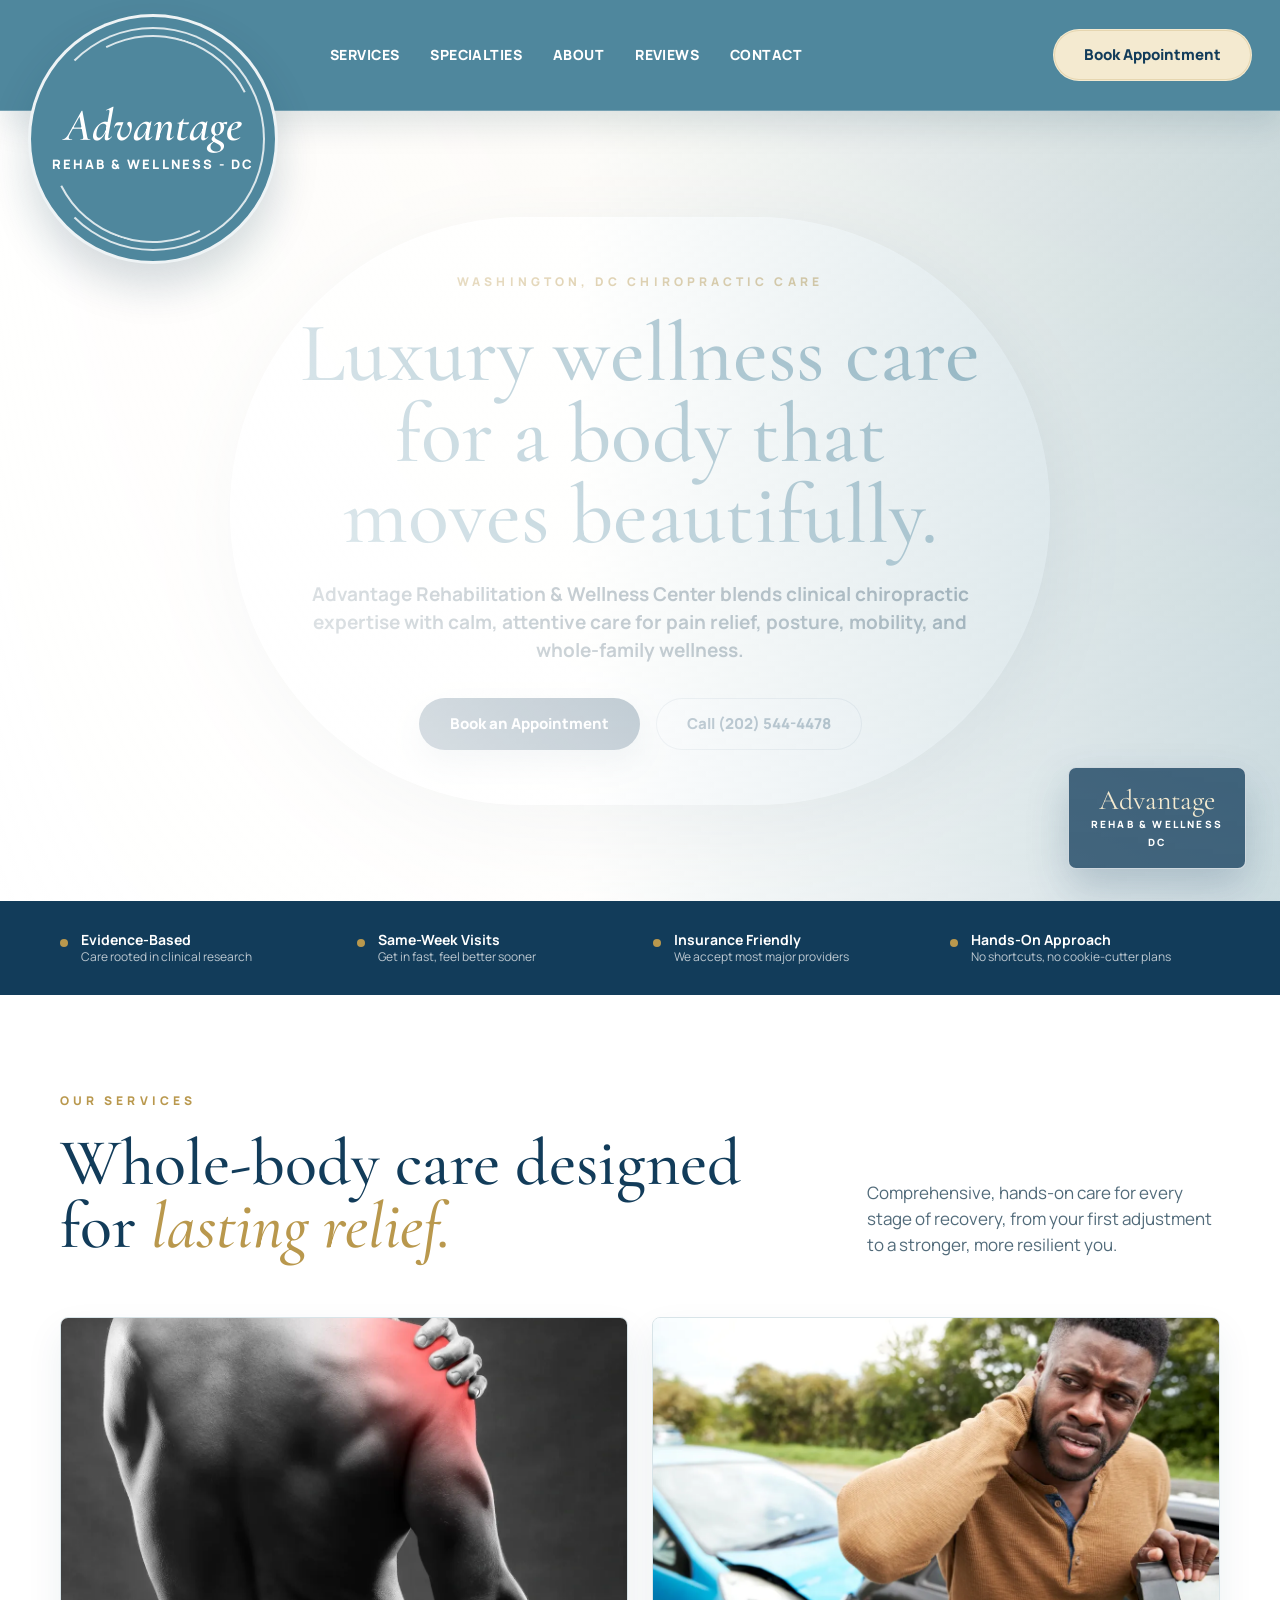
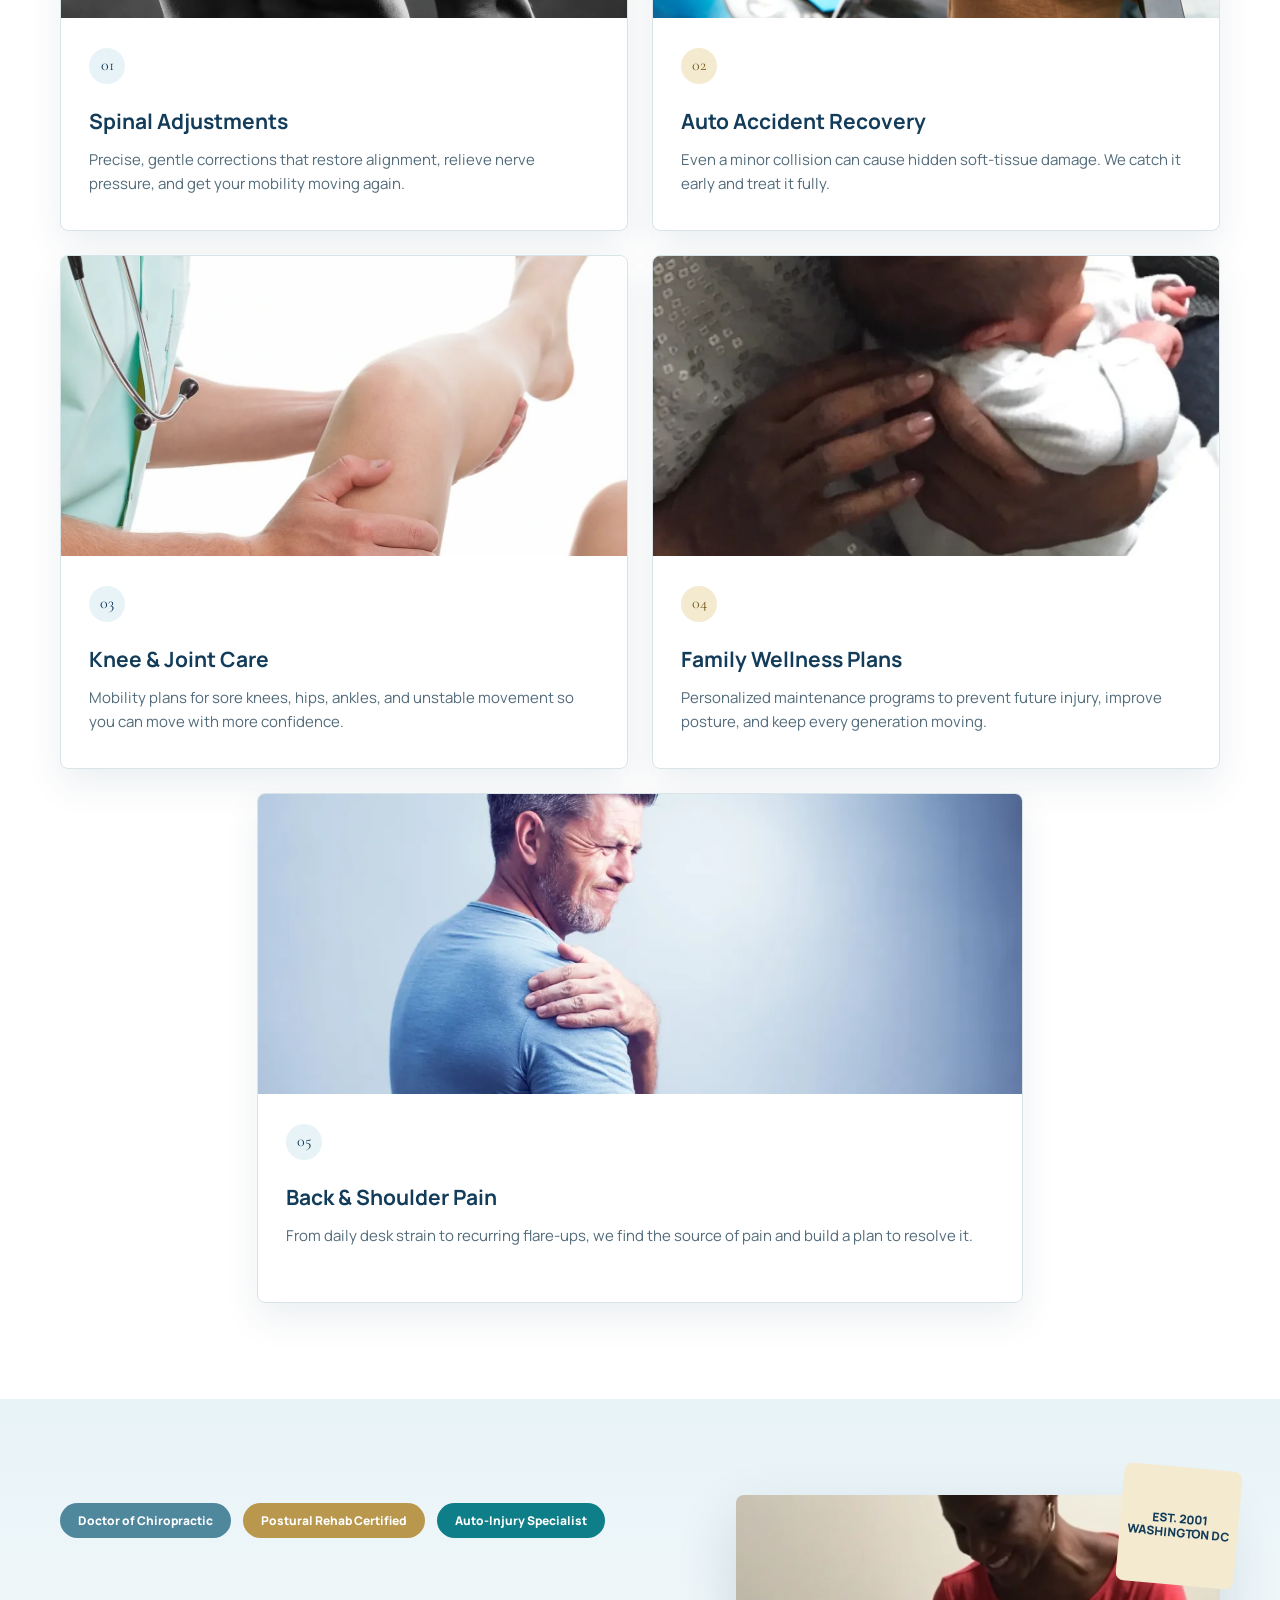
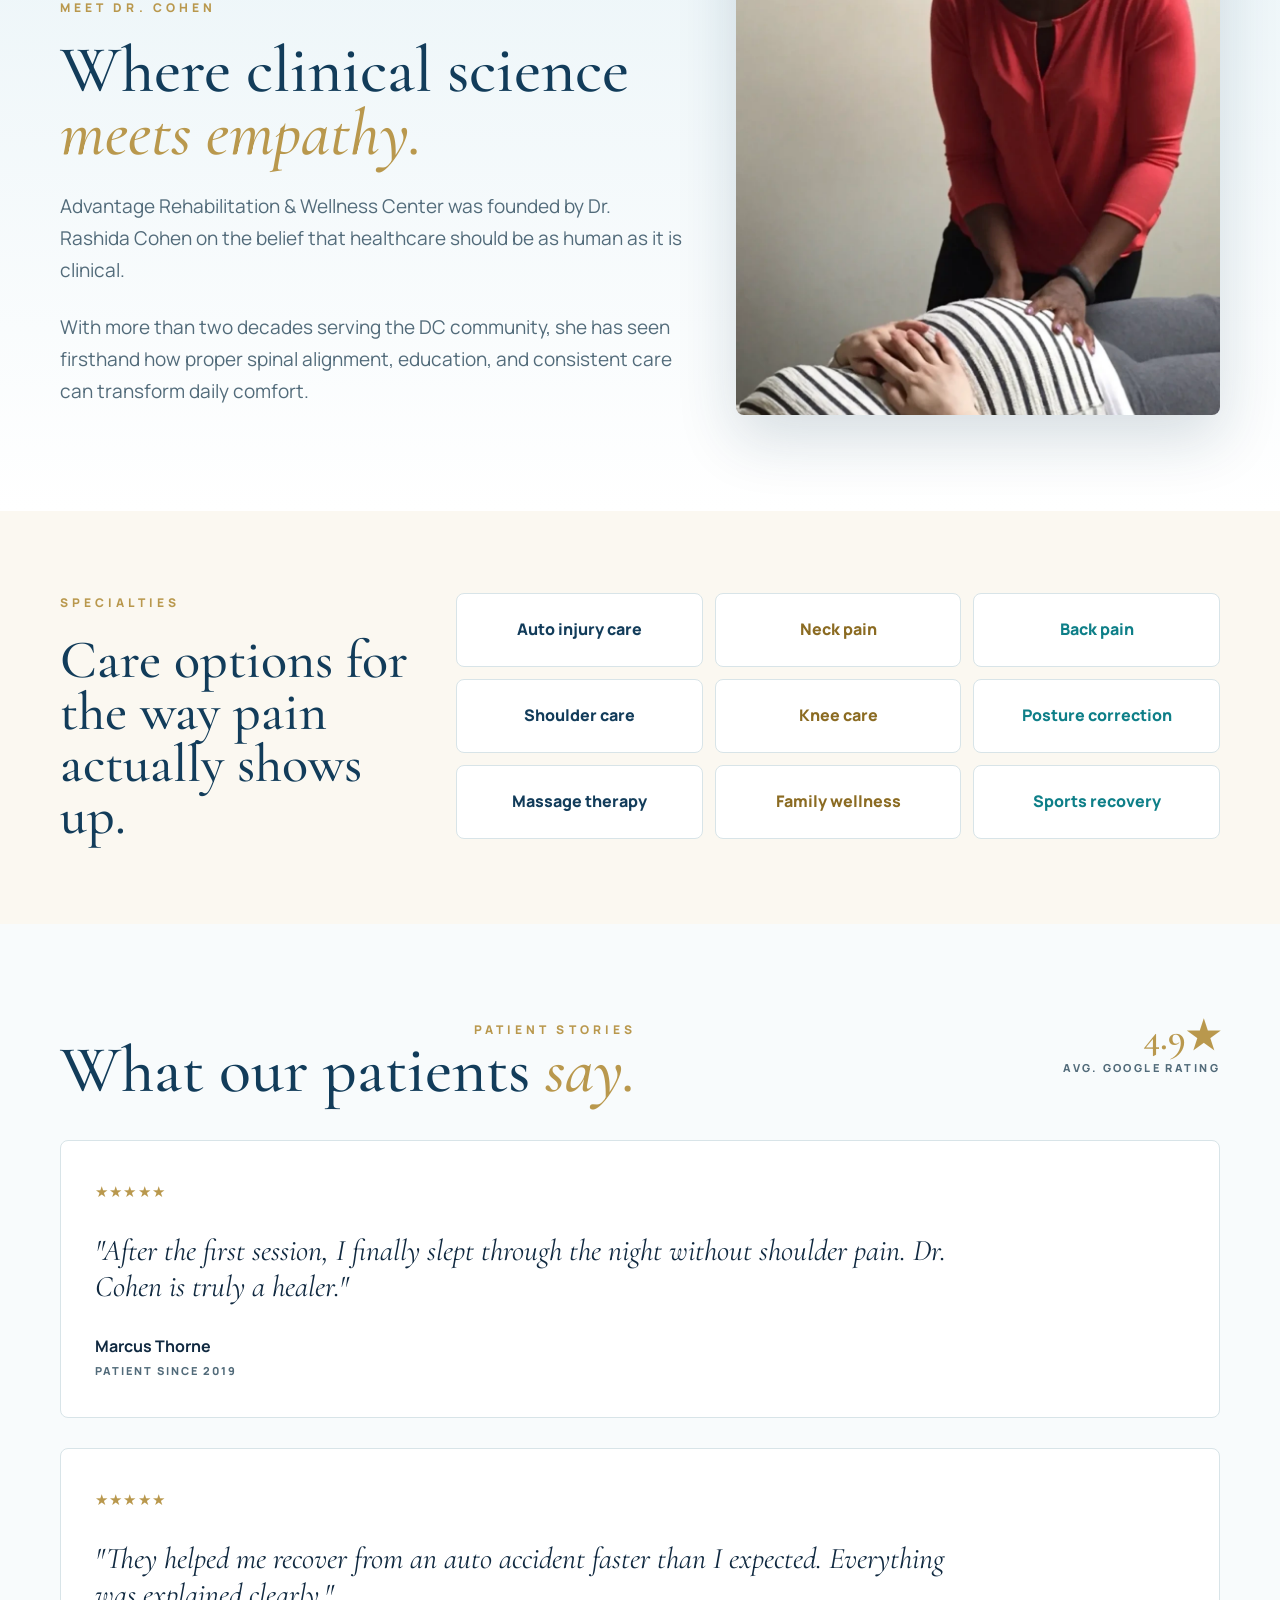
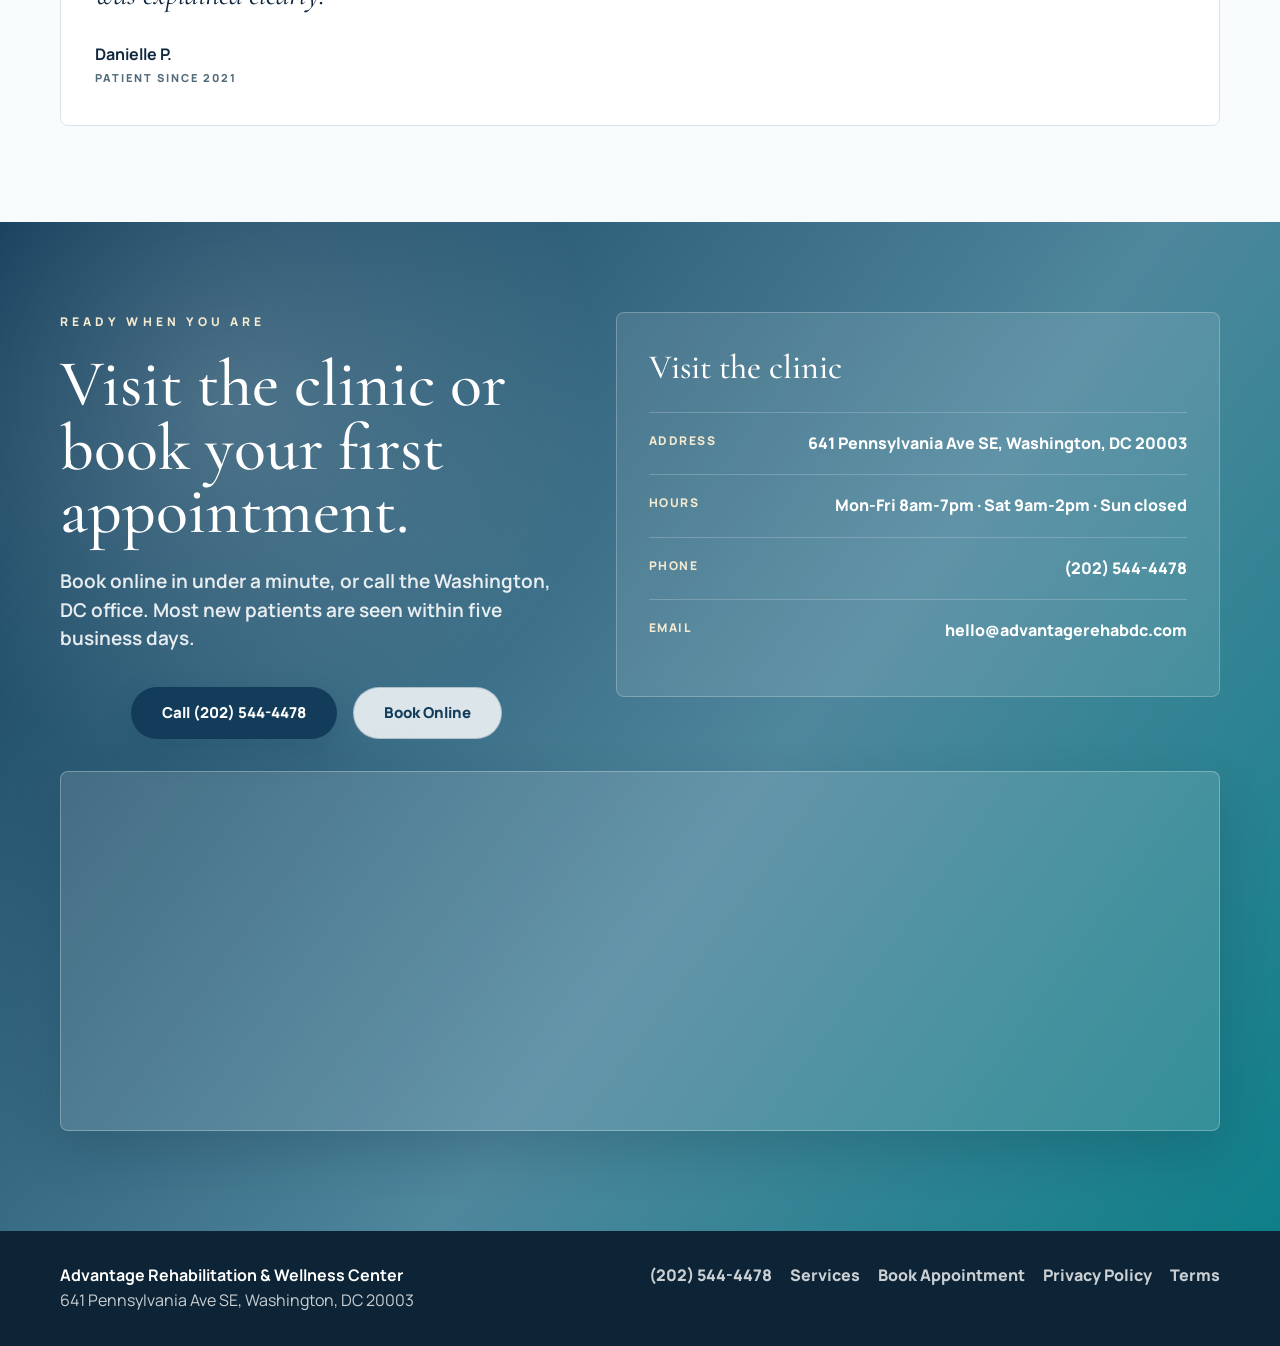
==== index.html @ e8b130d2 "Redesign homepage with blue luxury hero" ====
<!DOCTYPE html>
<html lang="en">
<head>
  <meta charset="UTF-8">
  <meta name="viewport" content="width=device-width, initial-scale=1.0">
  <title>Advantage Rehabilitation & Wellness Center | Caring Chiropractor DC</title>
  <meta name="description" content="Modern chiropractic care in Washington, DC with Dr. Rashida Cohen. Auto accident recovery, back pain, family wellness, posture, joint care, and same-week appointments.">
  <link rel="preconnect" href="https://fonts.googleapis.com">
  <link rel="preconnect" href="https://fonts.gstatic.com" crossorigin>
  <link href="https://fonts.googleapis.com/css2?family=Cormorant+Garamond:ital,wght@0,500;0,600;1,500;1,600&family=Manrope:wght@400;500;600;700;800&display=swap" rel="stylesheet">
  <link rel="stylesheet" href="css/gradient-cta.css?v=20260702c">
</head>
<body>
  <header class="site-header">
    <nav class="nav-shell" aria-label="Primary navigation">
      <a href="#top" class="brand" aria-label="Advantage Rehabilitation home">
        <span>
          Advantage
          <small>Rehab & Wellness - DC</small>
        </span>
      </a>

      <button class="menu-toggle" id="menuToggle" type="button" aria-label="Open navigation" aria-controls="navLinks" aria-expanded="false">
        <span></span><span></span><span></span>
      </button>

      <ul class="nav-links" id="navLinks">
        <li><a href="#services">Services</a></li>
        <li><a href="#specialties">Specialties</a></li>
        <li><a href="#about">About</a></li>
        <li><a href="#reviews">Reviews</a></li>
        <li><a href="#contact">Contact</a></li>
      </ul>

      <a class="nav-action" href="#contact">Book Appointment</a>
    </nav>
  </header>

  <main id="top">
    <section class="hero">
      <div class="wrap hero-layout">
        <div class="hero-copy">
          <p class="eyebrow">Washington, DC Chiropractic Care</p>
          <h1>Luxury wellness care for a body that moves beautifully.</h1>
          <p>Advantage Rehabilitation & Wellness Center blends clinical chiropractic expertise with calm, attentive care for pain relief, posture, mobility, and whole-family wellness.</p>
          <div class="hero-actions">
            <a href="#contact" class="btn btn-primary">Book an Appointment</a>
            <a href="tel:2025444478" class="btn btn-secondary">Call (202) 544-4478</a>
          </div>
        </div>
        <div class="hero-media" aria-label="Chiropractic care photo slideshow">
          <img src="images/dr-cohen-adjustment.webp" alt="Dr. Rashida Cohen performing a chiropractic adjustment">
          <img src="images/newborn-held.webp" alt="Gentle newborn chiropractic wellness care">
          <img src="images/shoulder-pain-color.webp" alt="Person experiencing shoulder pain">
          <img src="images/auto-accident-neck-pain.webp" alt="Auto accident neck pain recovery">
          <div class="hero-logo-card" aria-hidden="true">
            <span>Advantage</span>
            <strong>Rehab & Wellness</strong>
            <small>DC</small>
          </div>
        </div>
      </div>
    </section>

    <section class="proof">
      <div class="wrap proof-grid" aria-label="Practice highlights">
        <div><i></i><strong>Evidence-Based</strong><span>Care rooted in clinical research</span></div>
        <div><i></i><strong>Same-Week Visits</strong><span>Get in fast, feel better sooner</span></div>
        <div><i></i><strong>Insurance Friendly</strong><span>We accept most major providers</span></div>
        <div><i></i><strong>Hands-On Approach</strong><span>No shortcuts, no cookie-cutter plans</span></div>
      </div>
    </section>

    <section class="section services" id="services">
      <div class="wrap">
        <div class="section-heading split">
          <div>
            <p class="eyebrow">Our Services</p>
            <h2>Whole-body care designed for <em>lasting relief.</em></h2>
          </div>
          <p>Comprehensive, hands-on care for every stage of recovery, from your first adjustment to a stronger, more resilient you.</p>
        </div>

        <div class="service-grid">
          <article class="service-card">
            <img src="images/shoulder-pain-bw.webp" alt="Highlighted shoulder pain and upper back discomfort">
            <div>
              <span>01</span>
              <h3>Spinal Adjustments</h3>
              <p>Precise, gentle corrections that restore alignment, relieve nerve pressure, and get your mobility moving again.</p>
            </div>
          </article>
          <article class="service-card">
            <img src="images/auto-accident-neck-pain.webp" alt="Auto accident neck pain">
            <div>
              <span>02</span>
              <h3>Auto Accident Recovery</h3>
              <p>Even a minor collision can cause hidden soft-tissue damage. We catch it early and treat it fully.</p>
            </div>
          </article>
          <article class="service-card">
            <img src="images/knee-exam.webp" alt="Knee and joint examination">
            <div>
              <span>03</span>
              <h3>Knee & Joint Care</h3>
              <p>Mobility plans for sore knees, hips, ankles, and unstable movement so you can move with more confidence.</p>
            </div>
          </article>
          <article class="service-card">
            <img src="images/newborn-held.webp" alt="Newborn held gently">
            <div>
              <span>04</span>
              <h3>Family Wellness Plans</h3>
              <p>Personalized maintenance programs to prevent future injury, improve posture, and keep every generation moving.</p>
            </div>
          </article>
          <article class="service-card">
            <img src="images/shoulder-pain-color.webp" alt="Person experiencing shoulder pain">
            <div>
              <span>05</span>
              <h3>Back & Shoulder Pain</h3>
              <p>From daily desk strain to recurring flare-ups, we find the source of pain and build a plan to resolve it.</p>
            </div>
          </article>
        </div>
      </div>
    </section>

    <section class="section about" id="about">
      <div class="wrap about-layout">
        <div class="about-copy">
          <div class="credential-row">
            <span>Doctor of Chiropractic</span>
            <span>Postural Rehab Certified</span>
            <span>Auto-Injury Specialist</span>
          </div>
          <p class="eyebrow">Meet Dr. Cohen</p>
          <h2>Where clinical science <em>meets empathy.</em></h2>
          <p>Advantage Rehabilitation & Wellness Center was founded by Dr. Rashida Cohen on the belief that healthcare should be as human as it is clinical.</p>
          <p>With more than two decades serving the DC community, she has seen firsthand how proper spinal alignment, education, and consistent care can transform daily comfort.</p>
        </div>
        <div class="about-image">
          <img src="images/dr-cohen-adjustment.webp" alt="Dr. Rashida Cohen performing a chiropractic adjustment">
          <div>Est. 2001<br>Washington DC</div>
        </div>
      </div>
    </section>

    <section class="specialties" id="specialties">
      <div class="wrap specialty-layout">
        <div>
          <p class="eyebrow">Specialties</p>
          <h2>Care options for the way pain actually shows up.</h2>
        </div>
        <div class="specialty-list">
          <span>Auto injury care</span>
          <span>Neck pain</span>
          <span>Back pain</span>
          <span>Shoulder care</span>
          <span>Knee care</span>
          <span>Posture correction</span>
          <span>Massage therapy</span>
          <span>Family wellness</span>
          <span>Sports recovery</span>
        </div>
      </div>
    </section>

    <section class="section reviews" id="reviews">
      <div class="wrap">
        <div class="review-heading">
          <div>
            <p class="eyebrow">Patient Stories</p>
            <h2>What our patients <em>say.</em></h2>
          </div>
          <p><strong>4.9★</strong><span>Avg. Google Rating</span></p>
        </div>

        <div class="review-grid">
          <article>
            <span>★★★★★</span>
            <p>"After the first session, I finally slept through the night without shoulder pain. Dr. Cohen is truly a healer."</p>
            <strong>Marcus Thorne</strong>
            <small>Patient since 2019</small>
          </article>
          <article>
            <span>★★★★★</span>
            <p>"They helped me recover from an auto accident faster than I expected. Everything was explained clearly."</p>
            <strong>Danielle P.</strong>
            <small>Patient since 2021</small>
          </article>
        </div>
      </div>
    </section>

    <section class="contact" id="contact">
      <div class="wrap">
        <div class="contact-card">
          <div>
            <p class="eyebrow">Ready when you are</p>
            <h2>Visit the clinic or book your first appointment.</h2>
            <p>Book online in under a minute, or call the Washington, DC office. Most new patients are seen within five business days.</p>
            <div class="contact-actions">
              <a href="tel:2025444478" class="btn btn-primary">Call (202) 544-4478</a>
              <a href="#contact" class="btn btn-secondary">Book Online</a>
            </div>
          </div>
          <div class="clinic-card">
            <h3>Visit the clinic</h3>
            <dl>
              <div><dt>Address</dt><dd>641 Pennsylvania Ave SE, Washington, DC 20003</dd></div>
              <div><dt>Hours</dt><dd>Mon-Fri 8am-7pm · Sat 9am-2pm · Sun closed</dd></div>
              <div><dt>Phone</dt><dd>(202) 544-4478</dd></div>
              <div><dt>Email</dt><dd>hello@advantagerehabdc.com</dd></div>
            </dl>
          </div>
        </div>
        <div class="map-panel" aria-label="Map to Advantage Rehabilitation & Wellness Center">
          <iframe
            title="Map to Advantage Rehabilitation & Wellness Center"
            src="https://www.google.com/maps?q=641%20Pennsylvania%20Ave%20SE%2C%20Washington%2C%20DC%2020003&output=embed"
            loading="lazy"
            referrerpolicy="no-referrer-when-downgrade"></iframe>
        </div>
      </div>
    </section>
  </main>

  <footer class="site-footer">
    <div class="wrap footer-inner">
      <p><strong>Advantage Rehabilitation & Wellness Center</strong><br>641 Pennsylvania Ave SE, Washington, DC 20003</p>
      <div>
        <a href="tel:2025444478">(202) 544-4478</a>
        <a href="#services">Services</a>
        <a href="#contact">Book Appointment</a>
        <a href="privacy.html">Privacy Policy</a>
        <a href="terms.html">Terms</a>
      </div>
    </div>
  </footer>

  <script src="js/main.js"></script>
</body>
</html>
---- css/gradient-cta.css ----
:root {
  --ink: #102940;
  --body: #526b7a;
  --blue: #4f879d;
  --blue-deep: #123c5a;
  --blue-soft: #e8f3f7;
  --teal: #0e7f88;
  --gold: #b9984d;
  --gold-soft: #f4ead0;
  --cream: #fbf8f1;
  --paper: #ffffff;
  --line: #d8e4e8;
  --shadow: 0 24px 60px rgba(20, 56, 78, 0.16);
}

* {
  box-sizing: border-box;
}

html {
  scroll-behavior: smooth;
}

body {
  margin: 0;
  color: var(--ink);
  background: var(--paper);
  font-family: "Manrope", Arial, sans-serif;
  line-height: 1.6;
}

button,
input,
select {
  font: inherit;
}

img {
  display: block;
  max-width: 100%;
}

a {
  color: inherit;
  text-decoration: none;
}

.wrap {
  width: min(1160px, calc(100% - 40px));
  margin: 0 auto;
}

.site-header {
  position: sticky;
  top: 0;
  z-index: 50;
  background: var(--blue);
  border-bottom: 1px solid rgba(255, 255, 255, 0.22);
  box-shadow: 0 14px 30px rgba(12, 48, 70, 0.12);
}

.nav-shell {
  position: relative;
  min-height: 110px;
  display: flex;
  align-items: center;
  gap: 30px;
  padding: 0 28px 0 330px;
}

.brand {
  position: absolute;
  left: 28px;
  top: 14px;
  z-index: 2;
  width: 250px;
  height: 250px;
  display: grid;
  place-items: center;
  border: 3px solid rgba(255, 255, 255, 0.9);
  border-radius: 50%;
  color: var(--paper);
  background: var(--blue);
  box-shadow: 0 22px 42px rgba(14, 54, 76, 0.18);
  font-family: "Cormorant Garamond", Georgia, serif;
  font-size: 46px;
  font-style: italic;
  font-weight: 600;
  line-height: 0.86;
  text-align: center;
}

.brand::before,
.brand::after {
  content: "";
  position: absolute;
  inset: 10px;
  border: 2px solid rgba(255, 255, 255, 0.8);
  border-left-color: transparent;
  border-radius: 50%;
}

.brand::after {
  inset: 18px;
  border-right-color: transparent;
  transform: rotate(18deg);
}

.brand small {
  display: block;
  margin-top: 12px;
  color: var(--paper);
  font-family: "Manrope", Arial, sans-serif;
  font-size: 13px;
  font-style: normal;
  font-weight: 800;
  letter-spacing: 0.16em;
  line-height: 1.15;
  text-transform: uppercase;
}

.nav-links {
  display: flex;
  gap: 31px;
  margin: 0;
  padding: 0;
  list-style: none;
  color: var(--paper);
  font-size: 14px;
  font-weight: 800;
  letter-spacing: 0.03em;
  text-transform: uppercase;
}

.nav-links a {
  padding: 42px 0;
}

.nav-links a:hover {
  color: var(--gold-soft);
}

.btn,
.nav-action {
  display: inline-flex;
  align-items: center;
  justify-content: center;
  min-height: 52px;
  padding: 0 30px;
  border-radius: 999px;
  border: 1px solid transparent;
  font-size: 15px;
  font-weight: 900;
}

.nav-action {
  margin-left: auto;
  color: var(--blue-deep);
  background: var(--gold-soft);
  box-shadow: inset 0 0 0 1px rgba(185, 152, 77, 0.24);
}

.btn-primary {
  color: var(--paper);
  background: var(--blue-deep);
  box-shadow: 0 14px 30px rgba(18, 60, 90, 0.22);
}

.btn-secondary {
  color: var(--blue-deep);
  border-color: rgba(18, 60, 90, 0.22);
  background: rgba(255, 255, 255, 0.82);
}

.menu-toggle {
  display: none;
  width: 46px;
  height: 46px;
  border: 0;
  border-radius: 50%;
  background: var(--blue-deep);
}

.menu-toggle span {
  display: block;
  width: 19px;
  height: 2px;
  margin: 4px auto;
  background: var(--paper);
}

.hero {
  position: relative;
  overflow: hidden;
  min-height: calc(100vh - 110px);
  display: grid;
  align-items: center;
  color: var(--blue-deep);
  background: var(--cream);
}

.hero-layout {
  position: relative;
  z-index: 2;
  width: 100%;
  min-height: calc(100vh - 110px);
  display: grid;
  place-items: center;
  padding: 96px 0 86px;
}

.hero-copy {
  max-width: 820px;
  padding: 54px clamp(24px, 5vw, 74px);
  border: 1px solid rgba(255, 255, 255, 0.72);
  border-radius: 999px;
  background: rgba(255, 255, 255, 0.76);
  box-shadow: 0 28px 70px rgba(20, 56, 78, 0.18);
  text-align: center;
  backdrop-filter: blur(5px);
}

.hero-media {
  position: absolute;
  inset: 0;
  z-index: 1;
  overflow: hidden;
}

.hero-media::after {
  content: "";
  position: absolute;
  inset: 0;
  background:
    linear-gradient(90deg, rgba(255, 255, 255, 0.88), rgba(255, 255, 255, 0.44) 45%, rgba(79, 135, 157, 0.28)),
    linear-gradient(180deg, rgba(255, 255, 255, 0.16), rgba(255, 255, 255, 0.72));
}

.hero-media img {
  position: absolute;
  inset: 0;
  width: 100%;
  height: 100%;
  object-fit: cover;
  object-position: center;
  opacity: 0;
  transform: scale(1.08);
  animation: heroFade 24s infinite;
}

.hero-media img:nth-child(2) {
  animation-delay: 6s;
}

.hero-media img:nth-child(3) {
  animation-delay: 12s;
}

.hero-media img:nth-child(4) {
  animation-delay: 18s;
}

.hero-logo-card {
  position: absolute;
  right: 34px;
  bottom: 32px;
  z-index: 3;
  display: grid;
  gap: 2px;
  padding: 18px 22px;
  border: 1px solid rgba(255, 255, 255, 0.74);
  border-radius: 8px;
  color: var(--paper);
  background: rgba(18, 60, 90, 0.76);
  box-shadow: 0 18px 42px rgba(18, 60, 90, 0.22);
  text-align: center;
}

.hero-logo-card span {
  color: var(--gold-soft);
  font-family: "Cormorant Garamond", Georgia, serif;
  font-size: 28px;
  line-height: 1;
}

.hero-logo-card strong,
.hero-logo-card small {
  font-size: 10px;
  font-weight: 900;
  letter-spacing: 0.22em;
  text-transform: uppercase;
}

@keyframes heroFade {
  0%,
  100% {
    opacity: 0;
    transform: scale(1.08);
  }

  5%,
  28% {
    opacity: 1;
  }

  35% {
    opacity: 0;
    transform: scale(1);
  }
}

.eyebrow {
  margin: 0 0 22px;
  color: var(--gold);
  font-size: 12px;
  font-weight: 900;
  letter-spacing: 0.34em;
  text-transform: uppercase;
}

h1,
h2,
h3 {
  margin: 0;
}

h1,
h2 {
  font-family: "Cormorant Garamond", Georgia, serif;
  font-weight: 500;
  line-height: 0.96;
  letter-spacing: 0;
}

h1 {
  color: var(--blue);
  font-size: clamp(52px, 6.6vw, 88px);
}

h2 {
  color: var(--blue-deep);
  font-size: clamp(42px, 5.7vw, 66px);
}

h1 em,
h2 em {
  color: var(--gold);
  font-style: italic;
  font-weight: 500;
}

h3 {
  color: var(--blue-deep);
  font-size: 21px;
  line-height: 1.25;
}

.hero-copy p:not(.eyebrow) {
  max-width: 660px;
  margin: 24px auto 0;
  color: #334f60;
  font-size: 19px;
  font-weight: 700;
  line-height: 1.48;
}

.hero-actions,
.contact-actions {
  display: flex;
  flex-wrap: wrap;
  justify-content: center;
  gap: 16px;
  margin-top: 34px;
}

.proof {
  padding: 30px 0;
  background: var(--blue-deep);
}

.proof-grid {
  display: grid;
  grid-template-columns: repeat(4, 1fr);
  gap: 26px;
}

.proof-grid div {
  display: grid;
  grid-template-columns: 9px 1fr;
  column-gap: 12px;
  align-items: start;
  color: var(--paper);
}

.proof-grid i {
  width: 8px;
  height: 8px;
  margin-top: 8px;
  border-radius: 50%;
  background: var(--gold);
}

.proof-grid strong {
  display: block;
  font-size: 14px;
  line-height: 1.25;
}

.proof-grid span {
  grid-column: 2;
  color: rgba(255, 255, 255, 0.72);
  font-size: 12px;
  line-height: 1.35;
}

.section {
  padding: 96px 0;
}

.split {
  display: grid;
  grid-template-columns: minmax(0, 0.82fr) minmax(260px, 0.38fr);
  gap: 44px;
  align-items: end;
  margin-bottom: 58px;
}

.section-heading > p {
  margin: 0;
  color: var(--body);
  font-size: 17px;
  line-height: 1.55;
}

.service-grid {
  display: grid;
  grid-template-columns: repeat(6, 1fr);
  gap: 24px;
}

.service-card {
  grid-column: span 3;
  overflow: hidden;
  display: flex;
  flex-direction: column;
  min-height: 510px;
  border: 1px solid var(--line);
  border-radius: 8px;
  background: var(--paper);
  box-shadow: 0 16px 36px rgba(18, 60, 90, 0.08);
}

.service-card img {
  width: 100%;
  height: 300px;
  object-fit: cover;
}

.service-card div {
  padding: 30px 28px 34px;
}

.service-card span {
  display: inline-grid;
  place-items: center;
  width: 36px;
  height: 36px;
  margin-bottom: 24px;
  border-radius: 50%;
  color: var(--blue-deep);
  background: var(--blue-soft);
  font-family: "Cormorant Garamond", Georgia, serif;
  font-size: 16px;
}

.service-card:nth-child(2n) span {
  color: #765d24;
  background: var(--gold-soft);
}

.service-card:nth-child(5) {
  grid-column: 2 / span 4;
}

.service-card p {
  margin: 14px 0 0;
  color: var(--body);
  font-size: 15px;
}

.about {
  background: linear-gradient(180deg, var(--blue-soft), var(--paper));
}

.about-layout {
  display: grid;
  grid-template-columns: minmax(0, 0.9fr) minmax(360px, 0.7fr);
  gap: 54px;
  align-items: center;
}

.credential-row {
  display: flex;
  flex-wrap: wrap;
  gap: 12px;
  margin-bottom: 60px;
}

.credential-row span {
  padding: 8px 18px;
  border-radius: 999px;
  color: var(--paper);
  background: var(--blue);
  font-size: 12px;
  font-weight: 900;
}

.credential-row span:nth-child(2) {
  background: var(--gold);
}

.credential-row span:nth-child(3) {
  background: var(--teal);
}

.about-copy p:not(.eyebrow) {
  max-width: 830px;
  margin: 24px 0 0;
  color: var(--body);
  font-size: 19px;
  line-height: 1.7;
}

.about-image {
  position: relative;
}

.about-image img {
  width: 100%;
  height: 520px;
  border-radius: 8px;
  object-fit: cover;
  object-position: center 33%;
  box-shadow: var(--shadow);
}

.about-image div {
  position: absolute;
  top: -28px;
  right: -18px;
  width: 118px;
  height: 118px;
  display: grid;
  place-items: center;
  border-radius: 8px;
  color: var(--blue-deep);
  background: var(--gold-soft);
  font-size: 12px;
  font-weight: 900;
  line-height: 1.15;
  text-align: center;
  text-transform: uppercase;
  transform: rotate(5deg);
}

.specialties {
  padding: 82px 0;
  background: var(--cream);
}

.specialty-layout {
  display: grid;
  grid-template-columns: minmax(280px, 0.48fr) 1fr;
  gap: 30px;
  align-items: start;
}

.specialty-layout h2 {
  font-size: clamp(36px, 4.6vw, 54px);
}

.specialty-list {
  display: grid;
  grid-template-columns: repeat(3, 1fr);
  gap: 12px;
}

.specialty-list span {
  display: grid;
  place-items: center;
  min-height: 74px;
  padding: 17px;
  border: 1px solid var(--line);
  border-radius: 8px;
  background: var(--paper);
  color: var(--blue-deep);
  font-weight: 800;
  text-align: center;
}

.specialty-list span:nth-child(3n+2) {
  color: #8b6b22;
}

.specialty-list span:nth-child(3n) {
  color: var(--teal);
}

.reviews {
  background: #f8fbfc;
}

.review-heading {
  display: flex;
  justify-content: space-between;
  gap: 32px;
  align-items: start;
  margin-bottom: 38px;
}

.review-heading p {
  margin: 0;
  text-align: right;
  text-transform: uppercase;
}

.review-heading strong {
  display: block;
  color: var(--gold);
  font-family: "Cormorant Garamond", Georgia, serif;
  font-size: 38px;
  font-weight: 600;
  line-height: 0.9;
}

.review-heading span {
  color: var(--body);
  font-size: 11px;
  font-weight: 900;
  letter-spacing: 0.22em;
}

.review-grid {
  display: grid;
  gap: 30px;
}

.review-grid article {
  padding: 38px 34px;
  border: 1px solid var(--line);
  border-radius: 8px;
  background: var(--paper);
}

.review-grid span {
  color: var(--gold);
  font-size: 15px;
  letter-spacing: 0.08em;
}

.review-grid p {
  margin: 28px 0;
  max-width: 870px;
  font-family: "Cormorant Garamond", Georgia, serif;
  font-size: 30px;
  font-style: italic;
  line-height: 1.22;
}

.review-grid strong,
.review-grid small {
  display: block;
}

.review-grid small {
  margin-top: 2px;
  color: var(--body);
  font-size: 11px;
  font-weight: 800;
  letter-spacing: 0.18em;
  text-transform: uppercase;
}

.contact {
  padding: 90px 0 100px;
  color: var(--paper);
  background:
    radial-gradient(circle at 18% 18%, rgba(255, 255, 255, 0.18), transparent 28%),
    linear-gradient(126deg, var(--blue-deep), var(--blue) 58%, var(--teal));
}

.contact-card {
  display: grid;
  grid-template-columns: minmax(0, 0.78fr) minmax(360px, 0.92fr);
  gap: 44px;
  align-items: start;
}

.contact-card h2 {
  color: var(--paper);
}

.contact-card p:not(.eyebrow) {
  max-width: 640px;
  margin: 24px 0 0;
  color: rgba(255, 255, 255, 0.88);
  font-size: 19px;
  font-weight: 650;
  line-height: 1.5;
}

.contact .eyebrow {
  color: var(--gold-soft);
}

.clinic-card {
  padding: 34px 32px;
  border: 1px solid rgba(255, 255, 255, 0.24);
  border-radius: 8px;
  background: rgba(255, 255, 255, 0.1);
  backdrop-filter: blur(4px);
}

.clinic-card h3 {
  margin-bottom: 22px;
  color: var(--paper);
  font-family: "Cormorant Garamond", Georgia, serif;
  font-size: 34px;
  font-weight: 500;
}

.clinic-card dl {
  margin: 0;
}

.clinic-card div {
  display: grid;
  grid-template-columns: 126px minmax(0, 1fr);
  gap: 22px;
  padding: 18px 0;
  border-top: 1px solid rgba(255, 255, 255, 0.2);
}

.clinic-card dt,
.clinic-card dd {
  margin: 0;
}

.clinic-card dt {
  color: var(--gold-soft);
  font-size: 12px;
  font-weight: 900;
  letter-spacing: 0.12em;
  text-transform: uppercase;
}

.clinic-card dd {
  min-width: 0;
  font-weight: 800;
  text-align: right;
  overflow-wrap: anywhere;
}

.map-panel {
  overflow: hidden;
  height: 360px;
  margin-top: 32px;
  border: 1px solid rgba(255, 255, 255, 0.28);
  border-radius: 8px;
  background: rgba(255, 255, 255, 0.12);
  box-shadow: 0 20px 50px rgba(10, 38, 58, 0.2);
}

.map-panel iframe {
  width: 100%;
  height: 100%;
  border: 0;
  filter: saturate(0.82) contrast(1.05);
}

.site-footer {
  padding: 32px 0;
  color: rgba(255, 255, 255, 0.78);
  background: #0c2435;
}

.footer-inner {
  display: flex;
  justify-content: space-between;
  gap: 24px;
}

.footer-inner p {
  margin: 0;
}

.footer-inner strong {
  color: var(--paper);
}

.footer-inner div {
  display: flex;
  flex-wrap: wrap;
  gap: 18px;
  font-weight: 800;
}

.legal-shell {
  background: var(--paper);
}

.legal-page {
  padding: 72px min(7vw, 70px);
  background: linear-gradient(180deg, var(--blue-soft) 0%, var(--paper) 34%);
}

.legal-page h1 {
  max-width: 820px;
  color: var(--blue-deep);
  font-size: clamp(48px, 7vw, 78px);
}

.legal-page .updated {
  margin: 14px 0 34px;
  color: var(--body);
  font-weight: 800;
}

.legal-page section {
  max-width: 900px;
  margin-top: 30px;
  padding-top: 24px;
  border-top: 1px solid var(--line);
}

.legal-page section:first-of-type {
  border-top: 0;
}

.legal-page h2 {
  margin-bottom: 10px;
  font-family: "Manrope", Arial, sans-serif;
  font-size: 22px;
  font-weight: 900;
  line-height: 1.2;
}

.legal-page p {
  color: var(--body);
  font-size: 16px;
  font-weight: 650;
}

.legal-page a {
  color: var(--blue);
  font-weight: 900;
}

.legal-links {
  margin-top: 34px;
}

@media (max-width: 1040px) {
  .nav-shell {
    min-height: 82px;
    padding-left: 170px;
  }

  .brand {
    top: 10px;
    width: 140px;
    height: 140px;
    font-size: 30px;
  }

  .brand small {
    font-size: 8px;
  }

  .nav-links {
    gap: 18px;
    font-size: 12px;
  }

  .nav-links a {
    padding: 30px 0;
  }
}

@media (max-width: 960px) {
  .nav-action {
    display: none;
  }

  .menu-toggle {
    display: block;
    margin-left: auto;
  }

  .nav-links {
    position: absolute;
    top: 82px;
    left: 16px;
    right: 16px;
    display: grid;
    gap: 0;
    padding: 12px 18px;
    border: 1px solid var(--line);
    border-radius: 8px;
    color: var(--blue-deep);
    background: var(--paper);
    box-shadow: var(--shadow);
    opacity: 0;
    pointer-events: none;
    transform: translateY(-12px);
    transition: opacity 0.18s ease, transform 0.18s ease;
  }

  .nav-links.open {
    opacity: 1;
    pointer-events: auto;
    transform: translateY(0);
  }

  .nav-links a {
    padding: 14px 0;
  }

  .proof-grid,
  .split,
  .service-grid,
  .about-layout,
  .specialty-layout,
  .contact-card {
    grid-template-columns: 1fr;
  }

  .proof-grid {
    grid-template-columns: repeat(2, 1fr);
  }

  .service-card,
  .service-card:nth-child(5) {
    grid-column: auto;
  }
}

@media (max-width: 640px) {
  .wrap {
    width: min(100% - 24px, 1120px);
  }

  .nav-shell {
    min-height: 72px;
    padding: 0 12px 0 100px;
  }

  .brand {
    left: 12px;
    top: 8px;
    width: 82px;
    height: 82px;
    border-width: 2px;
    font-size: 20px;
  }

  .brand::before,
  .brand::after {
    display: none;
  }

  .brand small {
    margin-top: 6px;
    font-size: 6px;
    letter-spacing: 0.12em;
  }

  .legal-page {
    padding: 48px 22px;
  }

  .hero,
  .hero-layout {
    min-height: calc(100vh - 72px);
  }

  .hero-layout {
    padding: 72px 0 54px;
  }

  .hero-copy {
    border-radius: 8px;
    padding: 34px 22px;
  }

  .hero-logo-card {
    display: none;
  }

  .eyebrow {
    letter-spacing: 0.18em;
    font-size: 10px;
  }

  h1 {
    font-size: clamp(44px, 13.4vw, 62px);
  }

  h2 {
    font-size: clamp(38px, 12vw, 56px);
  }

  .hero-copy p:not(.eyebrow) {
    font-size: 17px;
  }

  .proof-grid,
  .specialty-list,
  .review-heading {
    grid-template-columns: 1fr;
  }

  .proof-grid {
    gap: 20px;
  }

  .service-card {
    min-height: 0;
  }

  .service-card img {
    height: 230px;
  }

  .about-image img {
    height: 420px;
  }

  .about-image div {
    right: 10px;
  }

  .review-heading {
    display: grid;
  }

  .review-heading p {
    text-align: left;
  }

  .review-grid p {
    font-size: 25px;
  }

  .clinic-card div {
    grid-template-columns: 1fr;
    gap: 6px;
  }

  .clinic-card dd {
    text-align: left;
  }

  .hero-actions,
  .contact-actions,
  .footer-inner {
    align-items: stretch;
    flex-direction: column;
  }

  .btn {
    width: 100%;
  }

  .map-panel {
    height: 310px;
  }
}
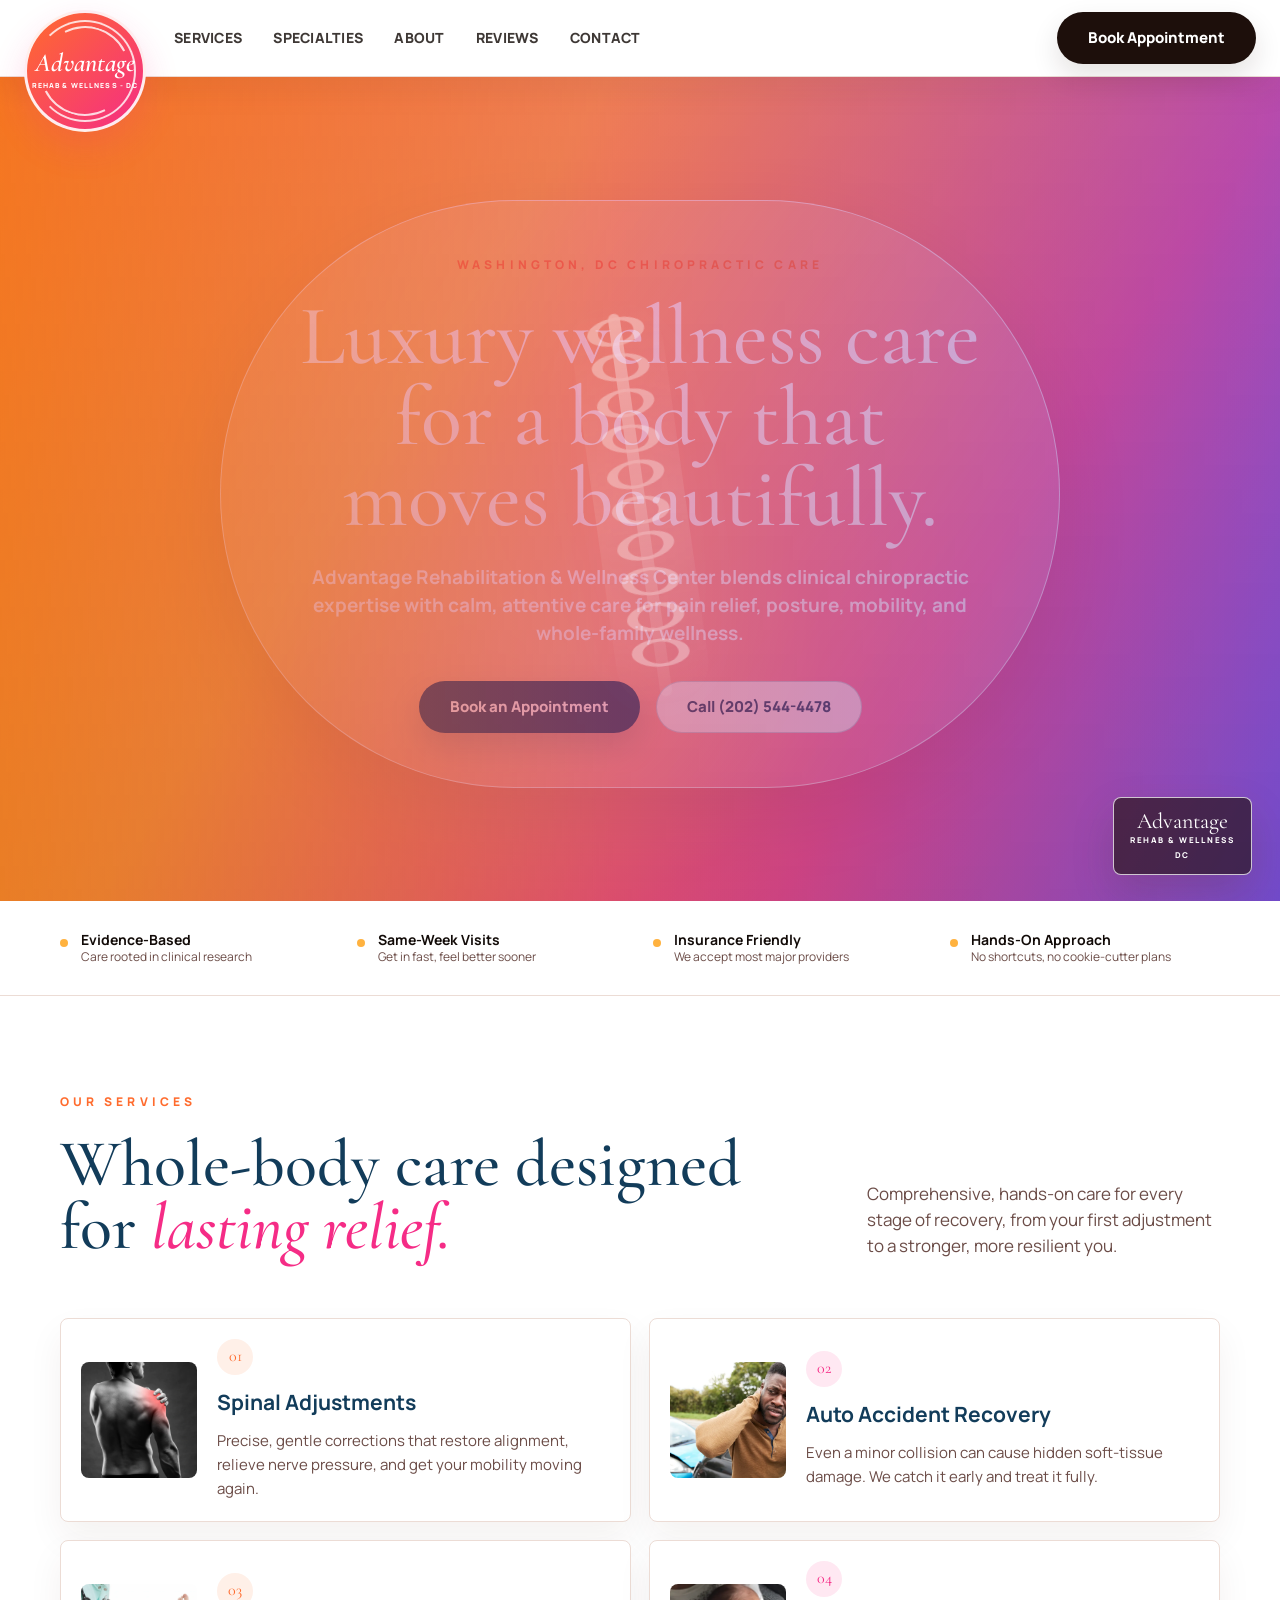
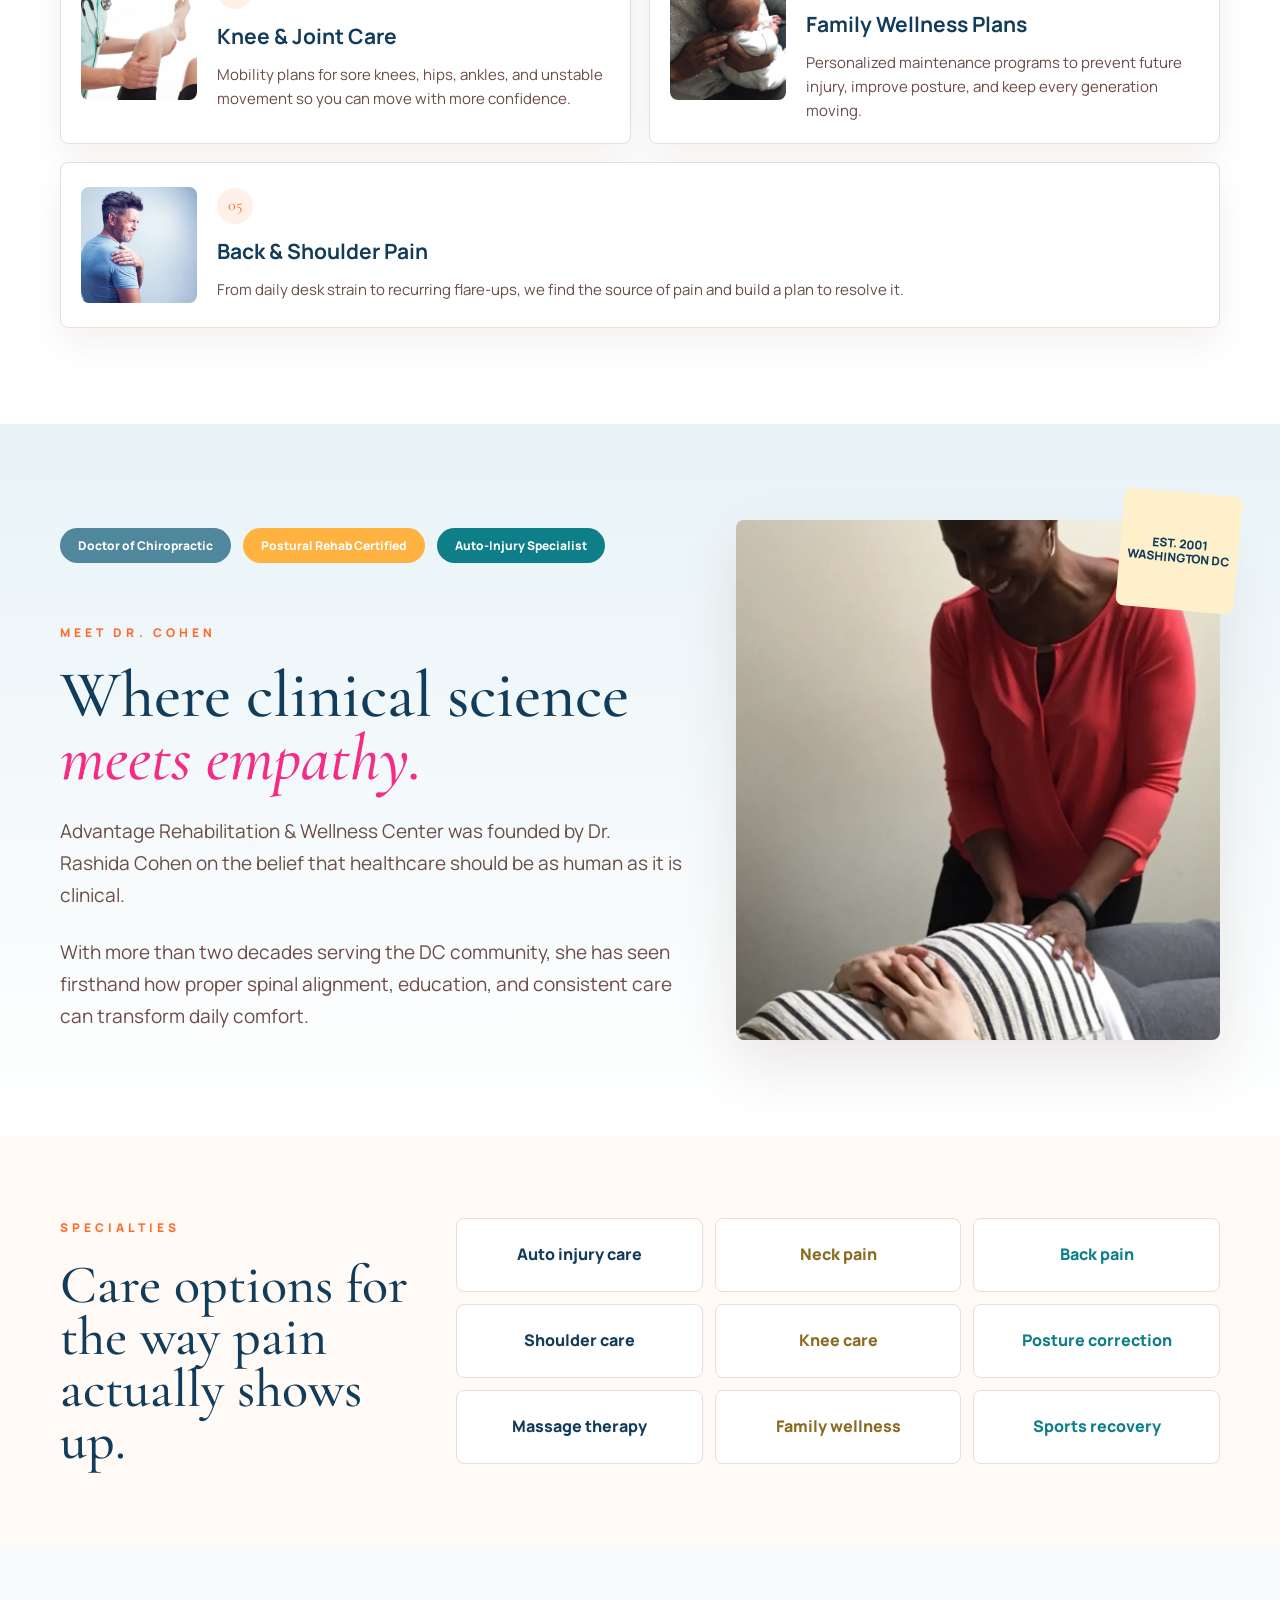
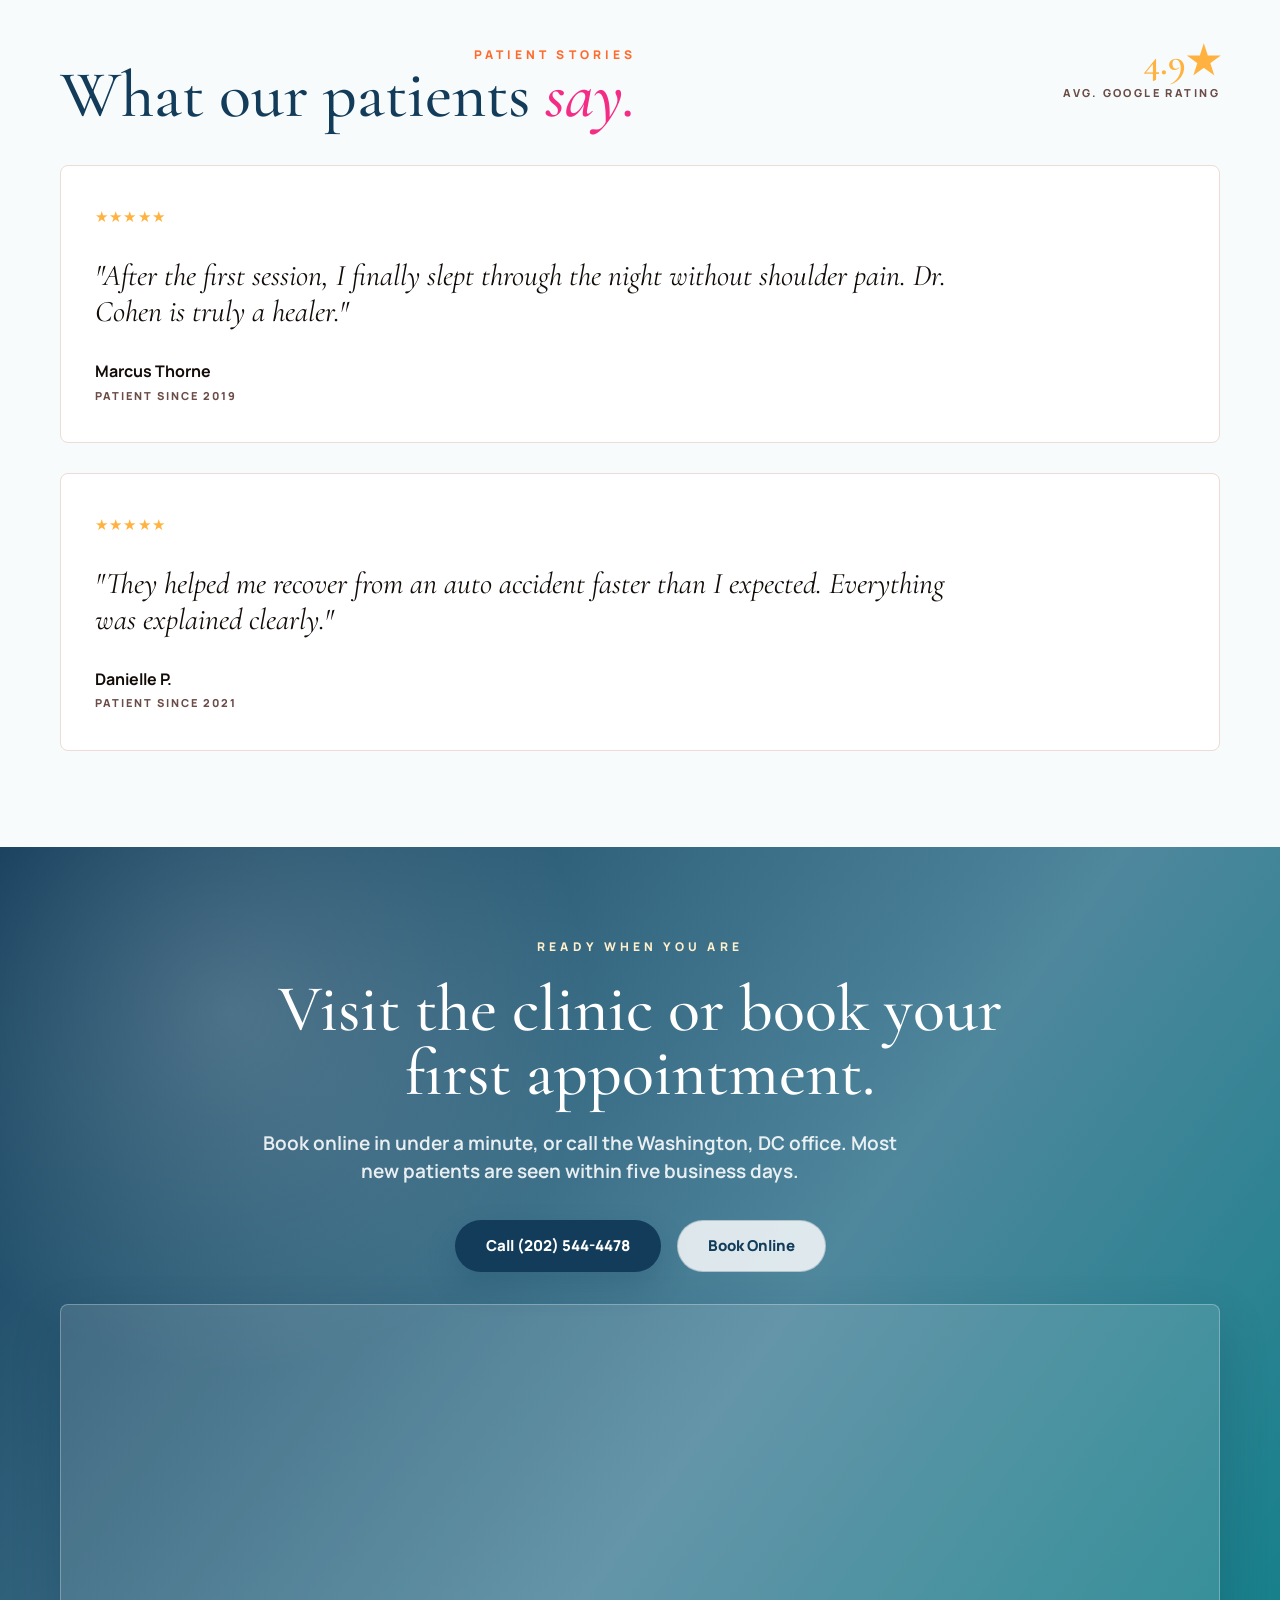
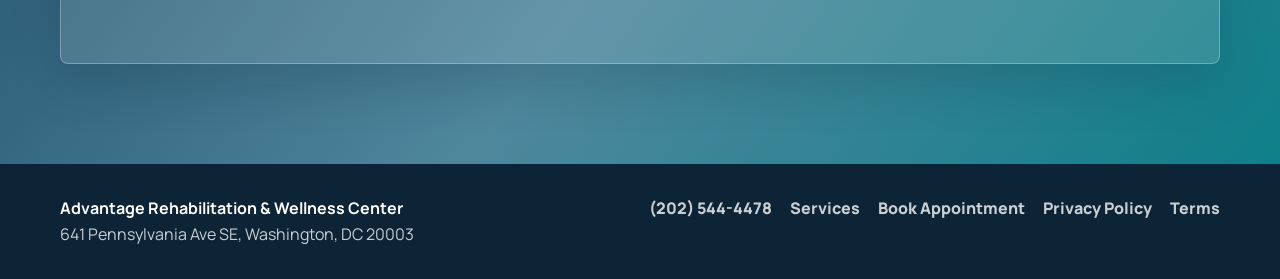
==== commit 522c9d69: "Restore vibrant hero and compact services" ====
--- a/index.html
+++ b/index.html
@@ -8,7 +8,7 @@
   <link rel="preconnect" href="https://fonts.googleapis.com">
   <link rel="preconnect" href="https://fonts.gstatic.com" crossorigin>
   <link href="https://fonts.googleapis.com/css2?family=Cormorant+Garamond:ital,wght@0,500;0,600;1,500;1,600&family=Manrope:wght@400;500;600;700;800&display=swap" rel="stylesheet">
-  <link rel="stylesheet" href="css/gradient-cta.css?v=20260702c">
+  <link rel="stylesheet" href="css/gradient-cta.css?v=20260702d">
 </head>
 <body>
   <header class="site-header">
@@ -53,6 +53,11 @@
           <img src="images/newborn-held.webp" alt="Gentle newborn chiropractic wellness care">
           <img src="images/shoulder-pain-color.webp" alt="Person experiencing shoulder pain">
           <img src="images/auto-accident-neck-pain.webp" alt="Auto accident neck pain recovery">
+          <div class="hero-spine-video" aria-hidden="true">
+            <i></i>
+            <span></span><span></span><span></span><span></span><span></span>
+            <span></span><span></span><span></span><span></span><span></span>
+          </div>
           <div class="hero-logo-card" aria-hidden="true">
             <span>Advantage</span>
             <strong>Rehab & Wellness</strong>
@@ -205,15 +210,6 @@
               <a href="#contact" class="btn btn-secondary">Book Online</a>
             </div>
           </div>
-          <div class="clinic-card">
-            <h3>Visit the clinic</h3>
-            <dl>
-              <div><dt>Address</dt><dd>641 Pennsylvania Ave SE, Washington, DC 20003</dd></div>
-              <div><dt>Hours</dt><dd>Mon-Fri 8am-7pm · Sat 9am-2pm · Sun closed</dd></div>
-              <div><dt>Phone</dt><dd>(202) 544-4478</dd></div>
-              <div><dt>Email</dt><dd>hello@advantagerehabdc.com</dd></div>
-            </dl>
-          </div>
         </div>
         <div class="map-panel" aria-label="Map to Advantage Rehabilitation & Wellness Center">
           <iframe
--- a/css/gradient-cta.css
+++ b/css/gradient-cta.css
@@ -1,16 +1,22 @@
 :root {
-  --ink: #102940;
-  --body: #526b7a;
+  --ink: #120b08;
+  --body: #6b4c47;
   --blue: #4f879d;
   --blue-deep: #123c5a;
   --blue-soft: #e8f3f7;
   --teal: #0e7f88;
-  --gold: #b9984d;
-  --gold-soft: #f4ead0;
-  --cream: #fbf8f1;
+  --gold: #ffb23f;
+  --gold-soft: #fff0cc;
+  --cream: #fffaf6;
+  --orange: #ff6b2d;
+  --tangerine: #ff9f26;
+  --coral: #ff6f60;
+  --pink: #f52c86;
+  --violet: #7157ff;
+  --plum: #8e58dc;
   --paper: #ffffff;
-  --line: #d8e4e8;
-  --shadow: 0 24px 60px rgba(20, 56, 78, 0.16);
+  --line: #ecdcd5;
+  --shadow: 0 24px 60px rgba(83, 44, 31, 0.11);
 }
 
 * {
@@ -54,36 +60,37 @@
   position: sticky;
   top: 0;
   z-index: 50;
-  background: var(--blue);
-  border-bottom: 1px solid rgba(255, 255, 255, 0.22);
-  box-shadow: 0 14px 30px rgba(12, 48, 70, 0.12);
+  background: rgba(255, 255, 255, 0.97);
+  border-bottom: 1px solid var(--line);
+  box-shadow: 0 14px 30px rgba(83, 44, 31, 0.08);
+  backdrop-filter: blur(16px);
 }
 
 .nav-shell {
   position: relative;
-  min-height: 110px;
+  min-height: 76px;
   display: flex;
   align-items: center;
   gap: 30px;
-  padding: 0 28px 0 330px;
+  padding: 0 24px 0 174px;
 }
 
 .brand {
   position: absolute;
-  left: 28px;
-  top: 14px;
+  left: 24px;
+  top: 10px;
   z-index: 2;
-  width: 250px;
-  height: 250px;
+  width: 122px;
+  height: 122px;
   display: grid;
   place-items: center;
   border: 3px solid rgba(255, 255, 255, 0.9);
   border-radius: 50%;
   color: var(--paper);
-  background: var(--blue);
-  box-shadow: 0 22px 42px rgba(14, 54, 76, 0.18);
+  background: linear-gradient(135deg, var(--orange), var(--pink));
+  box-shadow: 0 16px 34px rgba(245, 44, 134, 0.18);
   font-family: "Cormorant Garamond", Georgia, serif;
-  font-size: 46px;
+  font-size: 26px;
   font-style: italic;
   font-weight: 600;
   line-height: 0.86;
@@ -94,24 +101,24 @@
 .brand::after {
   content: "";
   position: absolute;
-  inset: 10px;
+  inset: 7px;
   border: 2px solid rgba(255, 255, 255, 0.8);
   border-left-color: transparent;
   border-radius: 50%;
 }
 
 .brand::after {
-  inset: 18px;
+  inset: 13px;
   border-right-color: transparent;
   transform: rotate(18deg);
 }
 
 .brand small {
   display: block;
-  margin-top: 12px;
+  margin-top: 7px;
   color: var(--paper);
   font-family: "Manrope", Arial, sans-serif;
-  font-size: 13px;
+  font-size: 7px;
   font-style: normal;
   font-weight: 800;
   letter-spacing: 0.16em;
@@ -125,19 +132,19 @@
   margin: 0;
   padding: 0;
   list-style: none;
-  color: var(--paper);
+  color: #3e3835;
   font-size: 14px;
   font-weight: 800;
-  letter-spacing: 0.03em;
+  letter-spacing: 0.02em;
   text-transform: uppercase;
 }
 
 .nav-links a {
-  padding: 42px 0;
+  padding: 26px 0;
 }
 
 .nav-links a:hover {
-  color: var(--gold-soft);
+  color: var(--pink);
 }
 
 .btn,
@@ -155,9 +162,9 @@
 
 .nav-action {
   margin-left: auto;
-  color: var(--blue-deep);
-  background: var(--gold-soft);
-  box-shadow: inset 0 0 0 1px rgba(185, 152, 77, 0.24);
+  color: var(--paper);
+  background: #1d0f0b;
+  box-shadow: 0 12px 28px rgba(29, 15, 11, 0.12);
 }
 
 .btn-primary {
@@ -192,30 +199,32 @@
 .hero {
   position: relative;
   overflow: hidden;
-  min-height: calc(100vh - 110px);
+  min-height: calc(100vh - 76px);
   display: grid;
   align-items: center;
-  color: var(--blue-deep);
-  background: var(--cream);
+  color: var(--paper);
+  background:
+    radial-gradient(circle at 44% 70%, rgba(255, 226, 135, 0.38), transparent 28%),
+    linear-gradient(122deg, #ff7a23 0%, #ffb13a 34%, #fb4b88 72%, #9056dd 100%);
 }
 
 .hero-layout {
   position: relative;
   z-index: 2;
   width: 100%;
-  min-height: calc(100vh - 110px);
+  min-height: calc(100vh - 76px);
   display: grid;
   place-items: center;
   padding: 96px 0 86px;
 }
 
 .hero-copy {
-  max-width: 820px;
+  max-width: 840px;
   padding: 54px clamp(24px, 5vw, 74px);
   border: 1px solid rgba(255, 255, 255, 0.72);
   border-radius: 999px;
-  background: rgba(255, 255, 255, 0.76);
-  box-shadow: 0 28px 70px rgba(20, 56, 78, 0.18);
+  background: rgba(255, 255, 255, 0.18);
+  box-shadow: 0 28px 70px rgba(83, 44, 31, 0.16);
   text-align: center;
   backdrop-filter: blur(5px);
 }
@@ -232,8 +241,8 @@
   position: absolute;
   inset: 0;
   background:
-    linear-gradient(90deg, rgba(255, 255, 255, 0.88), rgba(255, 255, 255, 0.44) 45%, rgba(79, 135, 157, 0.28)),
-    linear-gradient(180deg, rgba(255, 255, 255, 0.16), rgba(255, 255, 255, 0.72));
+    linear-gradient(90deg, rgba(255, 122, 35, 0.62), rgba(251, 75, 136, 0.4) 48%, rgba(113, 87, 255, 0.38)),
+    linear-gradient(180deg, rgba(18, 11, 8, 0.1), rgba(18, 11, 8, 0.24));
 }
 
 .hero-media img {
@@ -262,33 +271,123 @@
 
 .hero-logo-card {
   position: absolute;
-  right: 34px;
-  bottom: 32px;
+  right: 28px;
+  bottom: 26px;
   z-index: 3;
   display: grid;
   gap: 2px;
-  padding: 18px 22px;
+  padding: 12px 16px;
   border: 1px solid rgba(255, 255, 255, 0.74);
   border-radius: 8px;
   color: var(--paper);
-  background: rgba(18, 60, 90, 0.76);
-  box-shadow: 0 18px 42px rgba(18, 60, 90, 0.22);
+  background: rgba(29, 15, 11, 0.62);
+  box-shadow: 0 18px 42px rgba(83, 44, 31, 0.2);
   text-align: center;
 }
 
 .hero-logo-card span {
-  color: var(--gold-soft);
+  color: var(--paper);
   font-family: "Cormorant Garamond", Georgia, serif;
-  font-size: 28px;
+  font-size: 22px;
   line-height: 1;
 }
 
 .hero-logo-card strong,
 .hero-logo-card small {
-  font-size: 10px;
+  font-size: 8px;
   font-weight: 900;
   letter-spacing: 0.22em;
   text-transform: uppercase;
+}
+
+.hero-spine-video {
+  position: absolute;
+  left: 50%;
+  top: 52%;
+  z-index: 3;
+  width: 128px;
+  height: 410px;
+  opacity: 0.42;
+  pointer-events: none;
+  transform: translate(-50%, -50%) rotate(-8deg);
+  filter: drop-shadow(0 20px 42px rgba(255, 255, 255, 0.16));
+}
+
+.hero-spine-video::before {
+  content: "";
+  position: absolute;
+  left: 50%;
+  top: 12px;
+  width: 12px;
+  height: calc(100% - 24px);
+  border-radius: 999px;
+  background: linear-gradient(180deg, rgba(255, 255, 255, 0.9), rgba(255, 255, 255, 0.12));
+  transform: translateX(-50%);
+}
+
+.hero-spine-video span {
+  position: absolute;
+  left: 50%;
+  width: 58px;
+  height: 28px;
+  border: 3px solid rgba(255, 255, 255, 0.86);
+  border-left-width: 11px;
+  border-right-width: 11px;
+  border-radius: 50%;
+  transform: translateX(-50%) rotate(var(--turn, 0deg));
+  animation: spinePulse 3.6s ease-in-out infinite;
+  animation-delay: calc(var(--i, 0) * -0.15s);
+}
+
+.hero-spine-video span:nth-child(2) { top: 16px; --i: 1; --turn: -4deg; }
+.hero-spine-video span:nth-child(3) { top: 52px; --i: 2; --turn: 3deg; }
+.hero-spine-video span:nth-child(4) { top: 88px; --i: 3; --turn: -2deg; }
+.hero-spine-video span:nth-child(5) { top: 124px; --i: 4; --turn: 4deg; }
+.hero-spine-video span:nth-child(6) { top: 160px; --i: 5; --turn: -3deg; }
+.hero-spine-video span:nth-child(7) { top: 196px; --i: 6; --turn: 2deg; }
+.hero-spine-video span:nth-child(8) { top: 232px; --i: 7; --turn: -4deg; }
+.hero-spine-video span:nth-child(9) { top: 268px; --i: 8; --turn: 3deg; }
+.hero-spine-video span:nth-child(10) { top: 304px; --i: 9; --turn: -2deg; }
+.hero-spine-video span:nth-child(11) { top: 340px; --i: 10; --turn: 4deg; }
+
+.hero-spine-video i {
+  position: absolute;
+  left: 50%;
+  top: 0;
+  width: 92px;
+  height: 100%;
+  border-radius: 999px;
+  background: linear-gradient(180deg, transparent, rgba(255, 255, 255, 0.22), transparent);
+  transform: translateX(-50%);
+  animation: spineGlow 4.8s linear infinite;
+}
+
+@keyframes spinePulse {
+  0%, 100% {
+    opacity: 0.54;
+    transform: translateX(-50%) rotate(var(--turn, 0deg)) scale(0.94);
+  }
+
+  50% {
+    opacity: 1;
+    transform: translateX(-50%) rotate(calc(var(--turn, 0deg) * -1)) scale(1.04);
+  }
+}
+
+@keyframes spineGlow {
+  0% {
+    opacity: 0;
+    transform: translateX(-50%) translateY(-70px);
+  }
+
+  35%, 65% {
+    opacity: 1;
+  }
+
+  100% {
+    opacity: 0;
+    transform: translateX(-50%) translateY(72px);
+  }
 }
 
 @keyframes heroFade {
@@ -311,7 +410,7 @@
 
 .eyebrow {
   margin: 0 0 22px;
-  color: var(--gold);
+  color: var(--orange);
   font-size: 12px;
   font-weight: 900;
   letter-spacing: 0.34em;
@@ -333,7 +432,7 @@
 }
 
 h1 {
-  color: var(--blue);
+  color: var(--paper);
   font-size: clamp(52px, 6.6vw, 88px);
 }
 
@@ -344,7 +443,7 @@
 
 h1 em,
 h2 em {
-  color: var(--gold);
+  color: var(--pink);
   font-style: italic;
   font-weight: 500;
 }
@@ -358,7 +457,7 @@
 .hero-copy p:not(.eyebrow) {
   max-width: 660px;
   margin: 24px auto 0;
-  color: #334f60;
+  color: rgba(255, 255, 255, 0.94);
   font-size: 19px;
   font-weight: 700;
   line-height: 1.48;
@@ -375,7 +474,8 @@
 
 .proof {
   padding: 30px 0;
-  background: var(--blue-deep);
+  background: var(--paper);
+  border-bottom: 1px solid var(--line);
 }
 
 .proof-grid {
@@ -389,7 +489,7 @@
   grid-template-columns: 9px 1fr;
   column-gap: 12px;
   align-items: start;
-  color: var(--paper);
+  color: var(--ink);
 }
 
 .proof-grid i {
@@ -408,7 +508,7 @@
 
 .proof-grid span {
   grid-column: 2;
-  color: rgba(255, 255, 255, 0.72);
+  color: var(--body);
   font-size: 12px;
   line-height: 1.35;
 }
@@ -434,30 +534,34 @@
 
 .service-grid {
   display: grid;
-  grid-template-columns: repeat(6, 1fr);
-  gap: 24px;
+  grid-template-columns: repeat(2, 1fr);
+  gap: 18px;
 }
 
 .service-card {
-  grid-column: span 3;
   overflow: hidden;
-  display: flex;
-  flex-direction: column;
-  min-height: 510px;
+  display: grid;
+  grid-template-columns: 116px minmax(0, 1fr);
+  gap: 20px;
+  align-items: center;
+  min-height: 166px;
+  padding: 20px;
   border: 1px solid var(--line);
   border-radius: 8px;
   background: var(--paper);
-  box-shadow: 0 16px 36px rgba(18, 60, 90, 0.08);
+  box-shadow: 0 16px 36px rgba(71, 37, 25, 0.06);
 }
 
 .service-card img {
-  width: 100%;
-  height: 300px;
+  width: 116px;
+  height: 116px;
+  border-radius: 8px;
   object-fit: cover;
 }
 
 .service-card div {
-  padding: 30px 28px 34px;
+  min-width: 0;
+  padding: 0;
 }
 
 .service-card span {
@@ -465,21 +569,21 @@
   place-items: center;
   width: 36px;
   height: 36px;
-  margin-bottom: 24px;
+  margin-bottom: 14px;
   border-radius: 50%;
-  color: var(--blue-deep);
-  background: var(--blue-soft);
+  color: var(--orange);
+  background: #fff0e8;
   font-family: "Cormorant Garamond", Georgia, serif;
   font-size: 16px;
 }
 
 .service-card:nth-child(2n) span {
-  color: #765d24;
-  background: var(--gold-soft);
+  color: var(--pink);
+  background: #ffe8f2;
 }
 
 .service-card:nth-child(5) {
-  grid-column: 2 / span 4;
+  grid-column: 1 / -1;
 }
 
 .service-card p {
@@ -691,9 +795,11 @@
 
 .contact-card {
   display: grid;
-  grid-template-columns: minmax(0, 0.78fr) minmax(360px, 0.92fr);
+  grid-template-columns: minmax(0, 760px);
   gap: 44px;
   align-items: start;
+  justify-content: center;
+  text-align: center;
 }
 
 .contact-card h2 {
@@ -862,19 +968,19 @@
 
 @media (max-width: 1040px) {
   .nav-shell {
-    min-height: 82px;
-    padding-left: 170px;
+    min-height: 74px;
+    padding-left: 150px;
   }
 
   .brand {
     top: 10px;
-    width: 140px;
-    height: 140px;
-    font-size: 30px;
+    width: 108px;
+    height: 108px;
+    font-size: 23px;
   }
 
   .brand small {
-    font-size: 8px;
+    font-size: 6px;
   }
 
   .nav-links {
@@ -899,7 +1005,7 @@
 
   .nav-links {
     position: absolute;
-    top: 82px;
+    top: 74px;
     left: 16px;
     right: 16px;
     display: grid;
@@ -1025,11 +1131,21 @@
   }
 
   .service-card {
+    grid-template-columns: 92px minmax(0, 1fr);
     min-height: 0;
+    gap: 14px;
+    padding: 14px;
   }
 
   .service-card img {
-    height: 230px;
+    width: 92px;
+    height: 92px;
+  }
+
+  .service-card span {
+    width: 30px;
+    height: 30px;
+    margin-bottom: 10px;
   }
 
   .about-image img {
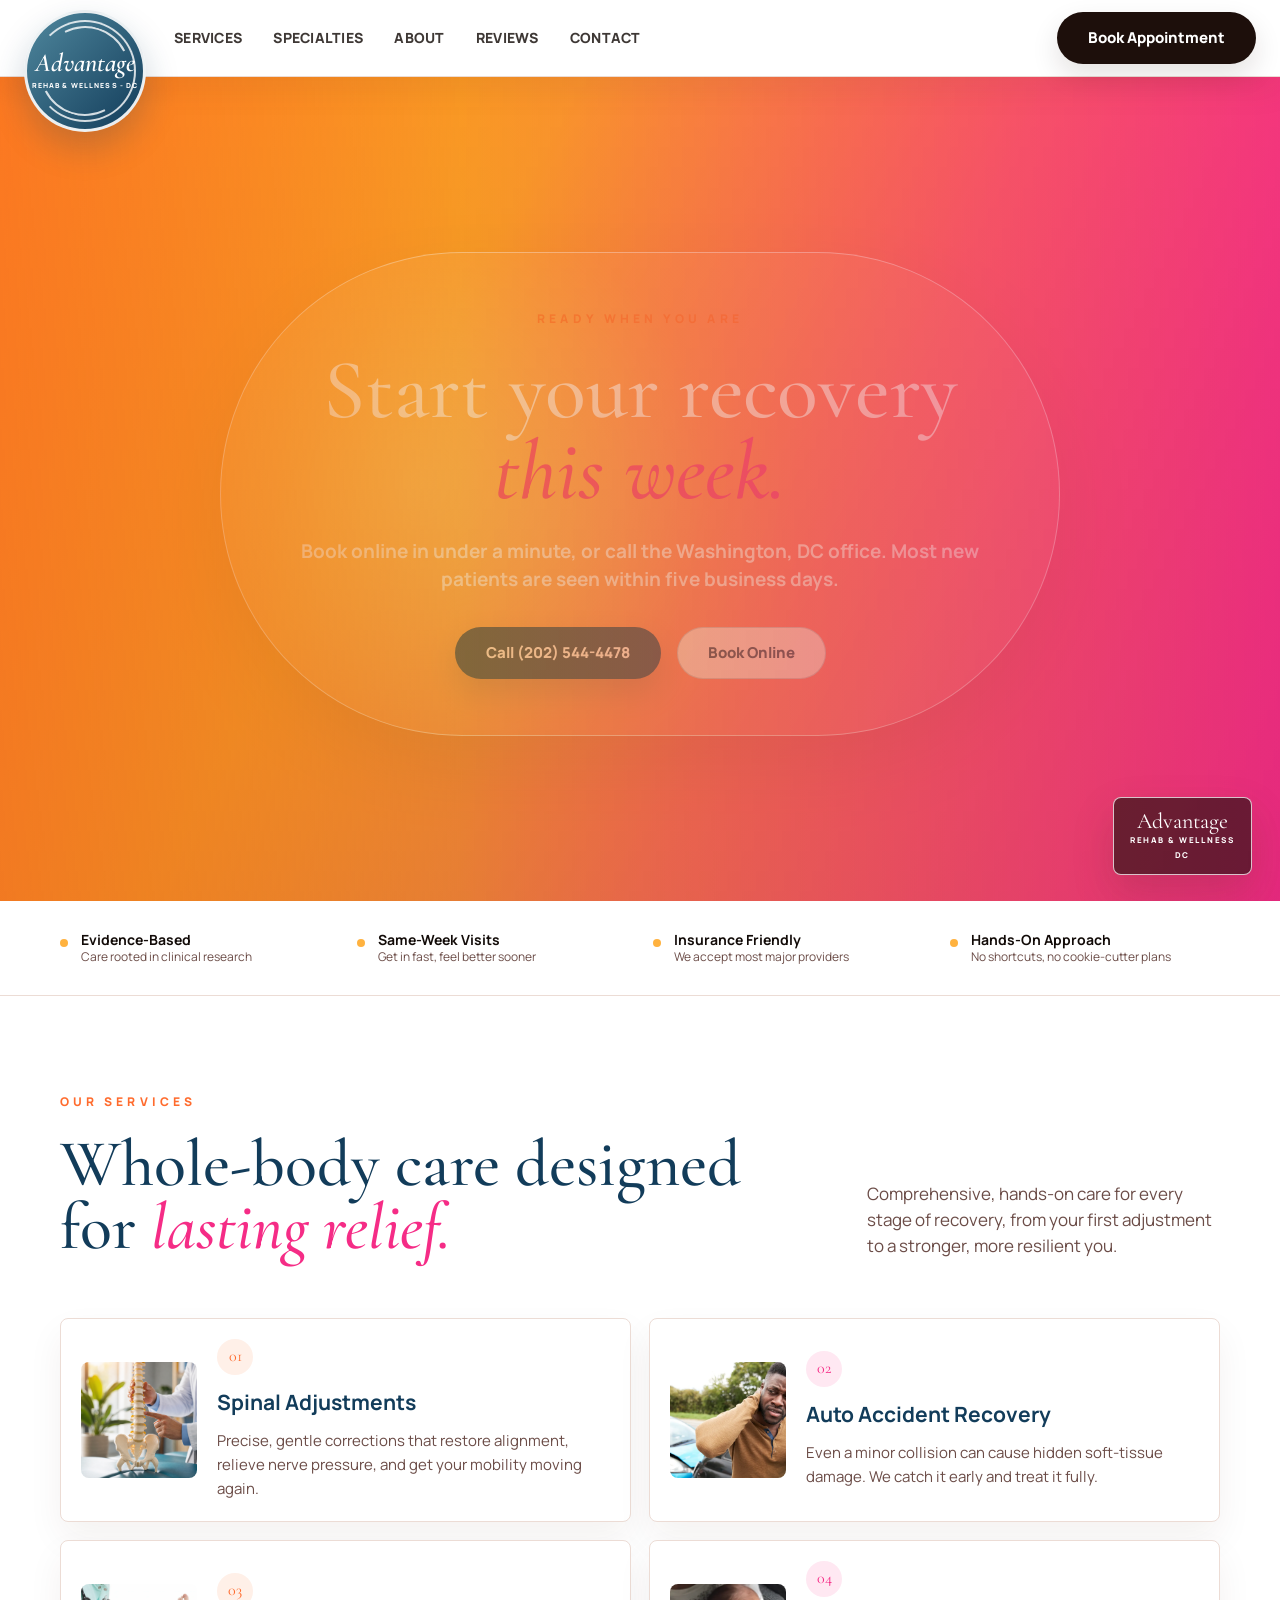
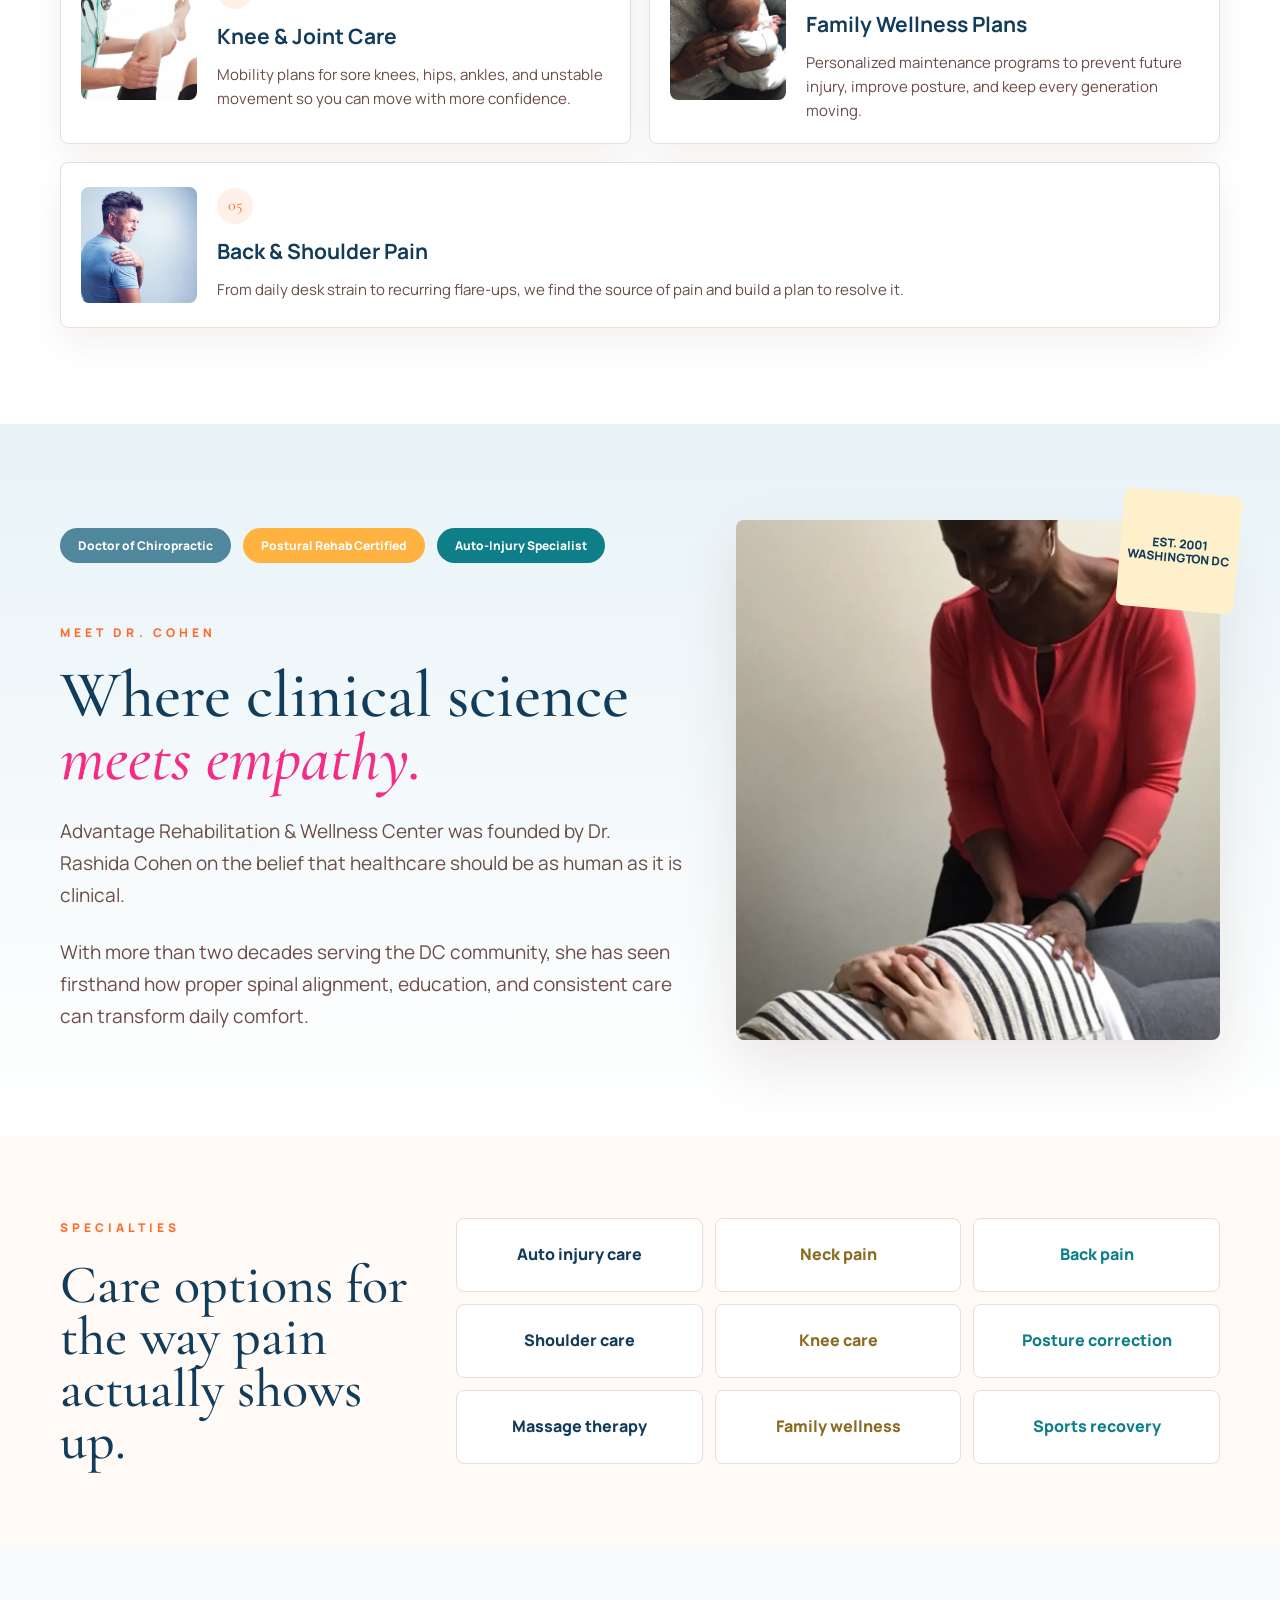
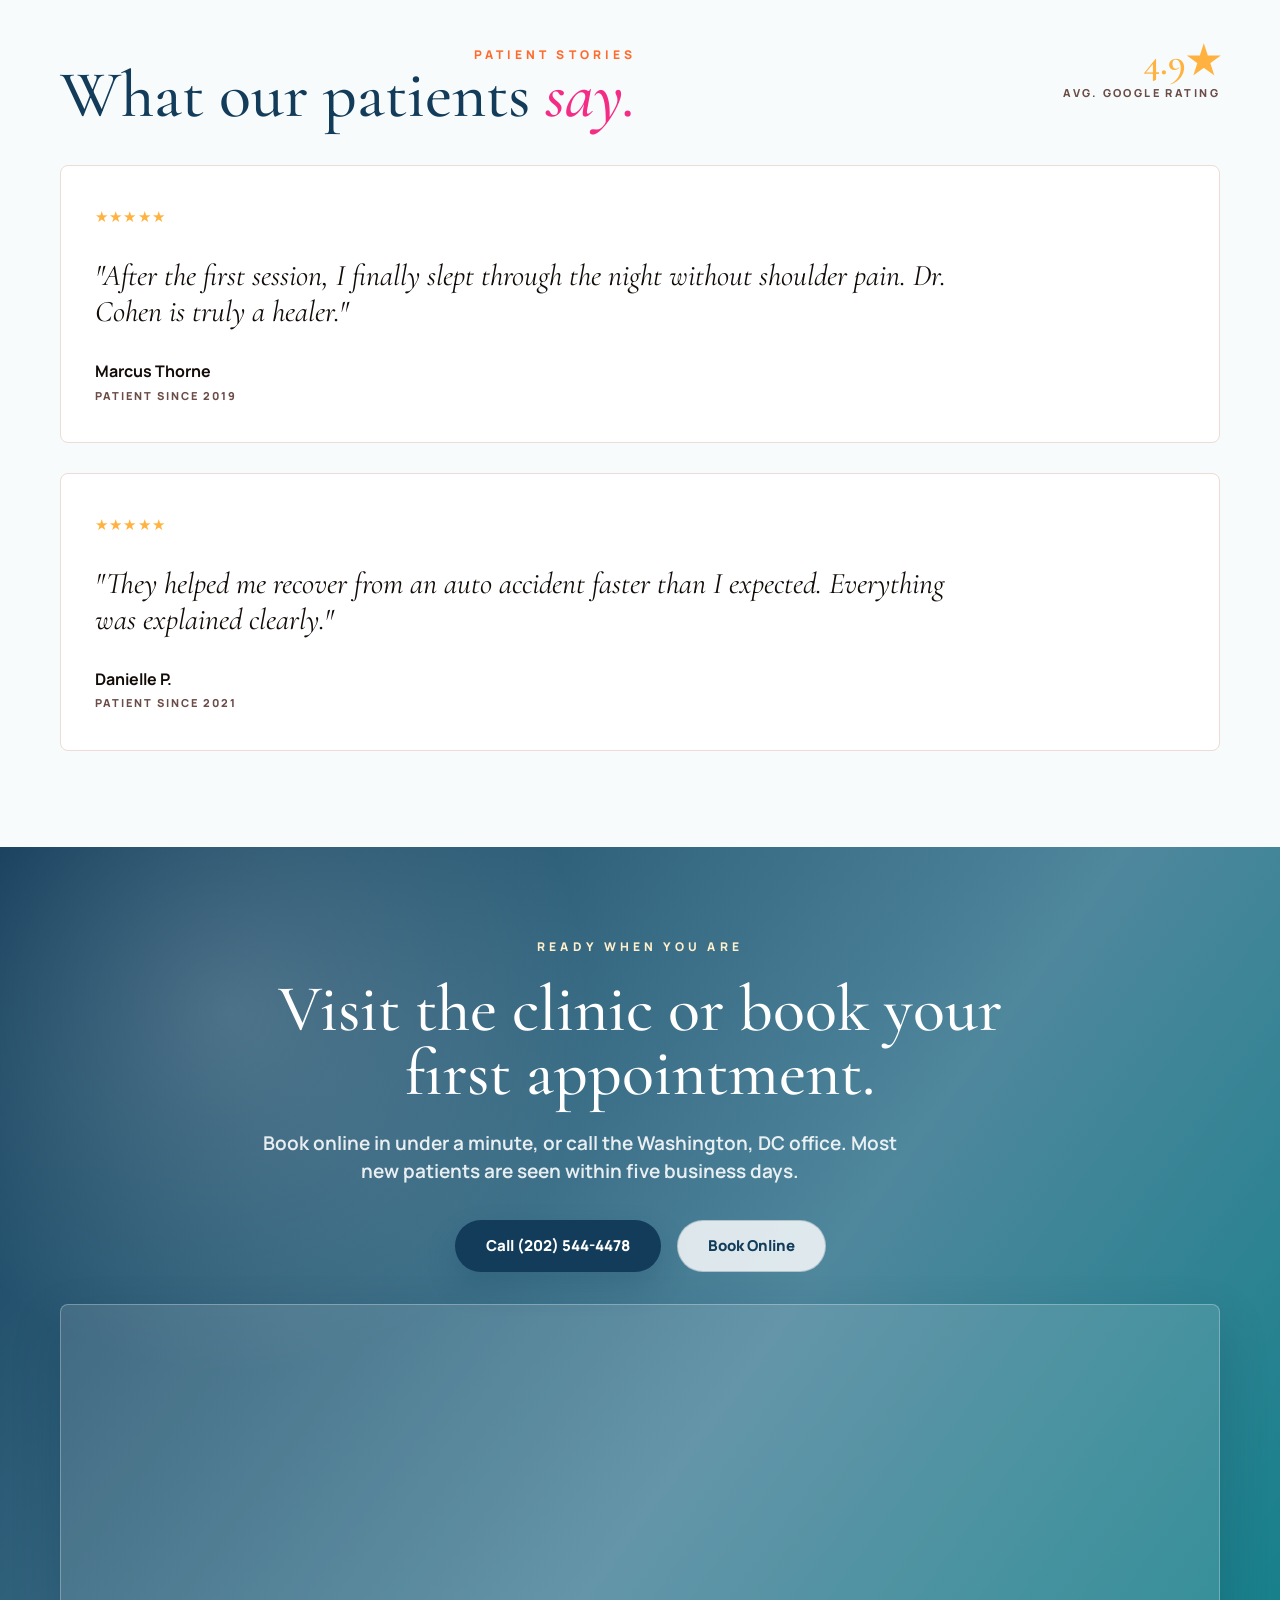
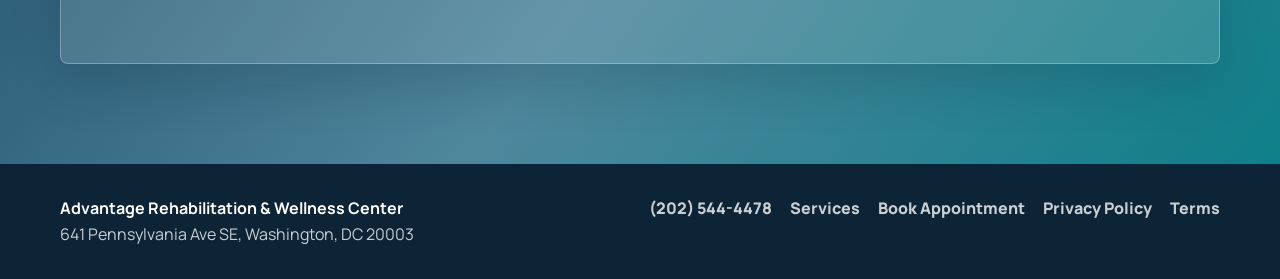
==== commit 65204e85: "Update hero colors and add generated care images" ====
--- a/index.html
+++ b/index.html
@@ -8,7 +8,7 @@
   <link rel="preconnect" href="https://fonts.googleapis.com">
   <link rel="preconnect" href="https://fonts.gstatic.com" crossorigin>
   <link href="https://fonts.googleapis.com/css2?family=Cormorant+Garamond:ital,wght@0,500;0,600;1,500;1,600&family=Manrope:wght@400;500;600;700;800&display=swap" rel="stylesheet">
-  <link rel="stylesheet" href="css/gradient-cta.css?v=20260702d">
+  <link rel="stylesheet" href="css/gradient-cta.css?v=20260702e">
 </head>
 <body>
   <header class="site-header">
@@ -40,24 +40,19 @@
     <section class="hero">
       <div class="wrap hero-layout">
         <div class="hero-copy">
-          <p class="eyebrow">Washington, DC Chiropractic Care</p>
-          <h1>Luxury wellness care for a body that moves beautifully.</h1>
-          <p>Advantage Rehabilitation & Wellness Center blends clinical chiropractic expertise with calm, attentive care for pain relief, posture, mobility, and whole-family wellness.</p>
+          <p class="eyebrow">Ready when you are</p>
+          <h1>Start your recovery <em>this week.</em></h1>
+          <p>Book online in under a minute, or call the Washington, DC office. Most new patients are seen within five business days.</p>
           <div class="hero-actions">
-            <a href="#contact" class="btn btn-primary">Book an Appointment</a>
-            <a href="tel:2025444478" class="btn btn-secondary">Call (202) 544-4478</a>
+            <a href="tel:2025444478" class="btn btn-primary">Call (202) 544-4478</a>
+            <a href="#contact" class="btn btn-secondary">Book Online</a>
           </div>
         </div>
         <div class="hero-media" aria-label="Chiropractic care photo slideshow">
+          <img src="images/ai-hero-clinic.png" alt="Modern chiropractic wellness consultation">
           <img src="images/dr-cohen-adjustment.webp" alt="Dr. Rashida Cohen performing a chiropractic adjustment">
           <img src="images/newborn-held.webp" alt="Gentle newborn chiropractic wellness care">
           <img src="images/shoulder-pain-color.webp" alt="Person experiencing shoulder pain">
-          <img src="images/auto-accident-neck-pain.webp" alt="Auto accident neck pain recovery">
-          <div class="hero-spine-video" aria-hidden="true">
-            <i></i>
-            <span></span><span></span><span></span><span></span><span></span>
-            <span></span><span></span><span></span><span></span><span></span>
-          </div>
           <div class="hero-logo-card" aria-hidden="true">
             <span>Advantage</span>
             <strong>Rehab & Wellness</strong>
@@ -88,7 +83,7 @@
 
         <div class="service-grid">
           <article class="service-card">
-            <img src="images/shoulder-pain-bw.webp" alt="Highlighted shoulder pain and upper back discomfort">
+            <img src="images/ai-spine-thumbnail.png" alt="Spinal alignment care in a modern clinic">
             <div>
               <span>01</span>
               <h3>Spinal Adjustments</h3>
--- a/css/gradient-cta.css
+++ b/css/gradient-cta.css
@@ -87,8 +87,8 @@
   border: 3px solid rgba(255, 255, 255, 0.9);
   border-radius: 50%;
   color: var(--paper);
-  background: linear-gradient(135deg, var(--orange), var(--pink));
-  box-shadow: 0 16px 34px rgba(245, 44, 134, 0.18);
+  background: linear-gradient(135deg, #4f879d, #123c5a);
+  box-shadow: 0 16px 34px rgba(18, 60, 90, 0.22);
   font-family: "Cormorant Garamond", Georgia, serif;
   font-size: 26px;
   font-style: italic;
@@ -204,8 +204,8 @@
   align-items: center;
   color: var(--paper);
   background:
-    radial-gradient(circle at 44% 70%, rgba(255, 226, 135, 0.38), transparent 28%),
-    linear-gradient(122deg, #ff7a23 0%, #ffb13a 34%, #fb4b88 72%, #9056dd 100%);
+    radial-gradient(circle at 42% 55%, rgba(255, 204, 102, 0.48), transparent 30%),
+    linear-gradient(118deg, #ff7a1f 0%, #ff9f26 34%, #ff5d67 62%, #f52c86 100%);
 }
 
 .hero-layout {
@@ -220,10 +220,12 @@
 
 .hero-copy {
   max-width: 840px;
-  padding: 54px clamp(24px, 5vw, 74px);
+  padding: 56px clamp(28px, 6vw, 92px);
   border: 1px solid rgba(255, 255, 255, 0.72);
   border-radius: 999px;
-  background: rgba(255, 255, 255, 0.18);
+  background:
+    radial-gradient(circle at 24% 48%, rgba(255, 214, 120, 0.55), transparent 42%),
+    linear-gradient(118deg, rgba(255, 178, 63, 0.4), rgba(255, 120, 142, 0.46));
   box-shadow: 0 28px 70px rgba(83, 44, 31, 0.16);
   text-align: center;
   backdrop-filter: blur(5px);
@@ -241,8 +243,8 @@
   position: absolute;
   inset: 0;
   background:
-    linear-gradient(90deg, rgba(255, 122, 35, 0.62), rgba(251, 75, 136, 0.4) 48%, rgba(113, 87, 255, 0.38)),
-    linear-gradient(180deg, rgba(18, 11, 8, 0.1), rgba(18, 11, 8, 0.24));
+    linear-gradient(90deg, rgba(255, 122, 35, 0.72), rgba(255, 159, 38, 0.48) 36%, rgba(245, 44, 134, 0.62)),
+    linear-gradient(180deg, rgba(18, 11, 8, 0.04), rgba(18, 11, 8, 0.2));
 }
 
 .hero-media img {
@@ -300,96 +302,6 @@
   text-transform: uppercase;
 }
 
-.hero-spine-video {
-  position: absolute;
-  left: 50%;
-  top: 52%;
-  z-index: 3;
-  width: 128px;
-  height: 410px;
-  opacity: 0.42;
-  pointer-events: none;
-  transform: translate(-50%, -50%) rotate(-8deg);
-  filter: drop-shadow(0 20px 42px rgba(255, 255, 255, 0.16));
-}
-
-.hero-spine-video::before {
-  content: "";
-  position: absolute;
-  left: 50%;
-  top: 12px;
-  width: 12px;
-  height: calc(100% - 24px);
-  border-radius: 999px;
-  background: linear-gradient(180deg, rgba(255, 255, 255, 0.9), rgba(255, 255, 255, 0.12));
-  transform: translateX(-50%);
-}
-
-.hero-spine-video span {
-  position: absolute;
-  left: 50%;
-  width: 58px;
-  height: 28px;
-  border: 3px solid rgba(255, 255, 255, 0.86);
-  border-left-width: 11px;
-  border-right-width: 11px;
-  border-radius: 50%;
-  transform: translateX(-50%) rotate(var(--turn, 0deg));
-  animation: spinePulse 3.6s ease-in-out infinite;
-  animation-delay: calc(var(--i, 0) * -0.15s);
-}
-
-.hero-spine-video span:nth-child(2) { top: 16px; --i: 1; --turn: -4deg; }
-.hero-spine-video span:nth-child(3) { top: 52px; --i: 2; --turn: 3deg; }
-.hero-spine-video span:nth-child(4) { top: 88px; --i: 3; --turn: -2deg; }
-.hero-spine-video span:nth-child(5) { top: 124px; --i: 4; --turn: 4deg; }
-.hero-spine-video span:nth-child(6) { top: 160px; --i: 5; --turn: -3deg; }
-.hero-spine-video span:nth-child(7) { top: 196px; --i: 6; --turn: 2deg; }
-.hero-spine-video span:nth-child(8) { top: 232px; --i: 7; --turn: -4deg; }
-.hero-spine-video span:nth-child(9) { top: 268px; --i: 8; --turn: 3deg; }
-.hero-spine-video span:nth-child(10) { top: 304px; --i: 9; --turn: -2deg; }
-.hero-spine-video span:nth-child(11) { top: 340px; --i: 10; --turn: 4deg; }
-
-.hero-spine-video i {
-  position: absolute;
-  left: 50%;
-  top: 0;
-  width: 92px;
-  height: 100%;
-  border-radius: 999px;
-  background: linear-gradient(180deg, transparent, rgba(255, 255, 255, 0.22), transparent);
-  transform: translateX(-50%);
-  animation: spineGlow 4.8s linear infinite;
-}
-
-@keyframes spinePulse {
-  0%, 100% {
-    opacity: 0.54;
-    transform: translateX(-50%) rotate(var(--turn, 0deg)) scale(0.94);
-  }
-
-  50% {
-    opacity: 1;
-    transform: translateX(-50%) rotate(calc(var(--turn, 0deg) * -1)) scale(1.04);
-  }
-}
-
-@keyframes spineGlow {
-  0% {
-    opacity: 0;
-    transform: translateX(-50%) translateY(-70px);
-  }
-
-  35%, 65% {
-    opacity: 1;
-  }
-
-  100% {
-    opacity: 0;
-    transform: translateX(-50%) translateY(72px);
-  }
-}
-
 @keyframes heroFade {
   0%,
   100% {
@@ -410,7 +322,7 @@
 
 .eyebrow {
   margin: 0 0 22px;
-  color: var(--orange);
+  color: #ff6b2d;
   font-size: 12px;
   font-weight: 900;
   letter-spacing: 0.34em;
@@ -455,7 +367,7 @@
 }
 
 .hero-copy p:not(.eyebrow) {
-  max-width: 660px;
+  max-width: 700px;
   margin: 24px auto 0;
   color: rgba(255, 255, 255, 0.94);
   font-size: 19px;
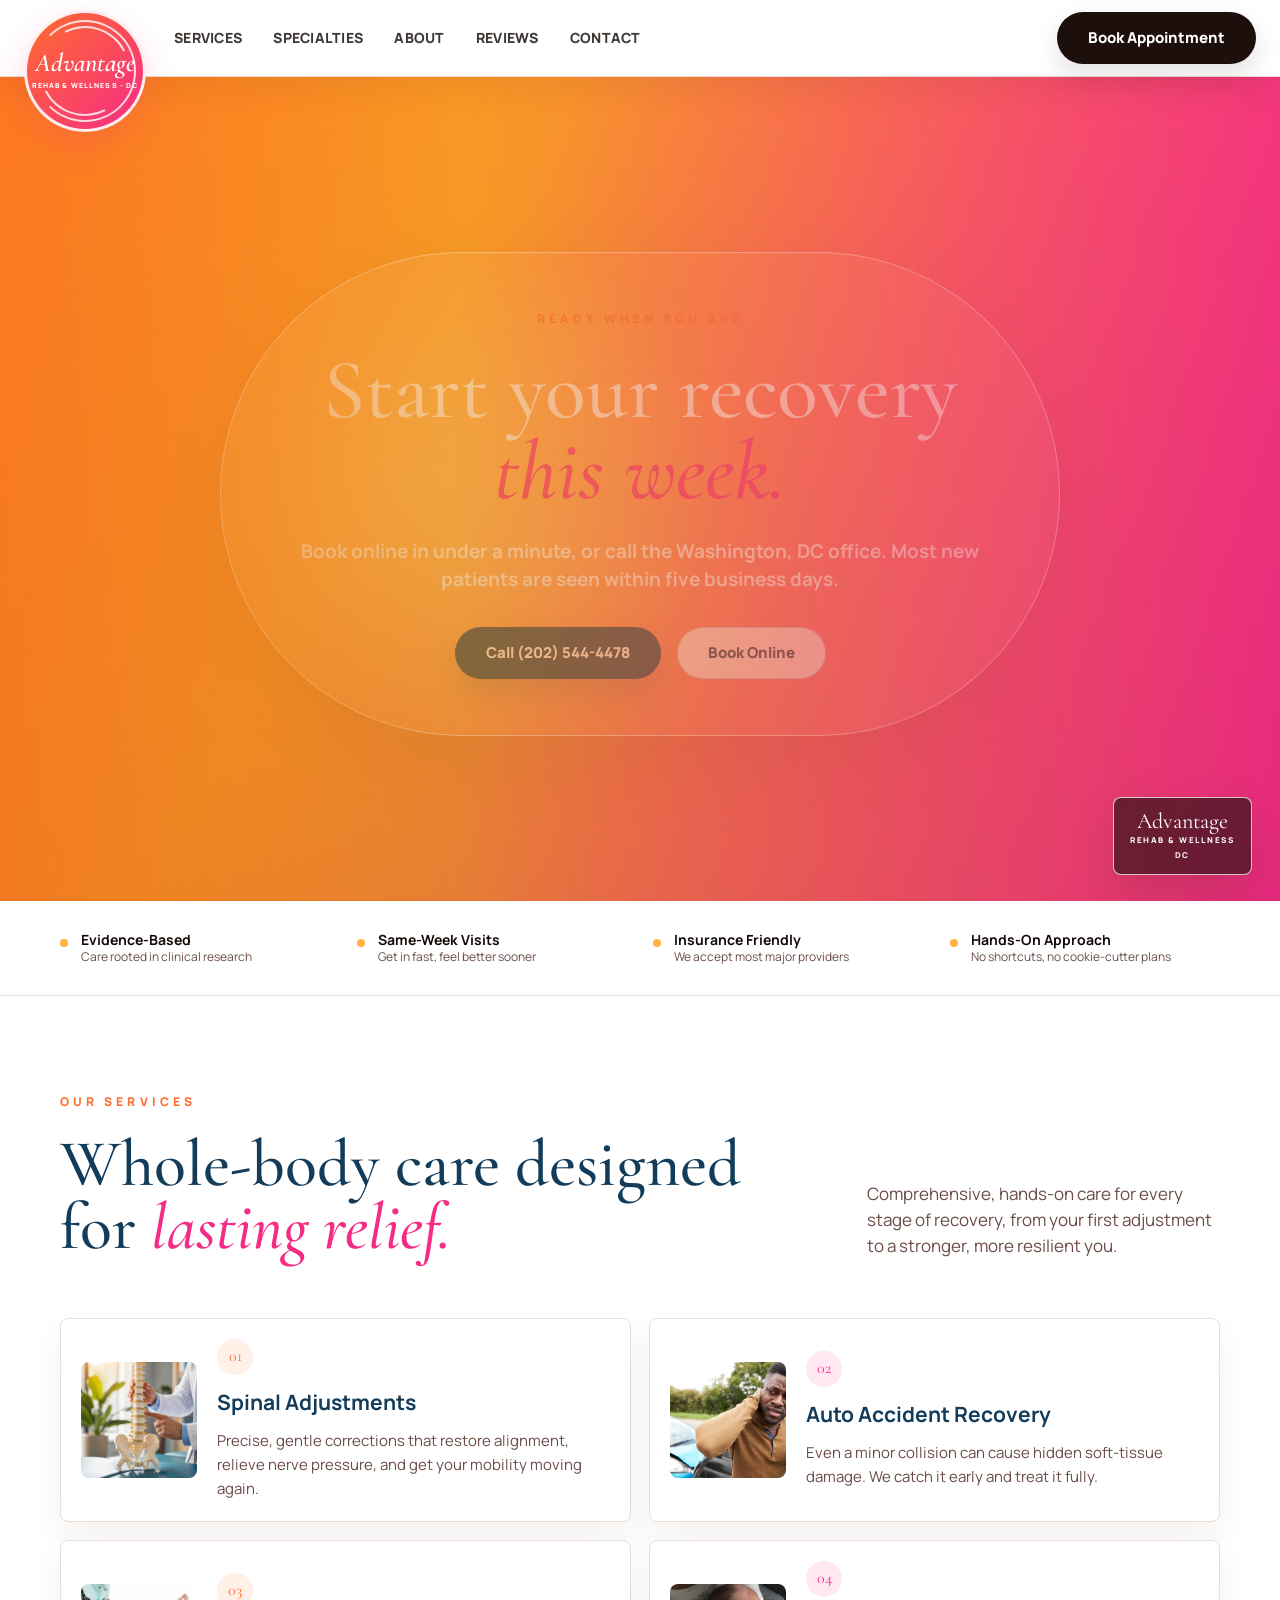
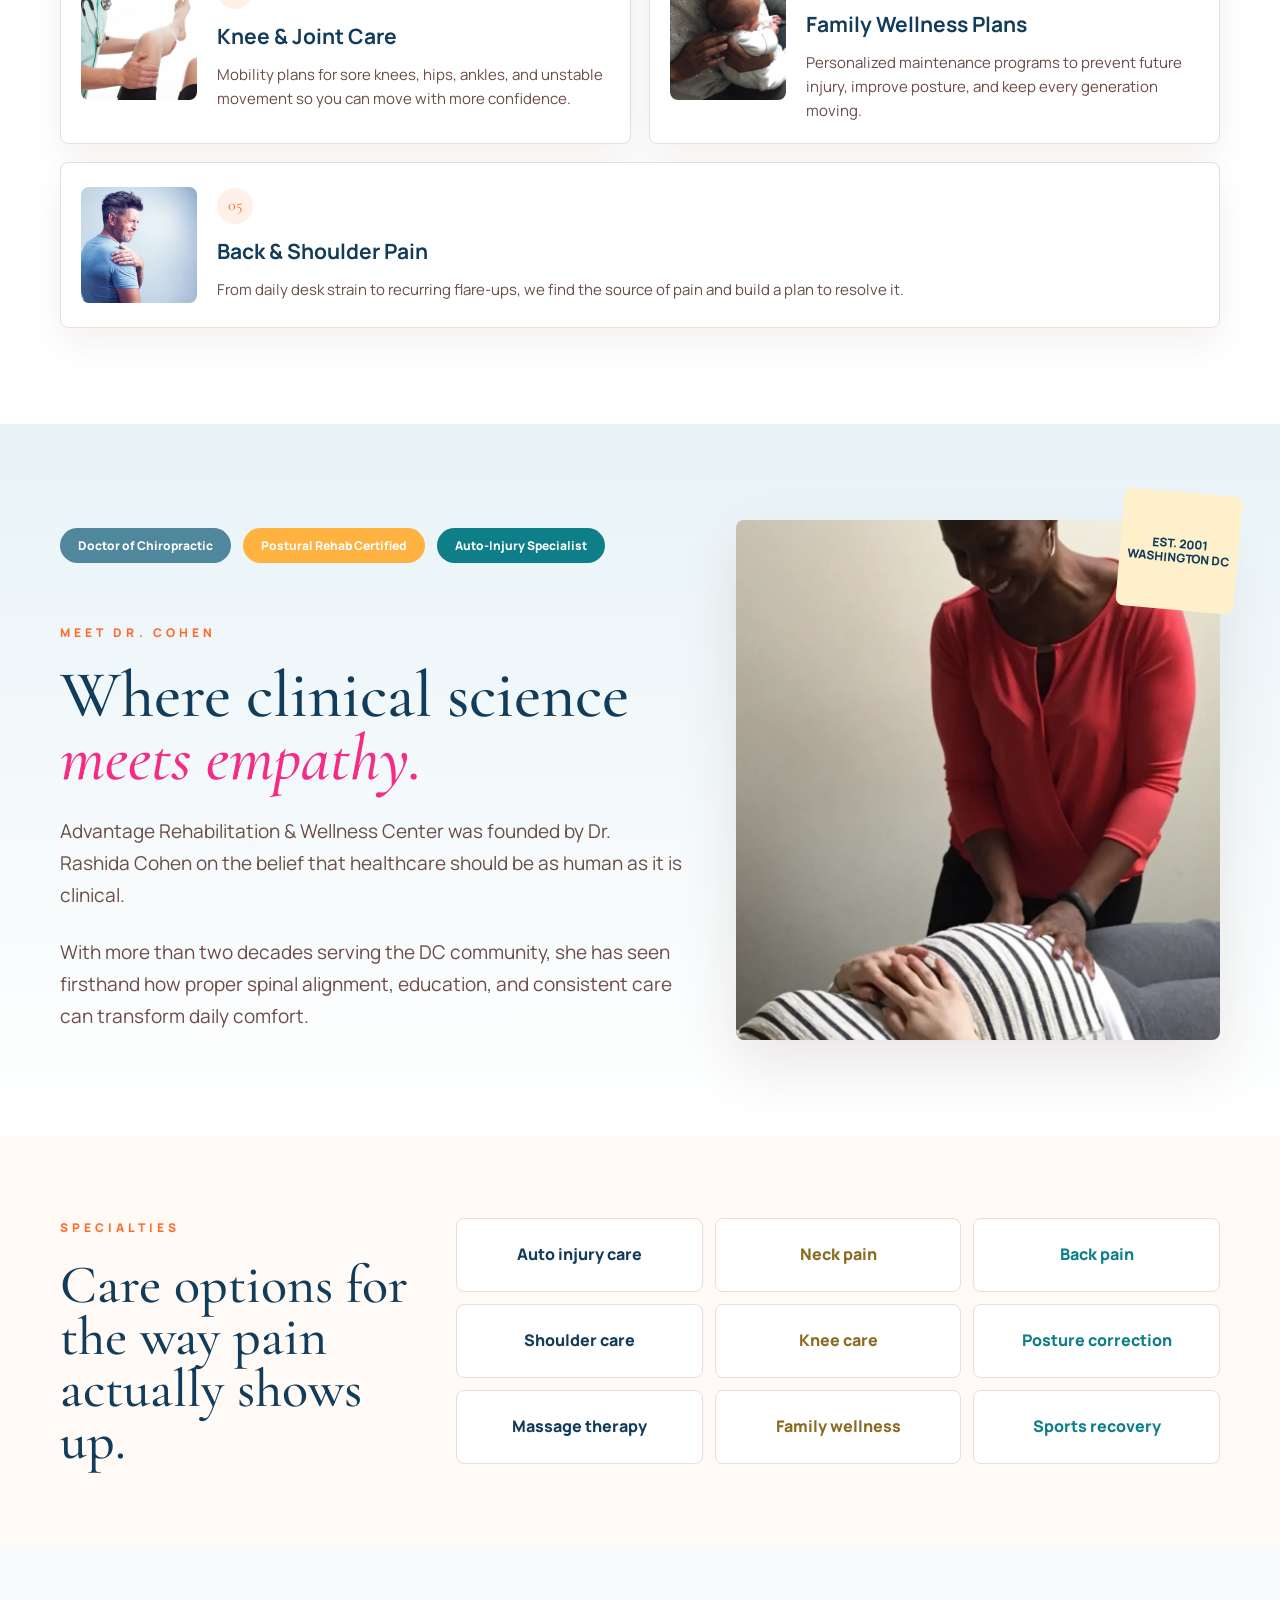
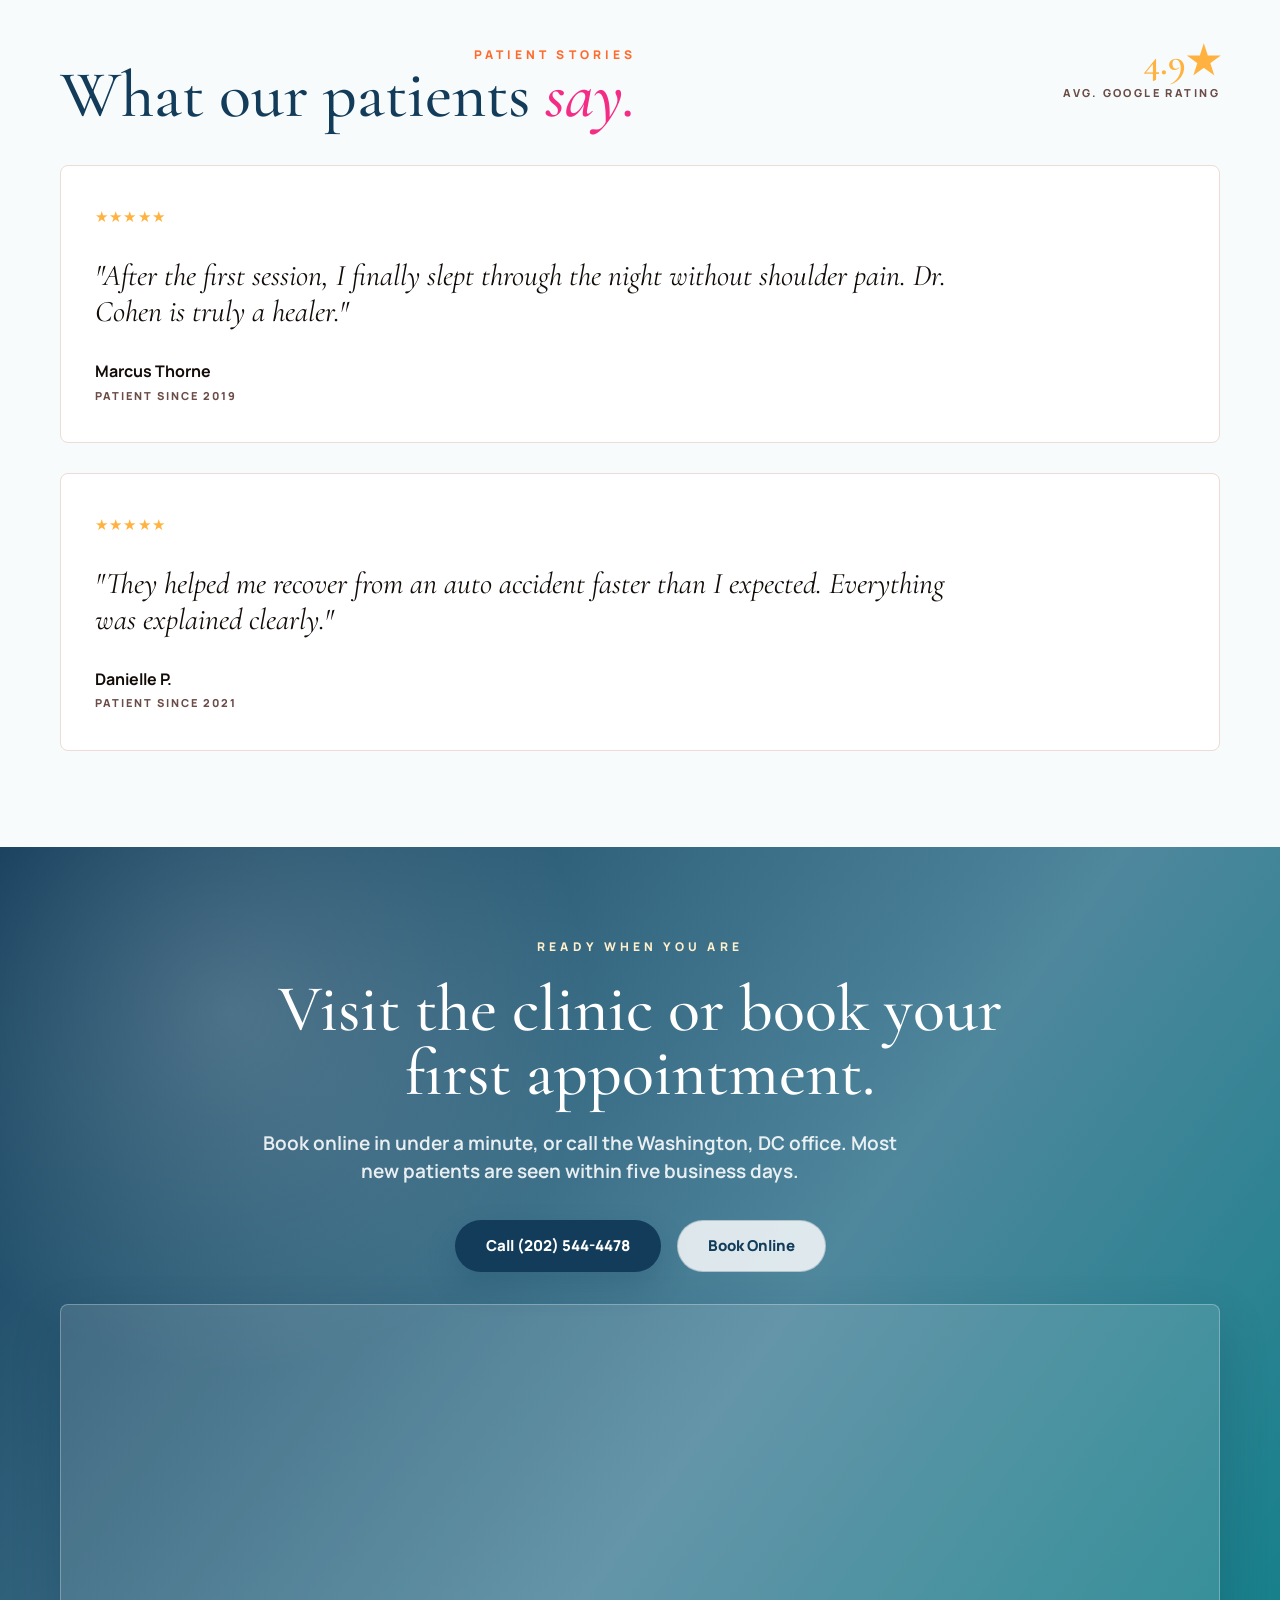
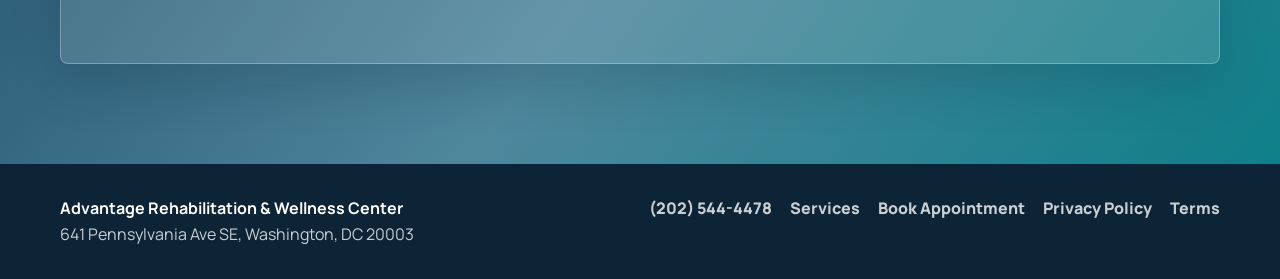
==== commit ef821874: "Use generated hero slides and restore warm logo" ====
--- a/index.html
+++ b/index.html
@@ -8,7 +8,7 @@
   <link rel="preconnect" href="https://fonts.googleapis.com">
   <link rel="preconnect" href="https://fonts.gstatic.com" crossorigin>
   <link href="https://fonts.googleapis.com/css2?family=Cormorant+Garamond:ital,wght@0,500;0,600;1,500;1,600&family=Manrope:wght@400;500;600;700;800&display=swap" rel="stylesheet">
-  <link rel="stylesheet" href="css/gradient-cta.css?v=20260702e">
+  <link rel="stylesheet" href="css/gradient-cta.css?v=20260702f">
 </head>
 <body>
   <header class="site-header">
@@ -49,10 +49,10 @@
           </div>
         </div>
         <div class="hero-media" aria-label="Chiropractic care photo slideshow">
+          <img src="images/ai-care-consultation.png" alt="Chiropractic consultation in a modern clinic">
           <img src="images/ai-hero-clinic.png" alt="Modern chiropractic wellness consultation">
+          <img src="images/ai-spine-thumbnail.png" alt="Spinal alignment model in a modern clinic">
           <img src="images/dr-cohen-adjustment.webp" alt="Dr. Rashida Cohen performing a chiropractic adjustment">
-          <img src="images/newborn-held.webp" alt="Gentle newborn chiropractic wellness care">
-          <img src="images/shoulder-pain-color.webp" alt="Person experiencing shoulder pain">
           <div class="hero-logo-card" aria-hidden="true">
             <span>Advantage</span>
             <strong>Rehab & Wellness</strong>
--- a/css/gradient-cta.css
+++ b/css/gradient-cta.css
@@ -87,8 +87,8 @@
   border: 3px solid rgba(255, 255, 255, 0.9);
   border-radius: 50%;
   color: var(--paper);
-  background: linear-gradient(135deg, #4f879d, #123c5a);
-  box-shadow: 0 16px 34px rgba(18, 60, 90, 0.22);
+  background: linear-gradient(135deg, var(--orange), var(--pink));
+  box-shadow: 0 16px 34px rgba(245, 44, 134, 0.18);
   font-family: "Cormorant Garamond", Georgia, serif;
   font-size: 26px;
   font-style: italic;
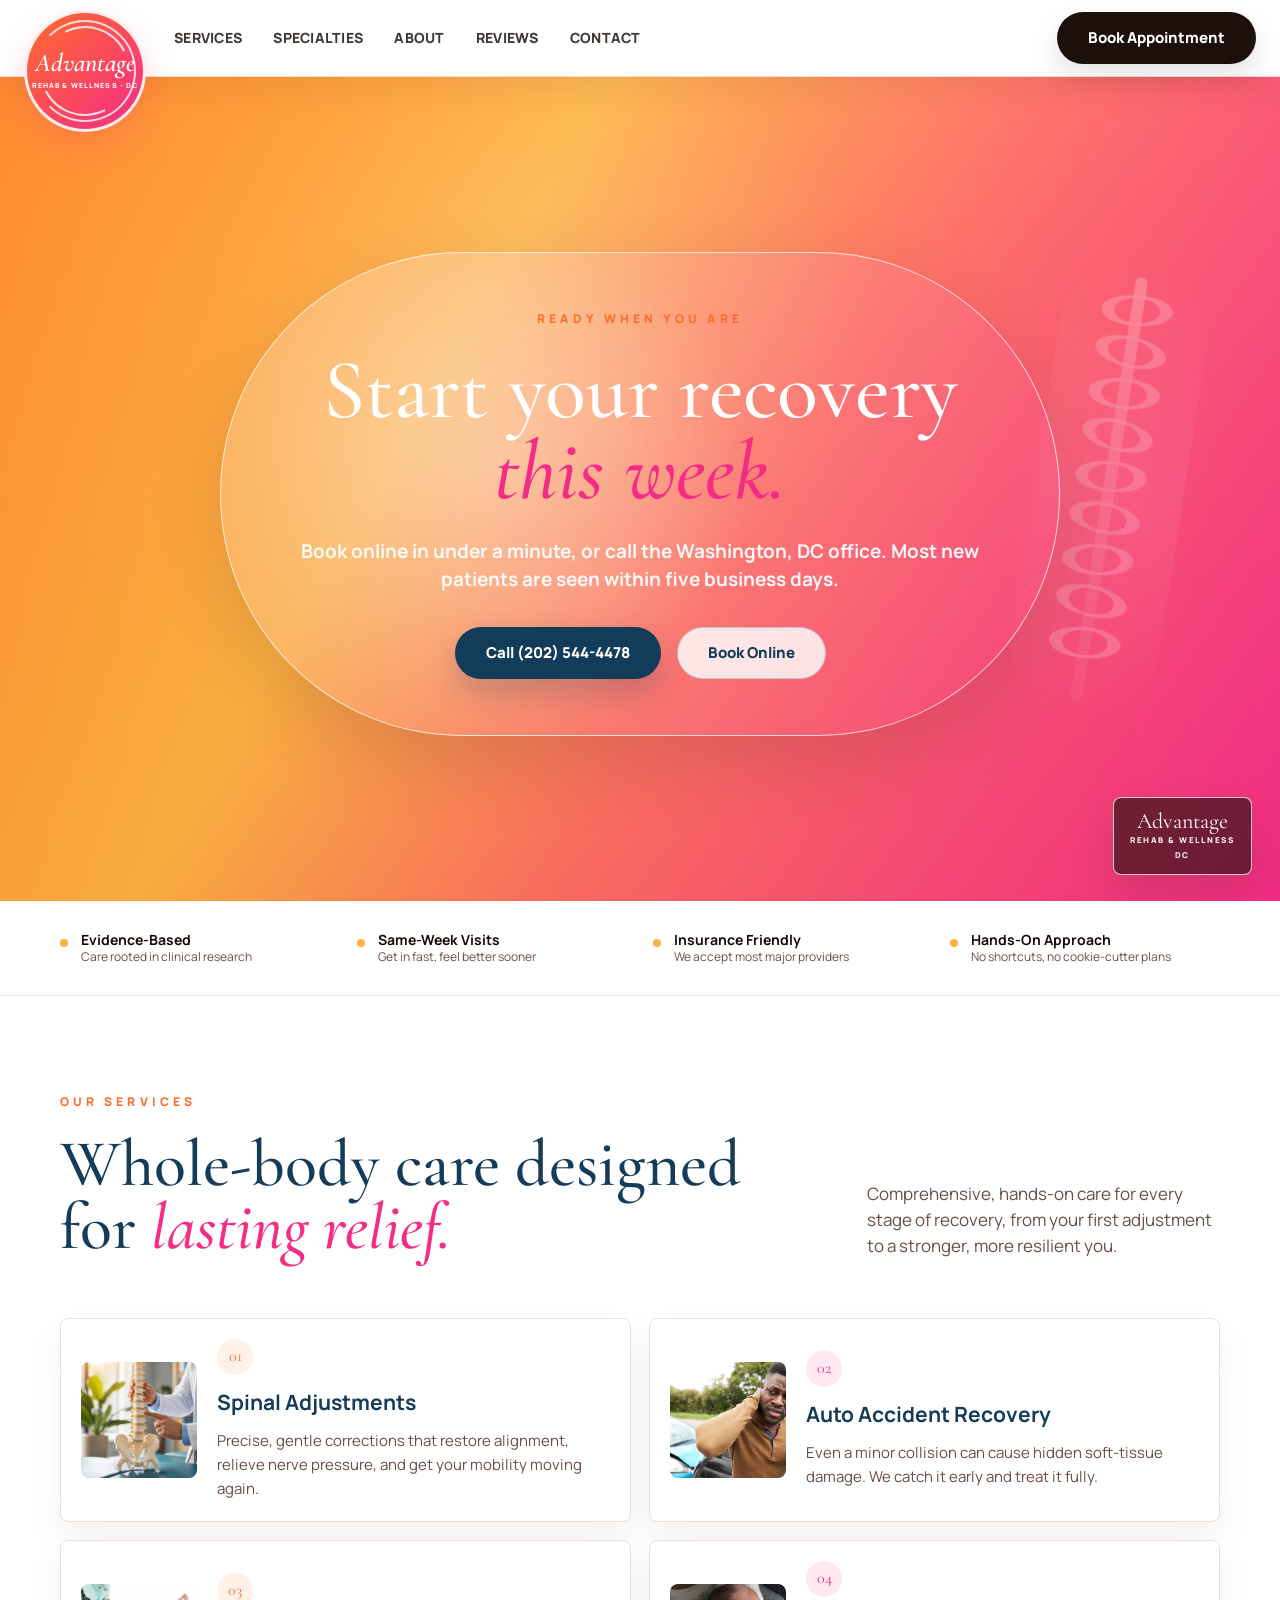
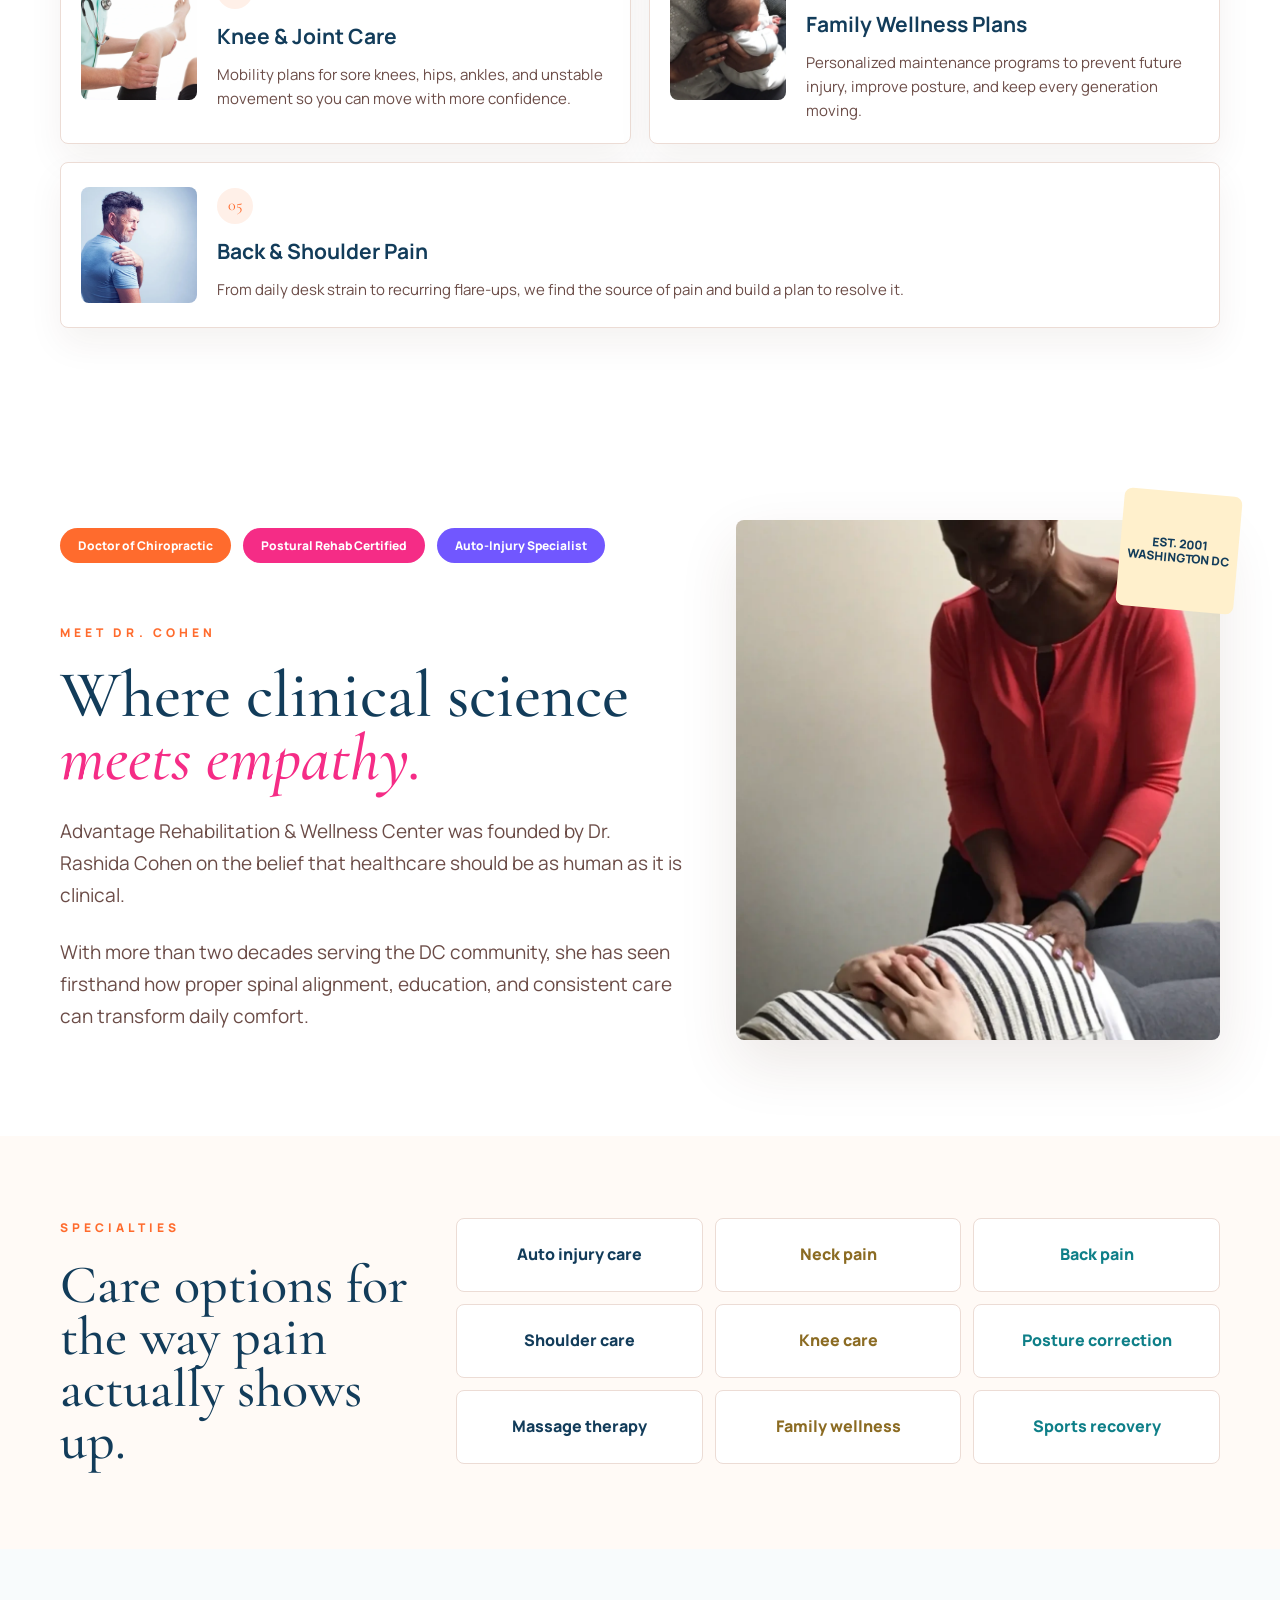
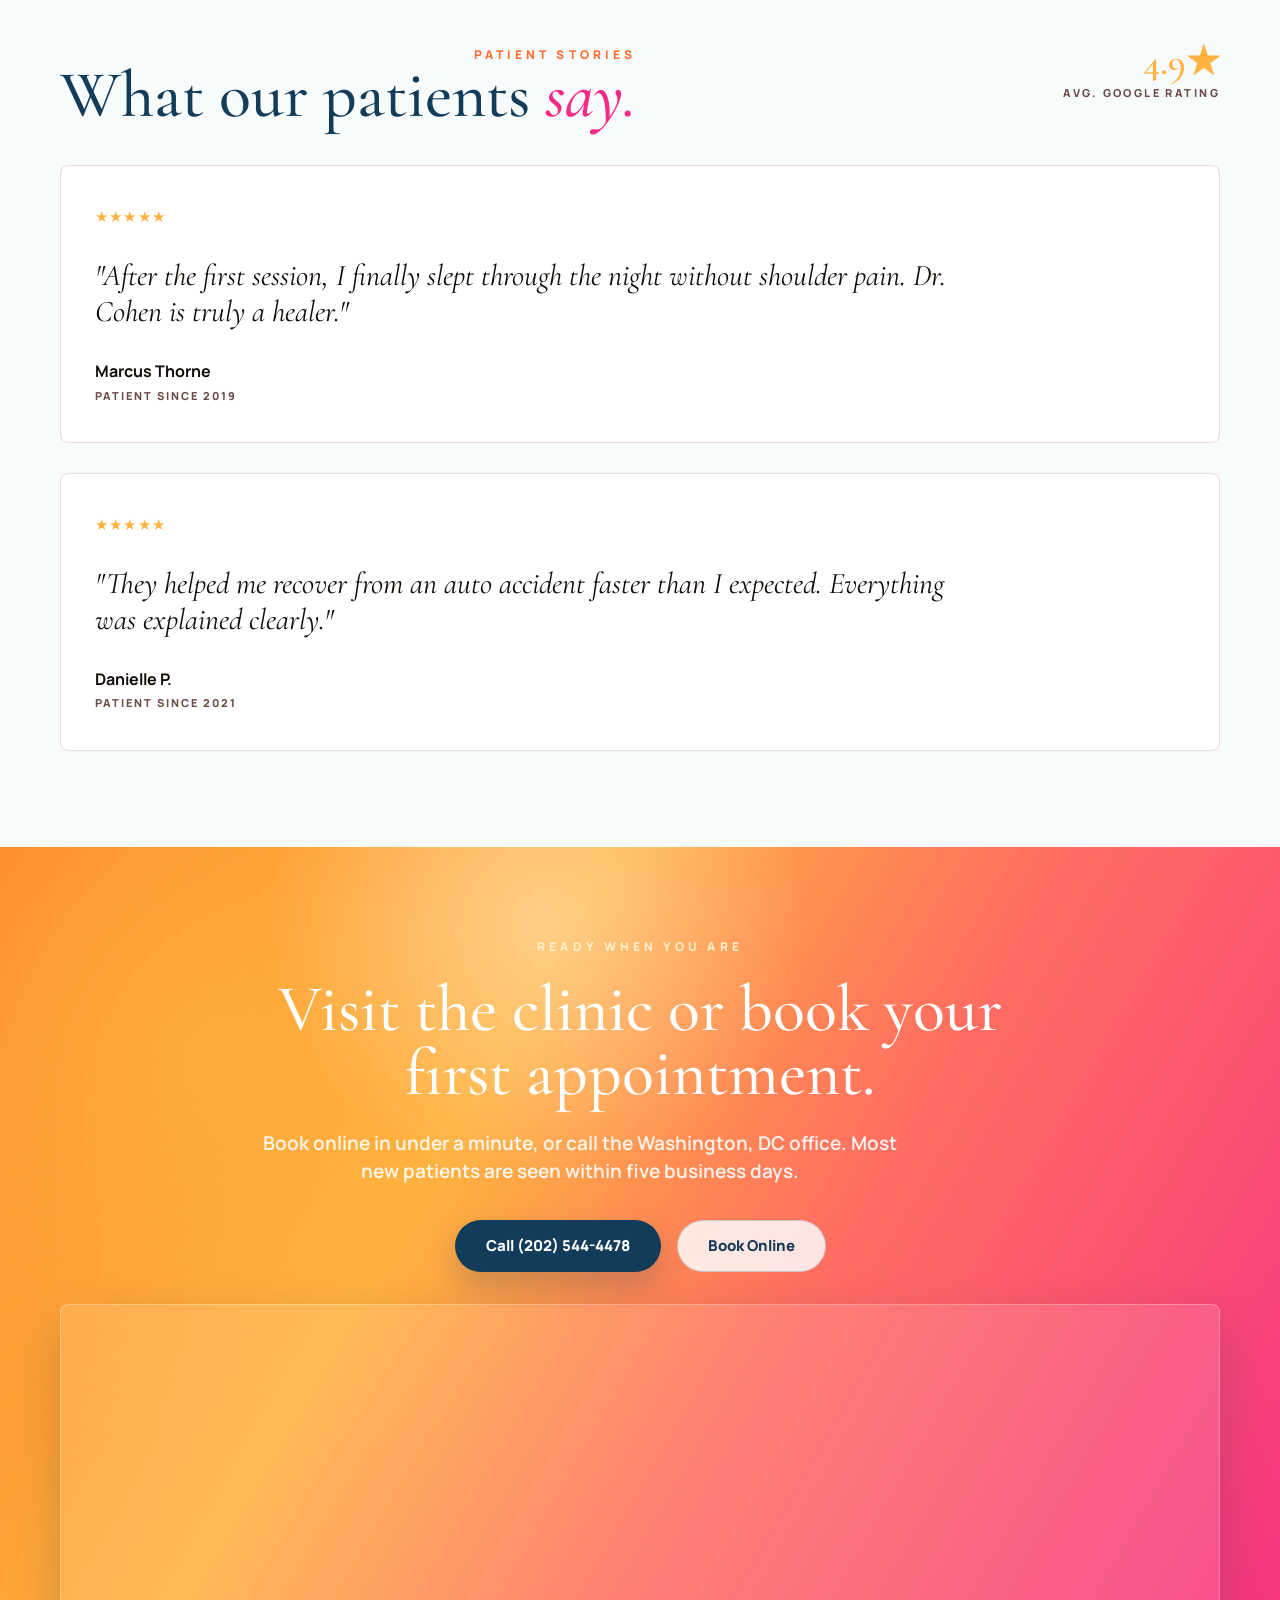
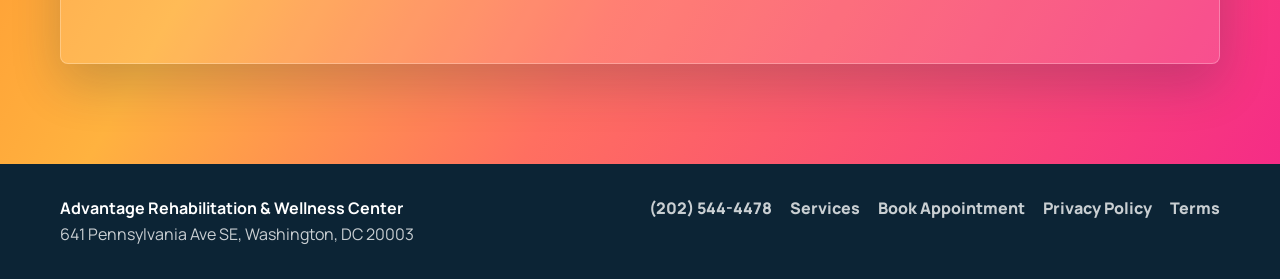
==== commit 9e04b6f2: "Restore vibrant gradient and service imagery" ====
--- a/index.html
+++ b/index.html
@@ -8,7 +8,7 @@
   <link rel="preconnect" href="https://fonts.googleapis.com">
   <link rel="preconnect" href="https://fonts.gstatic.com" crossorigin>
   <link href="https://fonts.googleapis.com/css2?family=Cormorant+Garamond:ital,wght@0,500;0,600;1,500;1,600&family=Manrope:wght@400;500;600;700;800&display=swap" rel="stylesheet">
-  <link rel="stylesheet" href="css/gradient-cta.css?v=20260702f">
+  <link rel="stylesheet" href="css/gradient-cta.css?v=20260702h">
 </head>
 <body>
   <header class="site-header">
@@ -59,6 +59,11 @@
             <small>DC</small>
           </div>
         </div>
+        <div class="hero-anatomy-video" aria-hidden="true">
+          <i></i>
+          <span></span><span></span><span></span><span></span><span></span>
+          <span></span><span></span><span></span><span></span>
+        </div>
       </div>
     </section>
 
--- a/css/gradient-cta.css
+++ b/css/gradient-cta.css
@@ -4,6 +4,8 @@
   --blue: #4f879d;
   --blue-deep: #123c5a;
   --blue-soft: #e8f3f7;
+  --sky: #8ab7ff;
+  --electric: #4d7dff;
   --teal: #0e7f88;
   --gold: #ffb23f;
   --gold-soft: #fff0cc;
@@ -204,8 +206,9 @@
   align-items: center;
   color: var(--paper);
   background:
-    radial-gradient(circle at 42% 55%, rgba(255, 204, 102, 0.48), transparent 30%),
-    linear-gradient(118deg, #ff7a1f 0%, #ff9f26 34%, #ff5d67 62%, #f52c86 100%);
+    radial-gradient(circle at 42% 30%, rgba(255, 255, 255, 0.38), transparent 35%),
+    radial-gradient(circle at 12% 22%, rgba(255, 178, 63, 0.74), transparent 38%),
+    linear-gradient(120deg, #ff8327 0%, #ffb23f 34%, #ff6f60 58%, #f52c86 100%);
 }
 
 .hero-layout {
@@ -219,13 +222,15 @@
 }
 
 .hero-copy {
+  position: relative;
+  z-index: 4;
   max-width: 840px;
   padding: 56px clamp(28px, 6vw, 92px);
   border: 1px solid rgba(255, 255, 255, 0.72);
   border-radius: 999px;
   background:
-    radial-gradient(circle at 24% 48%, rgba(255, 214, 120, 0.55), transparent 42%),
-    linear-gradient(118deg, rgba(255, 178, 63, 0.4), rgba(255, 120, 142, 0.46));
+    radial-gradient(circle at 32% 44%, rgba(255, 255, 255, 0.32), transparent 42%),
+    linear-gradient(118deg, rgba(255, 255, 255, 0.22), rgba(245, 44, 134, 0.16));
   box-shadow: 0 28px 70px rgba(83, 44, 31, 0.16);
   text-align: center;
   backdrop-filter: blur(5px);
@@ -243,8 +248,8 @@
   position: absolute;
   inset: 0;
   background:
-    linear-gradient(90deg, rgba(255, 122, 35, 0.72), rgba(255, 159, 38, 0.48) 36%, rgba(245, 44, 134, 0.62)),
-    linear-gradient(180deg, rgba(18, 11, 8, 0.04), rgba(18, 11, 8, 0.2));
+    linear-gradient(120deg, rgba(255, 131, 39, 0.82), rgba(255, 178, 63, 0.58) 35%, rgba(255, 111, 96, 0.62) 58%, rgba(245, 44, 134, 0.82)),
+    linear-gradient(180deg, rgba(255, 255, 255, 0.16), rgba(18, 11, 8, 0.08));
 }
 
 .hero-media img {
@@ -300,6 +305,102 @@
   font-weight: 900;
   letter-spacing: 0.22em;
   text-transform: uppercase;
+}
+
+.hero-anatomy-video {
+  position: absolute;
+  right: min(8vw, 96px);
+  top: 50%;
+  z-index: 2;
+  width: 150px;
+  height: 460px;
+  opacity: 0.26;
+  pointer-events: none;
+  transform: translateY(-50%) rotate(9deg);
+  filter: drop-shadow(0 26px 52px rgba(255, 255, 255, 0.2));
+}
+
+.hero-anatomy-video::before {
+  content: "";
+  position: absolute;
+  left: 50%;
+  top: 16px;
+  width: 12px;
+  height: calc(100% - 32px);
+  border-radius: 999px;
+  background: linear-gradient(180deg, rgba(255, 255, 255, 0.92), rgba(255, 255, 255, 0.18));
+  transform: translateX(-50%);
+  animation: spineBreath 4s ease-in-out infinite;
+}
+
+.hero-anatomy-video i {
+  position: absolute;
+  inset: 0;
+  border-radius: 999px;
+  background: linear-gradient(180deg, transparent, rgba(255, 255, 255, 0.24), transparent);
+  animation: anatomyScan 4.6s linear infinite;
+}
+
+.hero-anatomy-video span {
+  position: absolute;
+  left: 50%;
+  width: 72px;
+  height: 31px;
+  border: 3px solid rgba(255, 255, 255, 0.82);
+  border-left-width: 13px;
+  border-right-width: 13px;
+  border-radius: 50%;
+  transform: translateX(-50%) rotate(var(--turn));
+  animation: vertebraePulse 3.4s ease-in-out infinite;
+  animation-delay: calc(var(--i) * -0.16s);
+}
+
+.hero-anatomy-video span:nth-child(2) { top: 34px; --i: 1; --turn: -5deg; }
+.hero-anatomy-video span:nth-child(3) { top: 76px; --i: 2; --turn: 4deg; }
+.hero-anatomy-video span:nth-child(4) { top: 118px; --i: 3; --turn: -3deg; }
+.hero-anatomy-video span:nth-child(5) { top: 160px; --i: 4; --turn: 5deg; }
+.hero-anatomy-video span:nth-child(6) { top: 202px; --i: 5; --turn: -4deg; }
+.hero-anatomy-video span:nth-child(7) { top: 244px; --i: 6; --turn: 3deg; }
+.hero-anatomy-video span:nth-child(8) { top: 286px; --i: 7; --turn: -5deg; }
+.hero-anatomy-video span:nth-child(9) { top: 328px; --i: 8; --turn: 4deg; }
+.hero-anatomy-video span:nth-child(10) { top: 370px; --i: 9; --turn: -3deg; }
+
+@keyframes vertebraePulse {
+  0%, 100% {
+    opacity: 0.58;
+    transform: translateX(-50%) rotate(var(--turn)) scale(0.94);
+  }
+
+  50% {
+    opacity: 1;
+    transform: translateX(-50%) rotate(calc(var(--turn) * -1)) scale(1.05);
+  }
+}
+
+@keyframes spineBreath {
+  0%, 100% {
+    opacity: 0.62;
+  }
+
+  50% {
+    opacity: 1;
+  }
+}
+
+@keyframes anatomyScan {
+  0% {
+    opacity: 0;
+    transform: translateY(-90px);
+  }
+
+  28%, 70% {
+    opacity: 1;
+  }
+
+  100% {
+    opacity: 0;
+    transform: translateY(90px);
+  }
 }
 
 @keyframes heroFade {
@@ -505,7 +606,7 @@
 }
 
 .about {
-  background: linear-gradient(180deg, var(--blue-soft), var(--paper));
+  background: var(--paper);
 }
 
 .about-layout {
@@ -526,17 +627,17 @@
   padding: 8px 18px;
   border-radius: 999px;
   color: var(--paper);
-  background: var(--blue);
+  background: var(--orange);
   font-size: 12px;
   font-weight: 900;
 }
 
 .credential-row span:nth-child(2) {
-  background: var(--gold);
+  background: var(--pink);
 }
 
 .credential-row span:nth-child(3) {
-  background: var(--teal);
+  background: var(--violet);
 }
 
 .about-copy p:not(.eyebrow) {
@@ -701,8 +802,9 @@
   padding: 90px 0 100px;
   color: var(--paper);
   background:
-    radial-gradient(circle at 18% 18%, rgba(255, 255, 255, 0.18), transparent 28%),
-    linear-gradient(126deg, var(--blue-deep), var(--blue) 58%, var(--teal));
+    radial-gradient(circle at 42% 8%, rgba(255, 255, 255, 0.38), transparent 24%),
+    radial-gradient(circle at 16% 22%, rgba(255, 178, 63, 0.72), transparent 34%),
+    linear-gradient(120deg, #ff8327 0%, #ffb23f 34%, #ff6f60 58%, #f52c86 100%);
 }
 
 .contact-card {
@@ -1015,6 +1117,21 @@
     display: none;
   }
 
+  .hero-anatomy-video {
+    right: -34px;
+    width: 96px;
+    height: 300px;
+    opacity: 0.18;
+  }
+
+  .hero-anatomy-video span {
+    width: 46px;
+    height: 21px;
+    border-width: 2px;
+    border-left-width: 8px;
+    border-right-width: 8px;
+  }
+
   .eyebrow {
     letter-spacing: 0.18em;
     font-size: 10px;
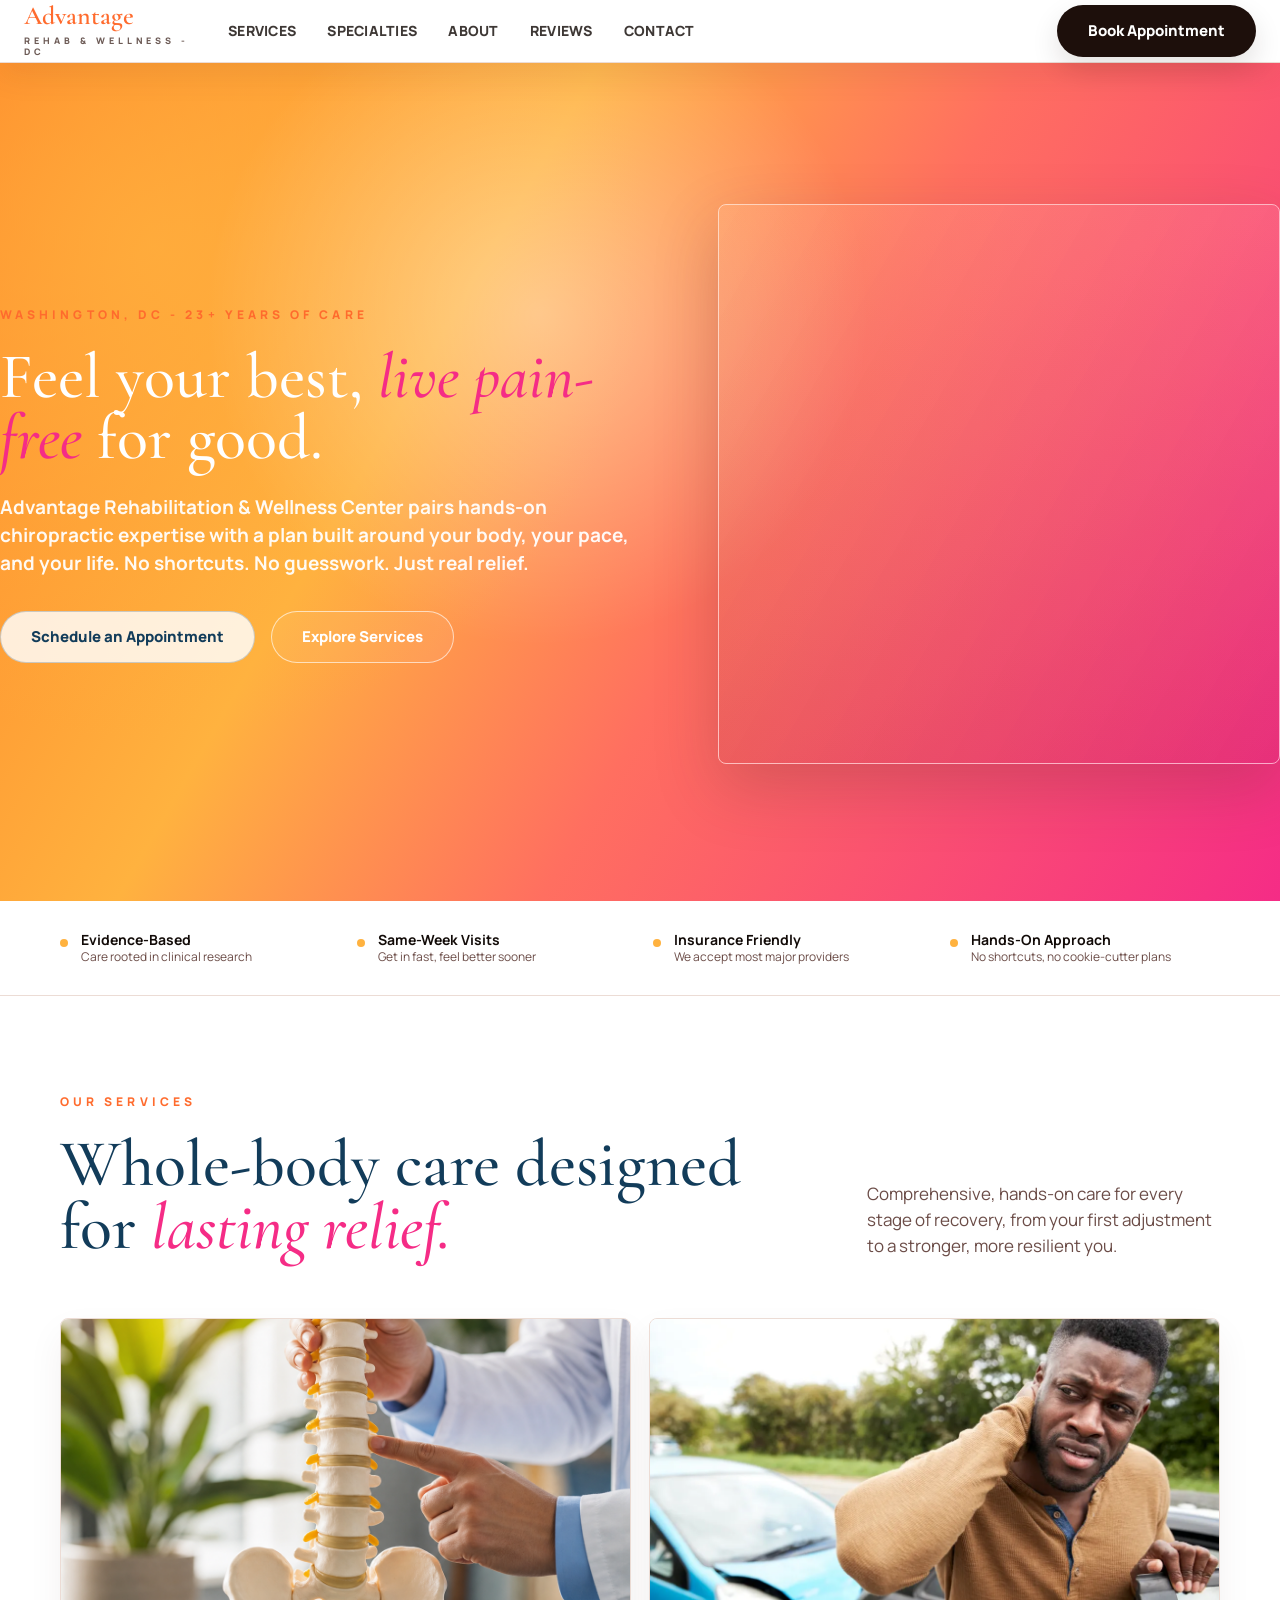
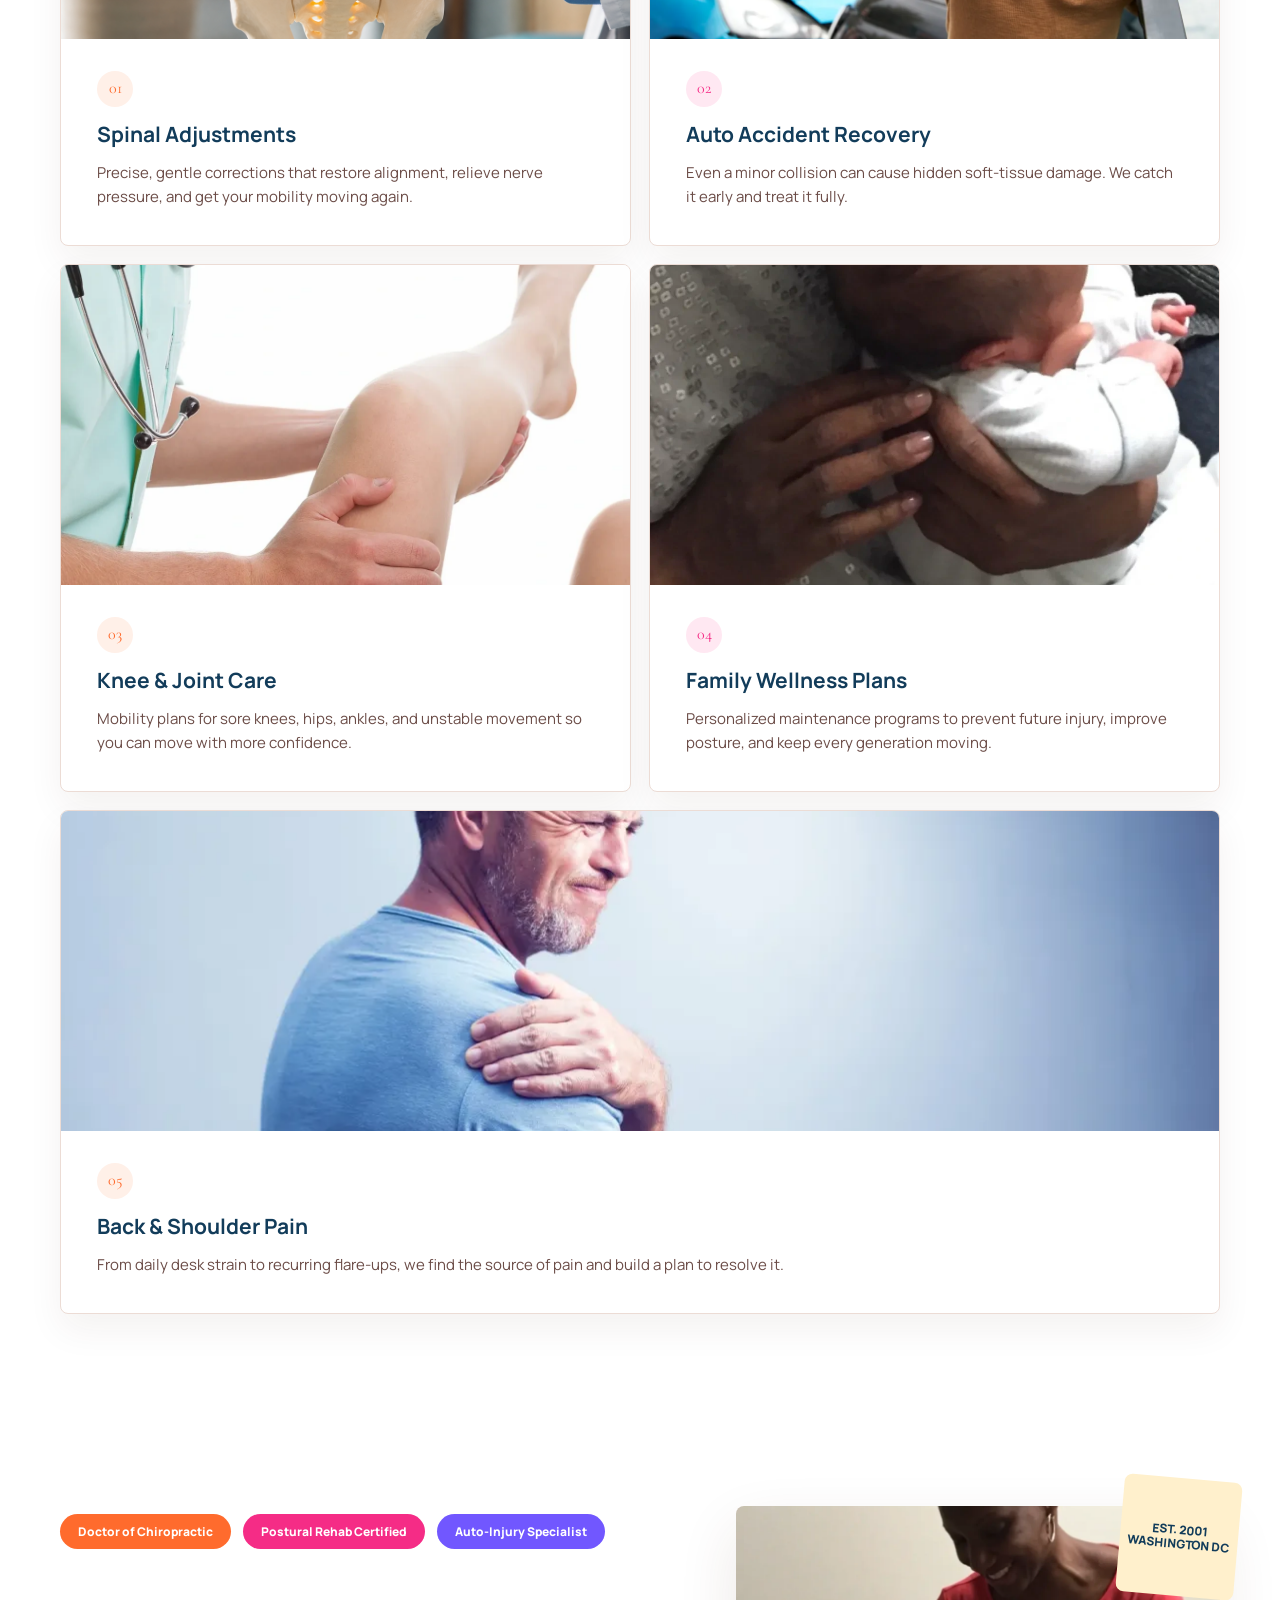
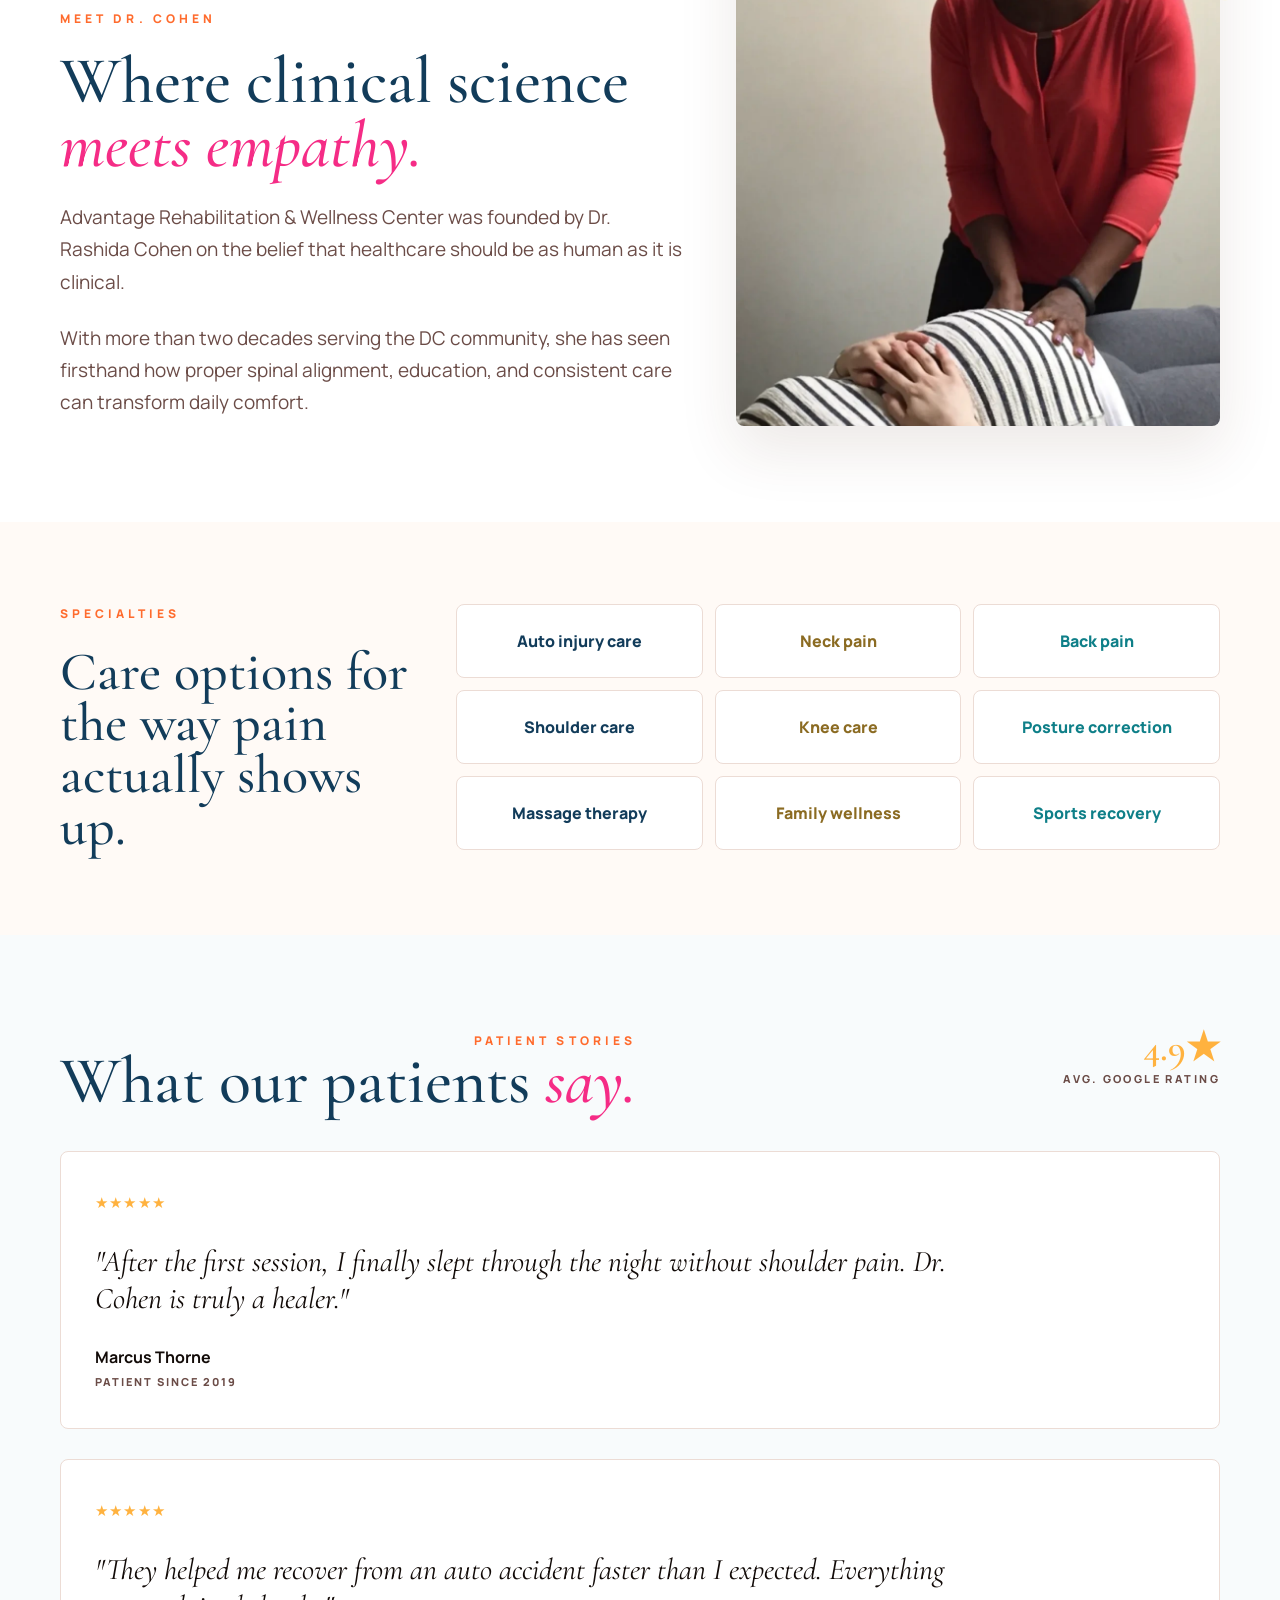
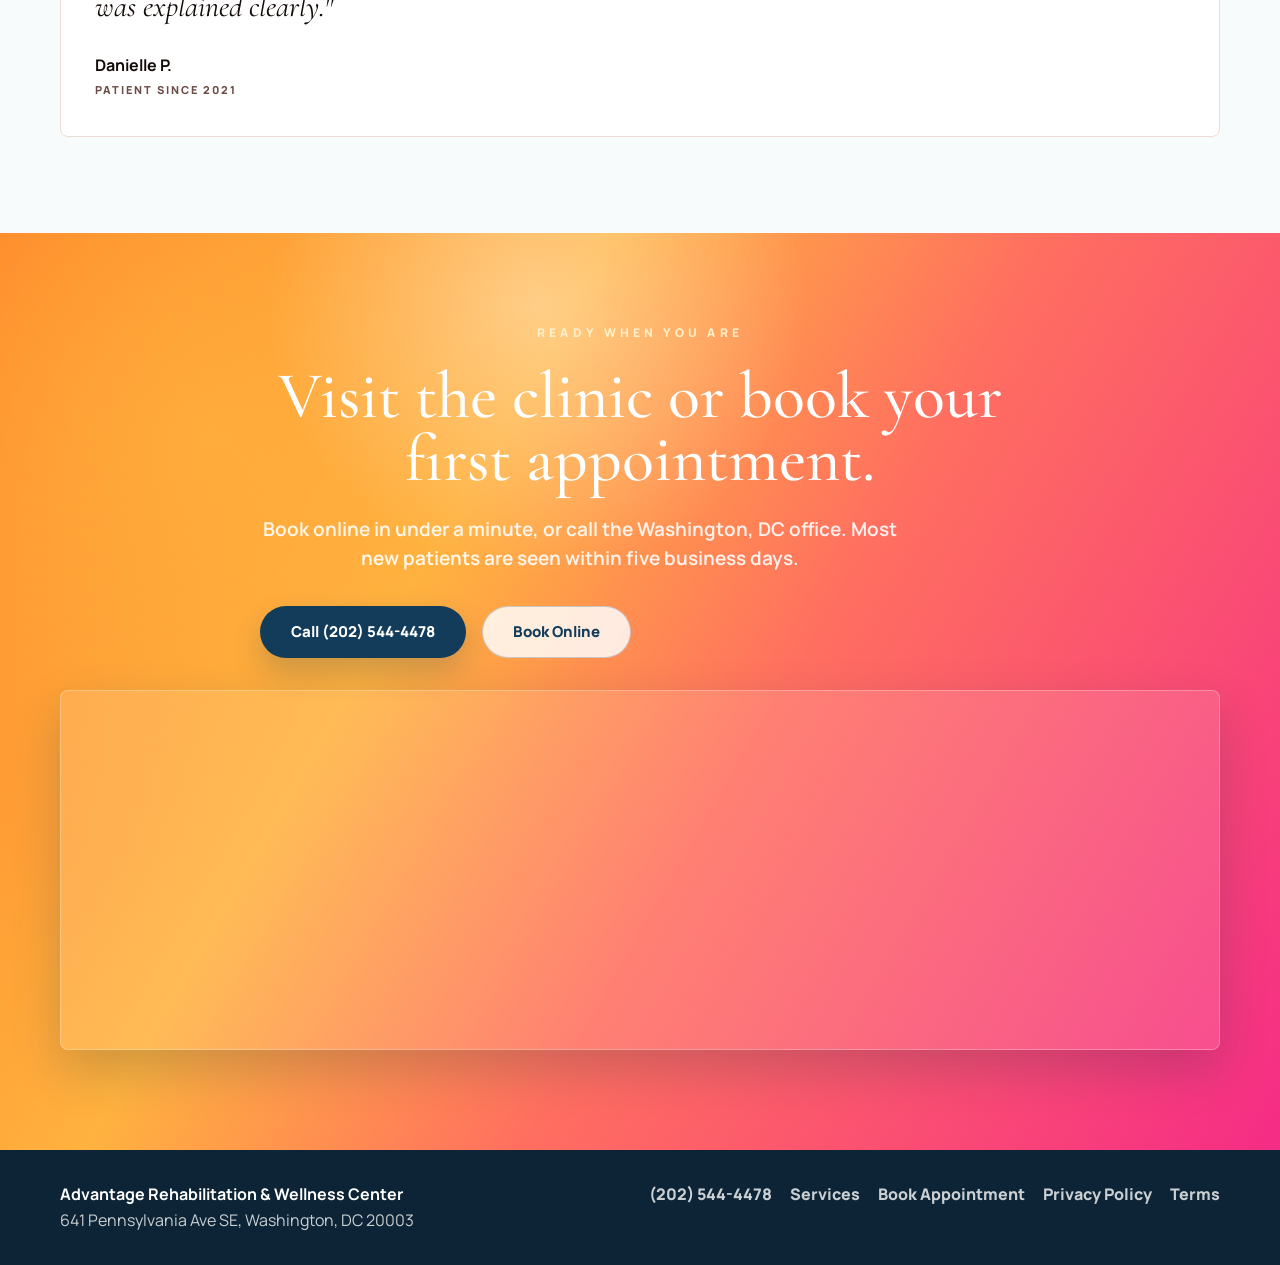
==== commit fd09593b: "Refine hero layout and service image cards" ====
--- a/index.html
+++ b/index.html
@@ -8,7 +8,7 @@
   <link rel="preconnect" href="https://fonts.googleapis.com">
   <link rel="preconnect" href="https://fonts.gstatic.com" crossorigin>
   <link href="https://fonts.googleapis.com/css2?family=Cormorant+Garamond:ital,wght@0,500;0,600;1,500;1,600&family=Manrope:wght@400;500;600;700;800&display=swap" rel="stylesheet">
-  <link rel="stylesheet" href="css/gradient-cta.css?v=20260702h">
+  <link rel="stylesheet" href="css/gradient-cta.css?v=20260702j">
 </head>
 <body>
   <header class="site-header">
@@ -40,12 +40,12 @@
     <section class="hero">
       <div class="wrap hero-layout">
         <div class="hero-copy">
-          <p class="eyebrow">Ready when you are</p>
-          <h1>Start your recovery <em>this week.</em></h1>
-          <p>Book online in under a minute, or call the Washington, DC office. Most new patients are seen within five business days.</p>
+          <p class="eyebrow">Washington, DC - 23+ Years of Care</p>
+          <h1>Feel your best, <em>live pain-free</em> for good.</h1>
+          <p>Advantage Rehabilitation & Wellness Center pairs hands-on chiropractic expertise with a plan built around your body, your pace, and your life. No shortcuts. No guesswork. Just real relief.</p>
           <div class="hero-actions">
-            <a href="tel:2025444478" class="btn btn-primary">Call (202) 544-4478</a>
-            <a href="#contact" class="btn btn-secondary">Book Online</a>
+            <a href="#contact" class="btn btn-secondary">Schedule an Appointment</a>
+            <a href="#services" class="btn btn-outline">Explore Services</a>
           </div>
         </div>
         <div class="hero-media" aria-label="Chiropractic care photo slideshow">
@@ -58,11 +58,6 @@
             <strong>Rehab & Wellness</strong>
             <small>DC</small>
           </div>
-        </div>
-        <div class="hero-anatomy-video" aria-hidden="true">
-          <i></i>
-          <span></span><span></span><span></span><span></span><span></span>
-          <span></span><span></span><span></span><span></span>
         </div>
       </div>
     </section>
--- a/css/gradient-cta.css
+++ b/css/gradient-cta.css
@@ -70,60 +70,49 @@
 
 .nav-shell {
   position: relative;
-  min-height: 76px;
+  min-height: 62px;
   display: flex;
   align-items: center;
   gap: 30px;
-  padding: 0 24px 0 174px;
+  padding: 0 24px;
 }
 
 .brand {
-  position: absolute;
-  left: 24px;
-  top: 10px;
+  position: relative;
+  left: auto;
+  top: auto;
   z-index: 2;
-  width: 122px;
-  height: 122px;
-  display: grid;
-  place-items: center;
-  border: 3px solid rgba(255, 255, 255, 0.9);
-  border-radius: 50%;
-  color: var(--paper);
-  background: linear-gradient(135deg, var(--orange), var(--pink));
-  box-shadow: 0 16px 34px rgba(245, 44, 134, 0.18);
+  width: 174px;
+  height: auto;
+  display: grid;
+  place-items: start;
+  border: 0;
+  border-radius: 0;
+  color: var(--orange);
+  background: transparent;
+  box-shadow: none;
   font-family: "Cormorant Garamond", Georgia, serif;
   font-size: 26px;
-  font-style: italic;
+  font-style: normal;
   font-weight: 600;
-  line-height: 0.86;
-  text-align: center;
+  line-height: 0.82;
+  text-align: left;
 }
 
 .brand::before,
 .brand::after {
-  content: "";
-  position: absolute;
-  inset: 7px;
-  border: 2px solid rgba(255, 255, 255, 0.8);
-  border-left-color: transparent;
-  border-radius: 50%;
-}
-
-.brand::after {
-  inset: 13px;
-  border-right-color: transparent;
-  transform: rotate(18deg);
+  display: none;
 }
 
 .brand small {
   display: block;
-  margin-top: 7px;
-  color: var(--paper);
+  margin-top: 10px;
+  color: #6c5a55;
   font-family: "Manrope", Arial, sans-serif;
-  font-size: 7px;
+  font-size: 9px;
   font-style: normal;
   font-weight: 800;
-  letter-spacing: 0.16em;
+  letter-spacing: 0.44em;
   line-height: 1.15;
   text-transform: uppercase;
 }
@@ -201,7 +190,7 @@
 .hero {
   position: relative;
   overflow: hidden;
-  min-height: calc(100vh - 76px);
+  min-height: calc(100vh - 62px);
   display: grid;
   align-items: center;
   color: var(--paper);
@@ -215,32 +204,40 @@
   position: relative;
   z-index: 2;
   width: 100%;
-  min-height: calc(100vh - 76px);
-  display: grid;
-  place-items: center;
-  padding: 96px 0 86px;
+  min-height: calc(100vh - 62px);
+  display: grid;
+  grid-template-columns: minmax(0, 0.86fr) minmax(360px, 0.74fr);
+  gap: clamp(28px, 5vw, 68px);
+  align-items: center;
+  justify-items: start;
+  padding: 76px 0 72px;
 }
 
 .hero-copy {
   position: relative;
   z-index: 4;
-  max-width: 840px;
-  padding: 56px clamp(28px, 6vw, 92px);
-  border: 1px solid rgba(255, 255, 255, 0.72);
-  border-radius: 999px;
-  background:
-    radial-gradient(circle at 32% 44%, rgba(255, 255, 255, 0.32), transparent 42%),
-    linear-gradient(118deg, rgba(255, 255, 255, 0.22), rgba(245, 44, 134, 0.16));
-  box-shadow: 0 28px 70px rgba(83, 44, 31, 0.16);
-  text-align: center;
-  backdrop-filter: blur(5px);
+  width: 100%;
+  max-width: 720px;
+  padding: 0;
+  border: 0;
+  border-radius: 0;
+  background: transparent;
+  box-shadow: none;
+  text-align: left;
+  backdrop-filter: none;
 }
 
 .hero-media {
-  position: absolute;
-  inset: 0;
+  position: relative;
+  inset: auto;
   z-index: 1;
+  width: 100%;
+  height: min(560px, 64vh);
+  min-height: 420px;
   overflow: hidden;
+  border: 1px solid rgba(255, 255, 255, 0.58);
+  border-radius: 8px;
+  box-shadow: 0 24px 64px rgba(83, 44, 31, 0.22);
 }
 
 .hero-media::after {
@@ -248,8 +245,8 @@
   position: absolute;
   inset: 0;
   background:
-    linear-gradient(120deg, rgba(255, 131, 39, 0.82), rgba(255, 178, 63, 0.58) 35%, rgba(255, 111, 96, 0.62) 58%, rgba(245, 44, 134, 0.82)),
-    linear-gradient(180deg, rgba(255, 255, 255, 0.16), rgba(18, 11, 8, 0.08));
+    linear-gradient(120deg, rgba(255, 131, 39, 0.1), rgba(245, 44, 134, 0.18)),
+    linear-gradient(180deg, rgba(255, 255, 255, 0.12), rgba(18, 11, 8, 0.08));
 }
 
 .hero-media img {
@@ -277,19 +274,7 @@
 }
 
 .hero-logo-card {
-  position: absolute;
-  right: 28px;
-  bottom: 26px;
-  z-index: 3;
-  display: grid;
-  gap: 2px;
-  padding: 12px 16px;
-  border: 1px solid rgba(255, 255, 255, 0.74);
-  border-radius: 8px;
-  color: var(--paper);
-  background: rgba(29, 15, 11, 0.62);
-  box-shadow: 0 18px 42px rgba(83, 44, 31, 0.2);
-  text-align: center;
+  display: none;
 }
 
 .hero-logo-card span {
@@ -305,102 +290,6 @@
   font-weight: 900;
   letter-spacing: 0.22em;
   text-transform: uppercase;
-}
-
-.hero-anatomy-video {
-  position: absolute;
-  right: min(8vw, 96px);
-  top: 50%;
-  z-index: 2;
-  width: 150px;
-  height: 460px;
-  opacity: 0.26;
-  pointer-events: none;
-  transform: translateY(-50%) rotate(9deg);
-  filter: drop-shadow(0 26px 52px rgba(255, 255, 255, 0.2));
-}
-
-.hero-anatomy-video::before {
-  content: "";
-  position: absolute;
-  left: 50%;
-  top: 16px;
-  width: 12px;
-  height: calc(100% - 32px);
-  border-radius: 999px;
-  background: linear-gradient(180deg, rgba(255, 255, 255, 0.92), rgba(255, 255, 255, 0.18));
-  transform: translateX(-50%);
-  animation: spineBreath 4s ease-in-out infinite;
-}
-
-.hero-anatomy-video i {
-  position: absolute;
-  inset: 0;
-  border-radius: 999px;
-  background: linear-gradient(180deg, transparent, rgba(255, 255, 255, 0.24), transparent);
-  animation: anatomyScan 4.6s linear infinite;
-}
-
-.hero-anatomy-video span {
-  position: absolute;
-  left: 50%;
-  width: 72px;
-  height: 31px;
-  border: 3px solid rgba(255, 255, 255, 0.82);
-  border-left-width: 13px;
-  border-right-width: 13px;
-  border-radius: 50%;
-  transform: translateX(-50%) rotate(var(--turn));
-  animation: vertebraePulse 3.4s ease-in-out infinite;
-  animation-delay: calc(var(--i) * -0.16s);
-}
-
-.hero-anatomy-video span:nth-child(2) { top: 34px; --i: 1; --turn: -5deg; }
-.hero-anatomy-video span:nth-child(3) { top: 76px; --i: 2; --turn: 4deg; }
-.hero-anatomy-video span:nth-child(4) { top: 118px; --i: 3; --turn: -3deg; }
-.hero-anatomy-video span:nth-child(5) { top: 160px; --i: 4; --turn: 5deg; }
-.hero-anatomy-video span:nth-child(6) { top: 202px; --i: 5; --turn: -4deg; }
-.hero-anatomy-video span:nth-child(7) { top: 244px; --i: 6; --turn: 3deg; }
-.hero-anatomy-video span:nth-child(8) { top: 286px; --i: 7; --turn: -5deg; }
-.hero-anatomy-video span:nth-child(9) { top: 328px; --i: 8; --turn: 4deg; }
-.hero-anatomy-video span:nth-child(10) { top: 370px; --i: 9; --turn: -3deg; }
-
-@keyframes vertebraePulse {
-  0%, 100% {
-    opacity: 0.58;
-    transform: translateX(-50%) rotate(var(--turn)) scale(0.94);
-  }
-
-  50% {
-    opacity: 1;
-    transform: translateX(-50%) rotate(calc(var(--turn) * -1)) scale(1.05);
-  }
-}
-
-@keyframes spineBreath {
-  0%, 100% {
-    opacity: 0.62;
-  }
-
-  50% {
-    opacity: 1;
-  }
-}
-
-@keyframes anatomyScan {
-  0% {
-    opacity: 0;
-    transform: translateY(-90px);
-  }
-
-  28%, 70% {
-    opacity: 1;
-  }
-
-  100% {
-    opacity: 0;
-    transform: translateY(90px);
-  }
 }
 
 @keyframes heroFade {
@@ -446,7 +335,7 @@
 
 h1 {
   color: var(--paper);
-  font-size: clamp(52px, 6.6vw, 88px);
+  font-size: clamp(46px, 5vw, 66px);
 }
 
 h2 {
@@ -468,8 +357,8 @@
 }
 
 .hero-copy p:not(.eyebrow) {
-  max-width: 700px;
-  margin: 24px auto 0;
+  max-width: 650px;
+  margin: 24px 0 0;
   color: rgba(255, 255, 255, 0.94);
   font-size: 19px;
   font-weight: 700;
@@ -480,9 +369,15 @@
 .contact-actions {
   display: flex;
   flex-wrap: wrap;
-  justify-content: center;
+  justify-content: flex-start;
   gap: 16px;
   margin-top: 34px;
+}
+
+.btn-outline {
+  color: var(--paper);
+  border-color: rgba(255, 255, 255, 0.62);
+  background: rgba(255, 255, 255, 0.06);
 }
 
 .proof {
@@ -553,12 +448,9 @@
 
 .service-card {
   overflow: hidden;
-  display: grid;
-  grid-template-columns: 116px minmax(0, 1fr);
-  gap: 20px;
-  align-items: center;
-  min-height: 166px;
-  padding: 20px;
+  display: block;
+  min-height: 0;
+  padding: 0;
   border: 1px solid var(--line);
   border-radius: 8px;
   background: var(--paper);
@@ -566,15 +458,15 @@
 }
 
 .service-card img {
-  width: 116px;
-  height: 116px;
-  border-radius: 8px;
+  width: 100%;
+  height: 320px;
+  border-radius: 0;
   object-fit: cover;
 }
 
 .service-card div {
   min-width: 0;
-  padding: 0;
+  padding: 32px 36px 36px;
 }
 
 .service-card span {
@@ -983,14 +875,13 @@
 @media (max-width: 1040px) {
   .nav-shell {
     min-height: 74px;
-    padding-left: 150px;
+    padding-left: 18px;
   }
 
   .brand {
-    top: 10px;
-    width: 108px;
-    height: 108px;
-    font-size: 23px;
+    width: 158px;
+    height: auto;
+    font-size: 24px;
   }
 
   .brand small {
@@ -1049,6 +940,7 @@
   .proof-grid,
   .split,
   .service-grid,
+  .hero-layout,
   .about-layout,
   .specialty-layout,
   .contact-card {
@@ -1063,6 +955,11 @@
   .service-card:nth-child(5) {
     grid-column: auto;
   }
+
+  .hero-media {
+    height: 430px;
+    min-height: 360px;
+  }
 }
 
 @media (max-width: 640px) {
@@ -1072,21 +969,12 @@
 
   .nav-shell {
     min-height: 72px;
-    padding: 0 12px 0 100px;
+    padding: 0 12px;
   }
 
   .brand {
-    left: 12px;
-    top: 8px;
-    width: 82px;
-    height: 82px;
-    border-width: 2px;
-    font-size: 20px;
-  }
-
-  .brand::before,
-  .brand::after {
-    display: none;
+    width: 132px;
+    font-size: 22px;
   }
 
   .brand small {
@@ -1110,26 +998,11 @@
 
   .hero-copy {
     border-radius: 8px;
-    padding: 34px 22px;
+    padding: 0;
   }
 
   .hero-logo-card {
     display: none;
-  }
-
-  .hero-anatomy-video {
-    right: -34px;
-    width: 96px;
-    height: 300px;
-    opacity: 0.18;
-  }
-
-  .hero-anatomy-video span {
-    width: 46px;
-    height: 21px;
-    border-width: 2px;
-    border-left-width: 8px;
-    border-right-width: 8px;
   }
 
   .eyebrow {
@@ -1160,15 +1033,11 @@
   }
 
   .service-card {
-    grid-template-columns: 92px minmax(0, 1fr);
     min-height: 0;
-    gap: 14px;
-    padding: 14px;
   }
 
   .service-card img {
-    width: 92px;
-    height: 92px;
+    height: 240px;
   }
 
   .service-card span {
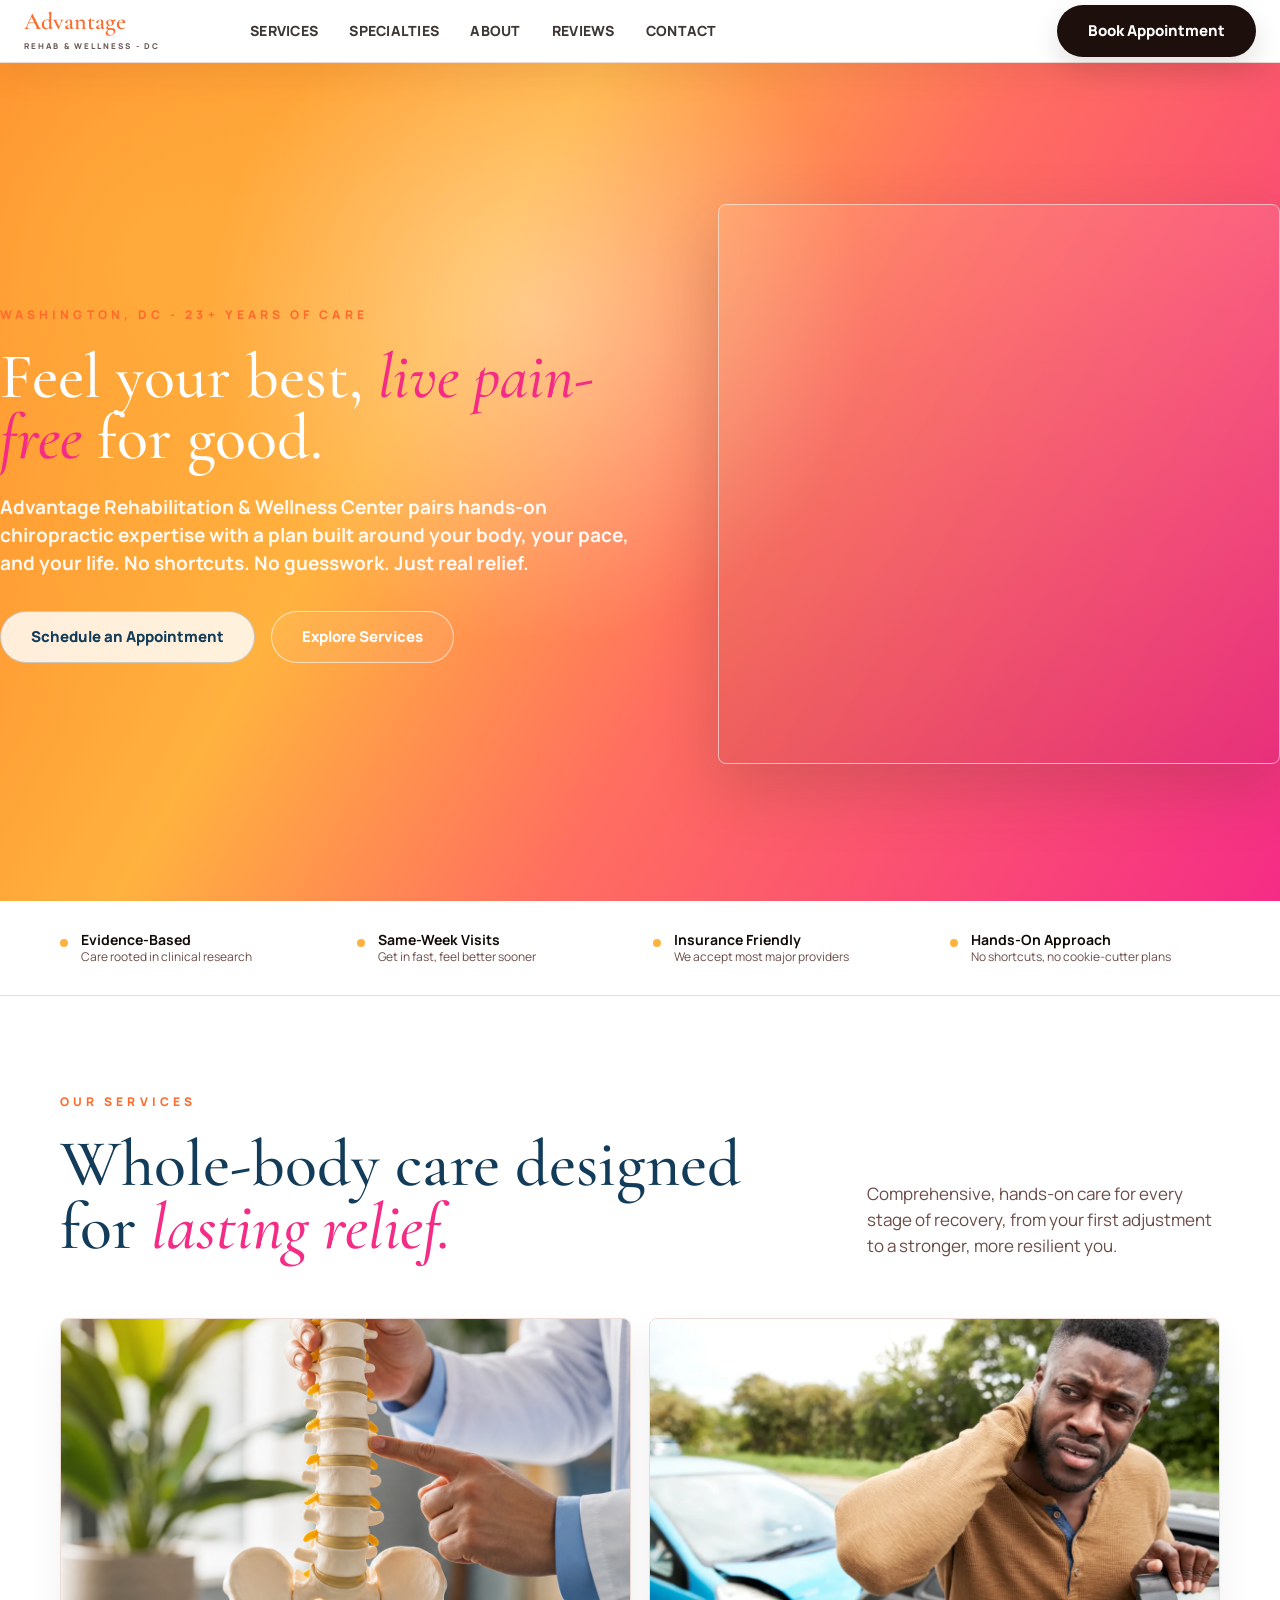
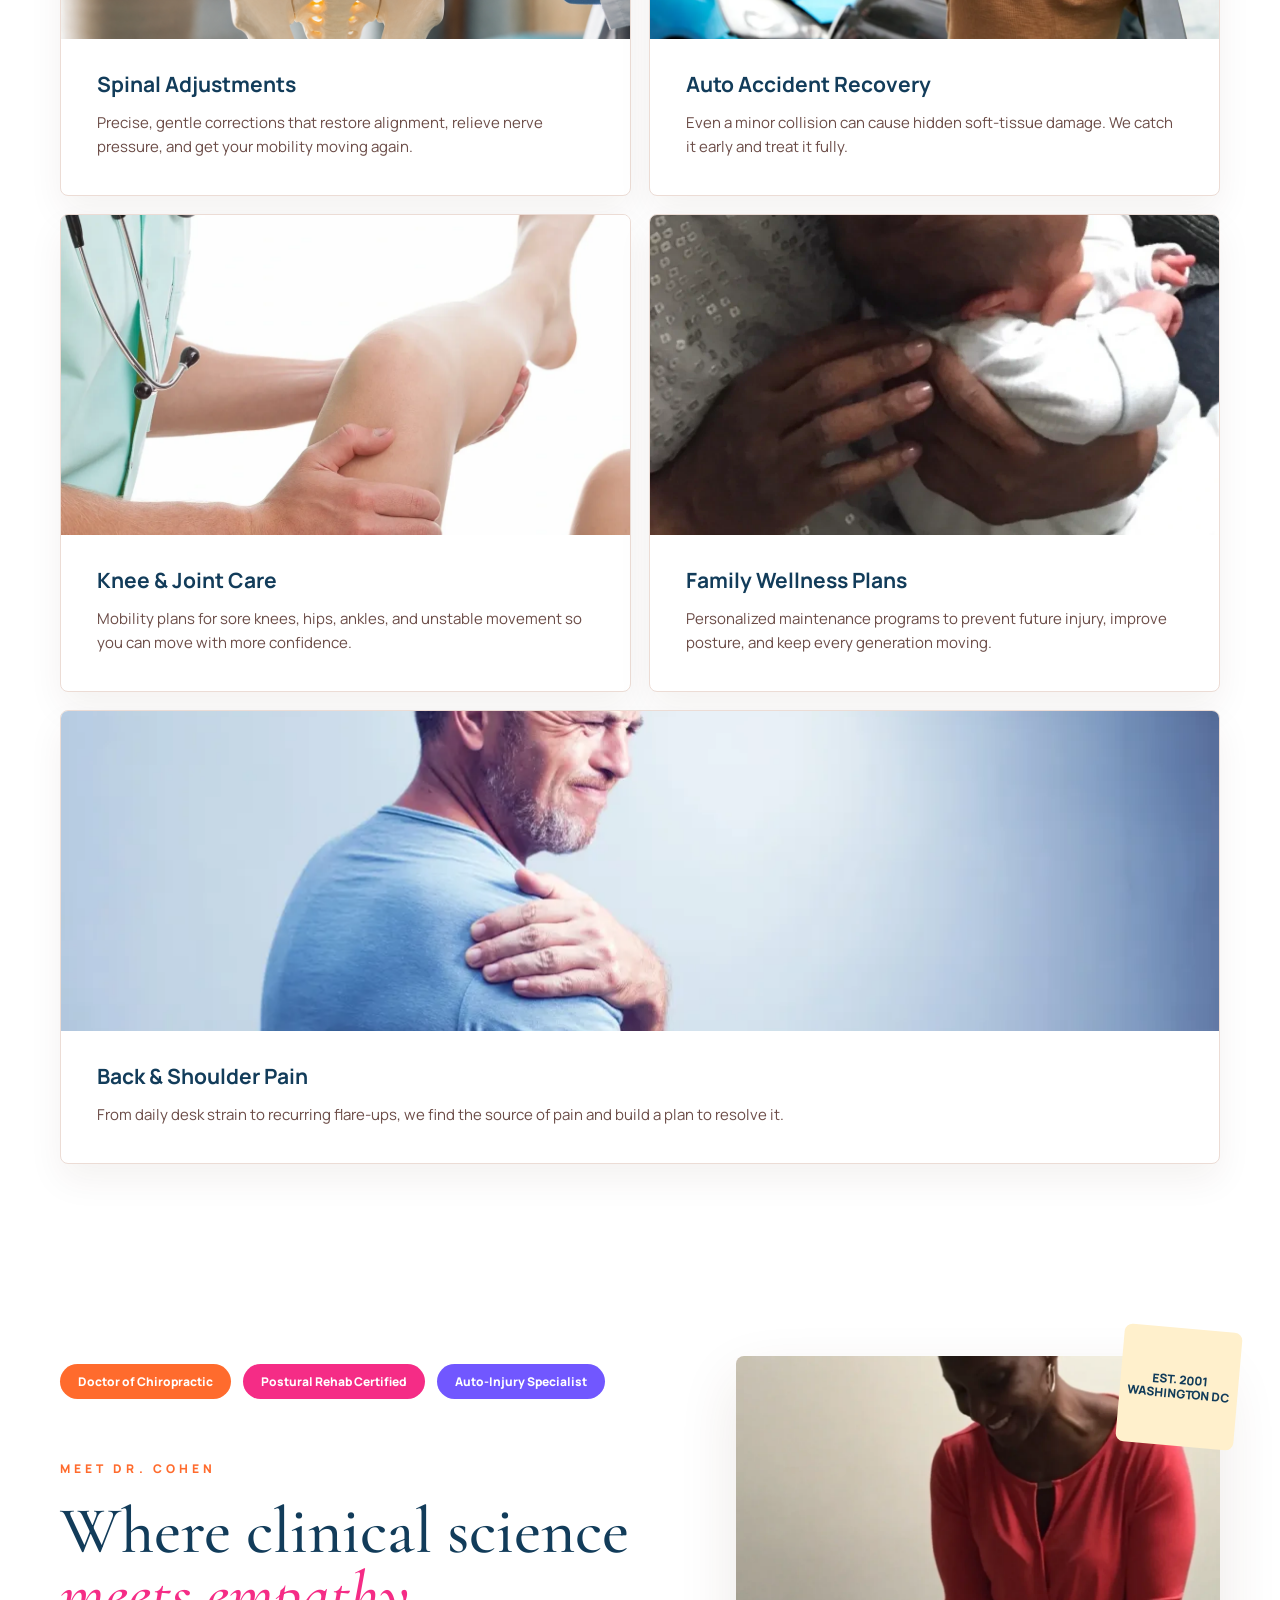
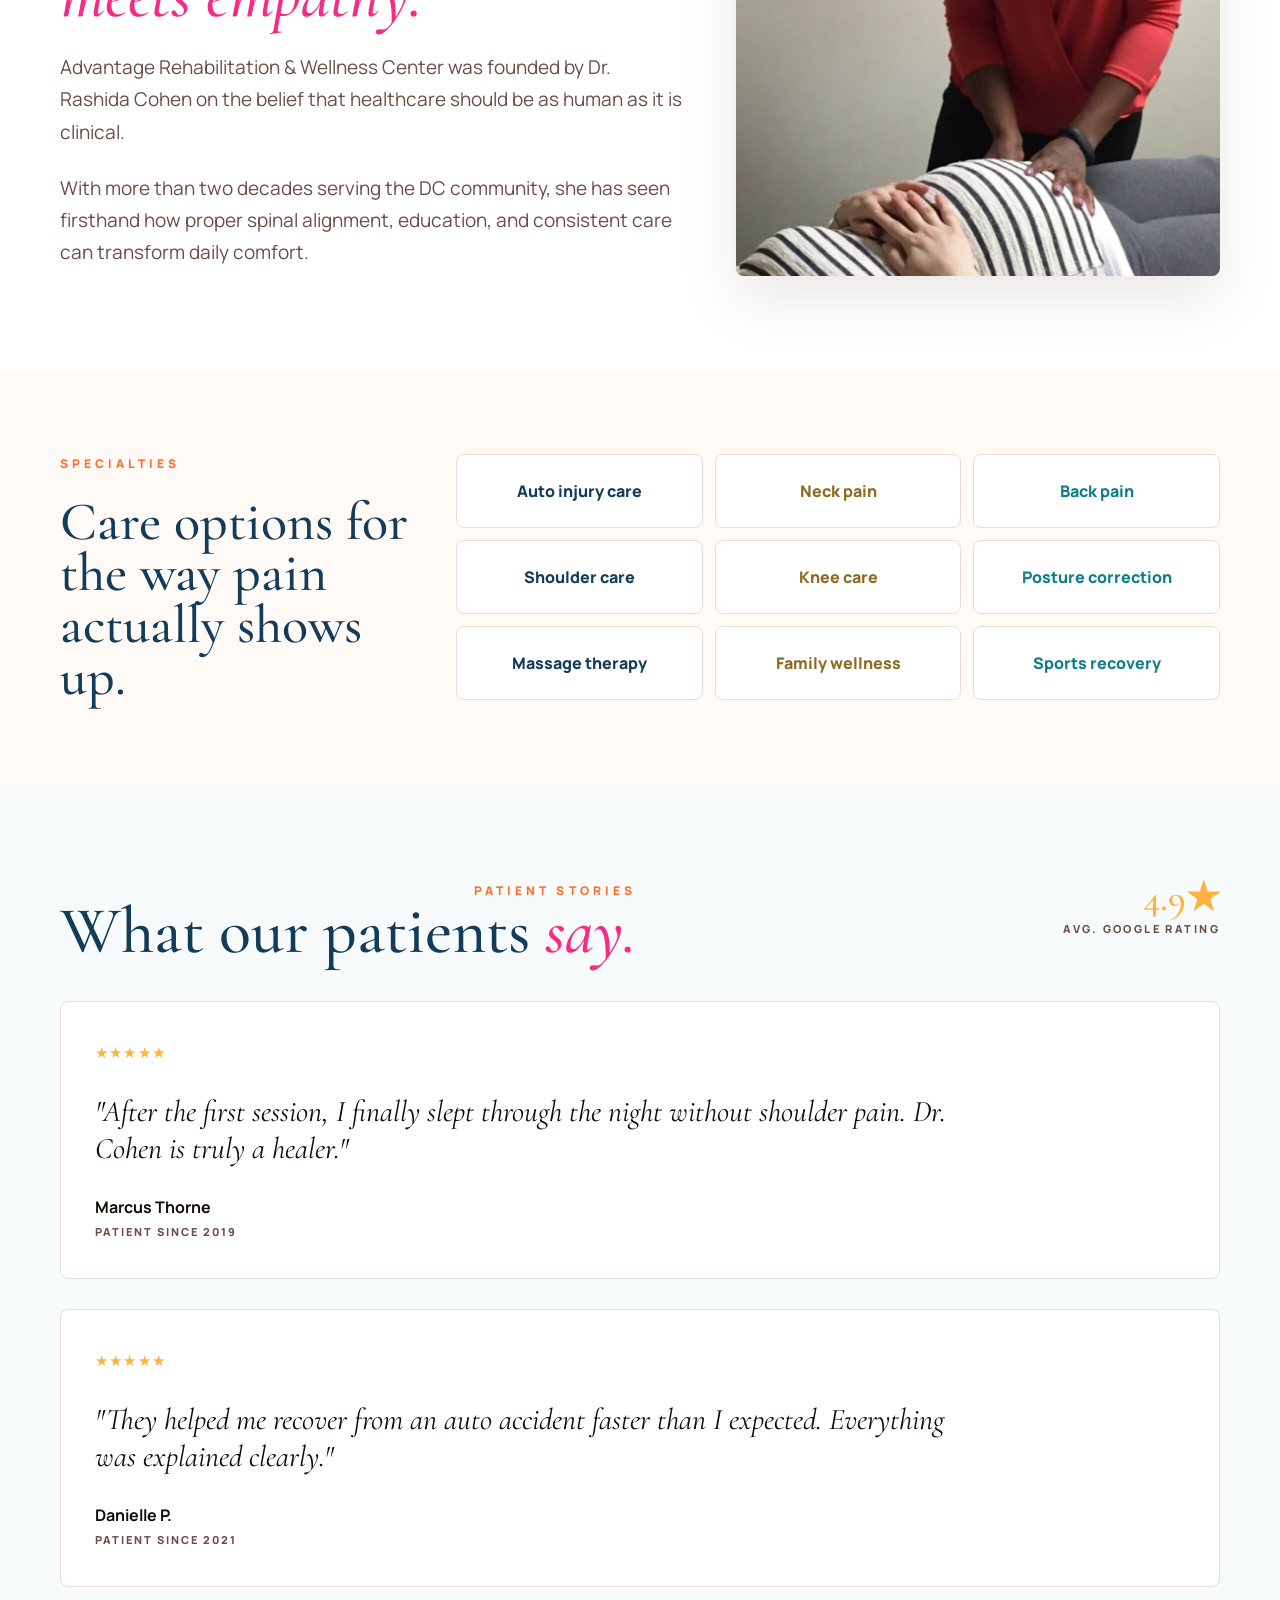
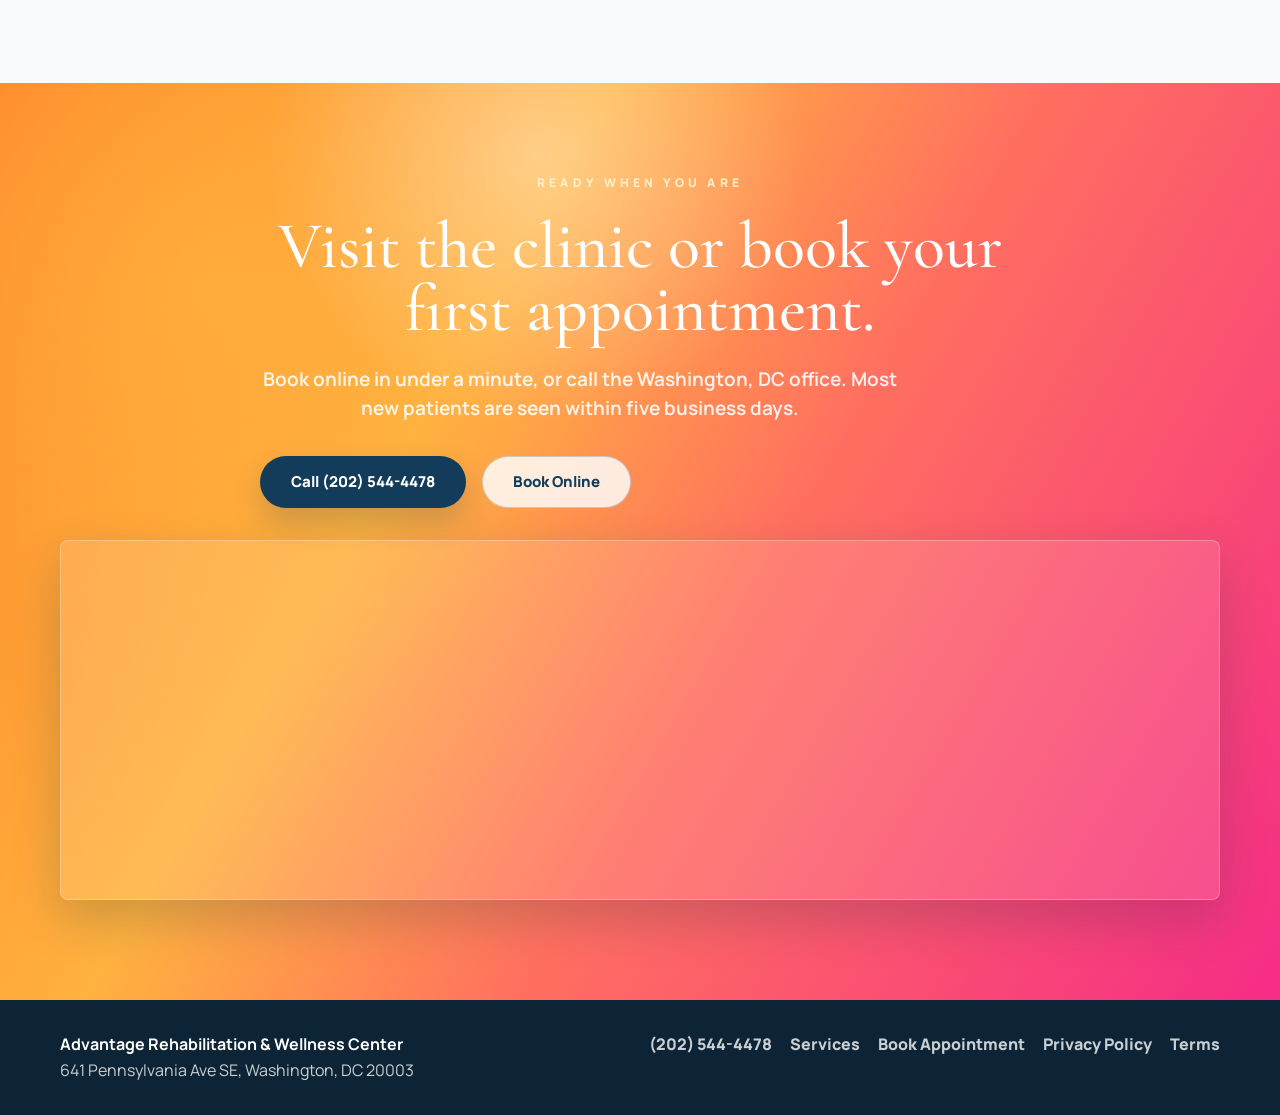
==== commit 5a37e26a: "Tighten logo and remove service numbers" ====
--- a/index.html
+++ b/index.html
@@ -8,7 +8,7 @@
   <link rel="preconnect" href="https://fonts.googleapis.com">
   <link rel="preconnect" href="https://fonts.gstatic.com" crossorigin>
   <link href="https://fonts.googleapis.com/css2?family=Cormorant+Garamond:ital,wght@0,500;0,600;1,500;1,600&family=Manrope:wght@400;500;600;700;800&display=swap" rel="stylesheet">
-  <link rel="stylesheet" href="css/gradient-cta.css?v=20260702j">
+  <link rel="stylesheet" href="css/gradient-cta.css?v=20260702k">
 </head>
 <body>
   <header class="site-header">
@@ -85,7 +85,6 @@
           <article class="service-card">
             <img src="images/ai-spine-thumbnail.png" alt="Spinal alignment care in a modern clinic">
             <div>
-              <span>01</span>
               <h3>Spinal Adjustments</h3>
               <p>Precise, gentle corrections that restore alignment, relieve nerve pressure, and get your mobility moving again.</p>
             </div>
@@ -93,7 +92,6 @@
           <article class="service-card">
             <img src="images/auto-accident-neck-pain.webp" alt="Auto accident neck pain">
             <div>
-              <span>02</span>
               <h3>Auto Accident Recovery</h3>
               <p>Even a minor collision can cause hidden soft-tissue damage. We catch it early and treat it fully.</p>
             </div>
@@ -101,7 +99,6 @@
           <article class="service-card">
             <img src="images/knee-exam.webp" alt="Knee and joint examination">
             <div>
-              <span>03</span>
               <h3>Knee & Joint Care</h3>
               <p>Mobility plans for sore knees, hips, ankles, and unstable movement so you can move with more confidence.</p>
             </div>
@@ -109,7 +106,6 @@
           <article class="service-card">
             <img src="images/newborn-held.webp" alt="Newborn held gently">
             <div>
-              <span>04</span>
               <h3>Family Wellness Plans</h3>
               <p>Personalized maintenance programs to prevent future injury, improve posture, and keep every generation moving.</p>
             </div>
@@ -117,7 +113,6 @@
           <article class="service-card">
             <img src="images/shoulder-pain-color.webp" alt="Person experiencing shoulder pain">
             <div>
-              <span>05</span>
               <h3>Back & Shoulder Pain</h3>
               <p>From daily desk strain to recurring flare-ups, we find the source of pain and build a plan to resolve it.</p>
             </div>
--- a/css/gradient-cta.css
+++ b/css/gradient-cta.css
@@ -82,7 +82,7 @@
   left: auto;
   top: auto;
   z-index: 2;
-  width: 174px;
+  width: 196px;
   height: auto;
   display: grid;
   place-items: start;
@@ -92,7 +92,7 @@
   background: transparent;
   box-shadow: none;
   font-family: "Cormorant Garamond", Georgia, serif;
-  font-size: 26px;
+  font-size: 24px;
   font-style: normal;
   font-weight: 600;
   line-height: 0.82;
@@ -106,15 +106,16 @@
 
 .brand small {
   display: block;
-  margin-top: 10px;
+  margin-top: 9px;
   color: #6c5a55;
   font-family: "Manrope", Arial, sans-serif;
-  font-size: 9px;
+  font-size: 8px;
   font-style: normal;
   font-weight: 800;
-  letter-spacing: 0.44em;
+  letter-spacing: 0.24em;
   line-height: 1.15;
   text-transform: uppercase;
+  white-space: nowrap;
 }
 
 .nav-links {
@@ -469,24 +470,6 @@
   padding: 32px 36px 36px;
 }
 
-.service-card span {
-  display: inline-grid;
-  place-items: center;
-  width: 36px;
-  height: 36px;
-  margin-bottom: 14px;
-  border-radius: 50%;
-  color: var(--orange);
-  background: #fff0e8;
-  font-family: "Cormorant Garamond", Georgia, serif;
-  font-size: 16px;
-}
-
-.service-card:nth-child(2n) span {
-  color: var(--pink);
-  background: #ffe8f2;
-}
-
 .service-card:nth-child(5) {
   grid-column: 1 / -1;
 }
@@ -879,13 +862,14 @@
   }
 
   .brand {
-    width: 158px;
+    width: 184px;
     height: auto;
-    font-size: 24px;
+    font-size: 23px;
   }
 
   .brand small {
-    font-size: 6px;
+    font-size: 7px;
+    letter-spacing: 0.2em;
   }
 
   .nav-links {
@@ -973,14 +957,14 @@
   }
 
   .brand {
-    width: 132px;
+    width: 168px;
     font-size: 22px;
   }
 
   .brand small {
     margin-top: 6px;
     font-size: 6px;
-    letter-spacing: 0.12em;
+    letter-spacing: 0.14em;
   }
 
   .legal-page {
@@ -1038,12 +1022,6 @@
 
   .service-card img {
     height: 240px;
-  }
-
-  .service-card span {
-    width: 30px;
-    height: 30px;
-    margin-bottom: 10px;
   }
 
   .about-image img {
